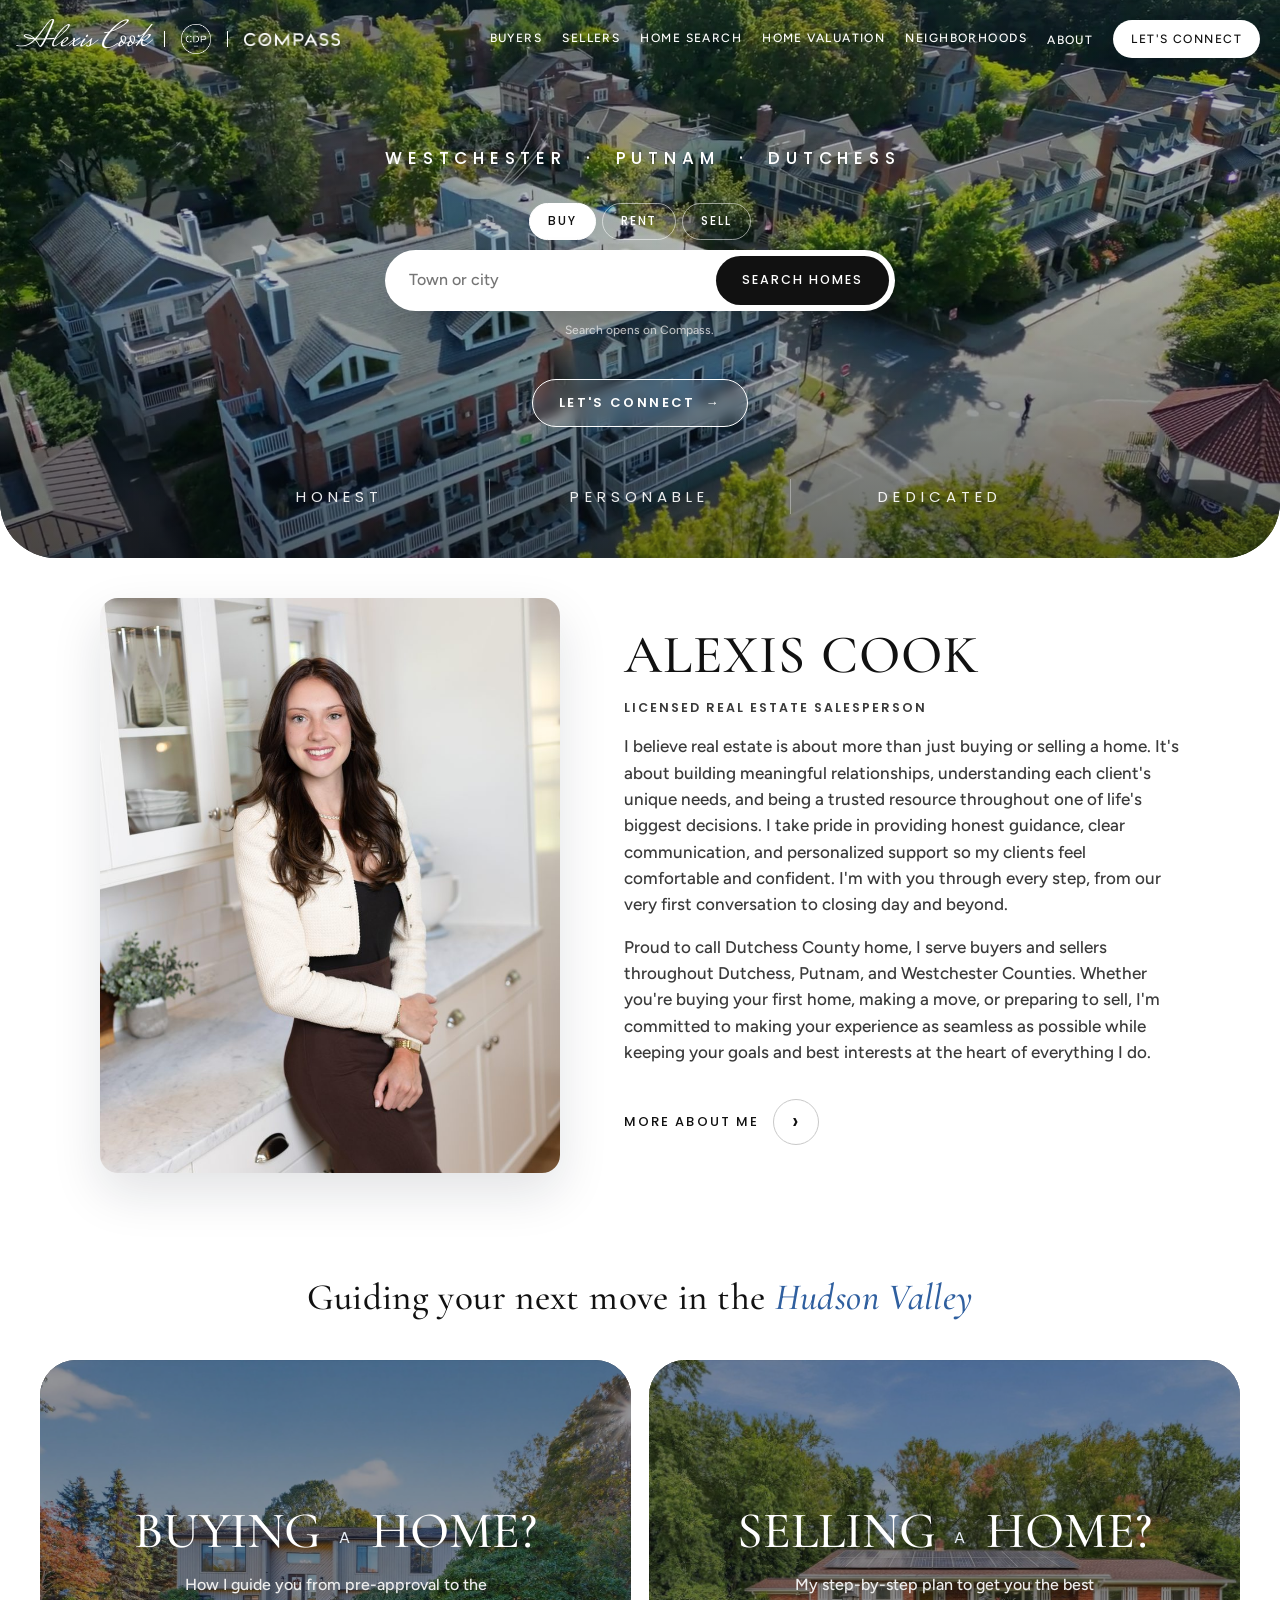
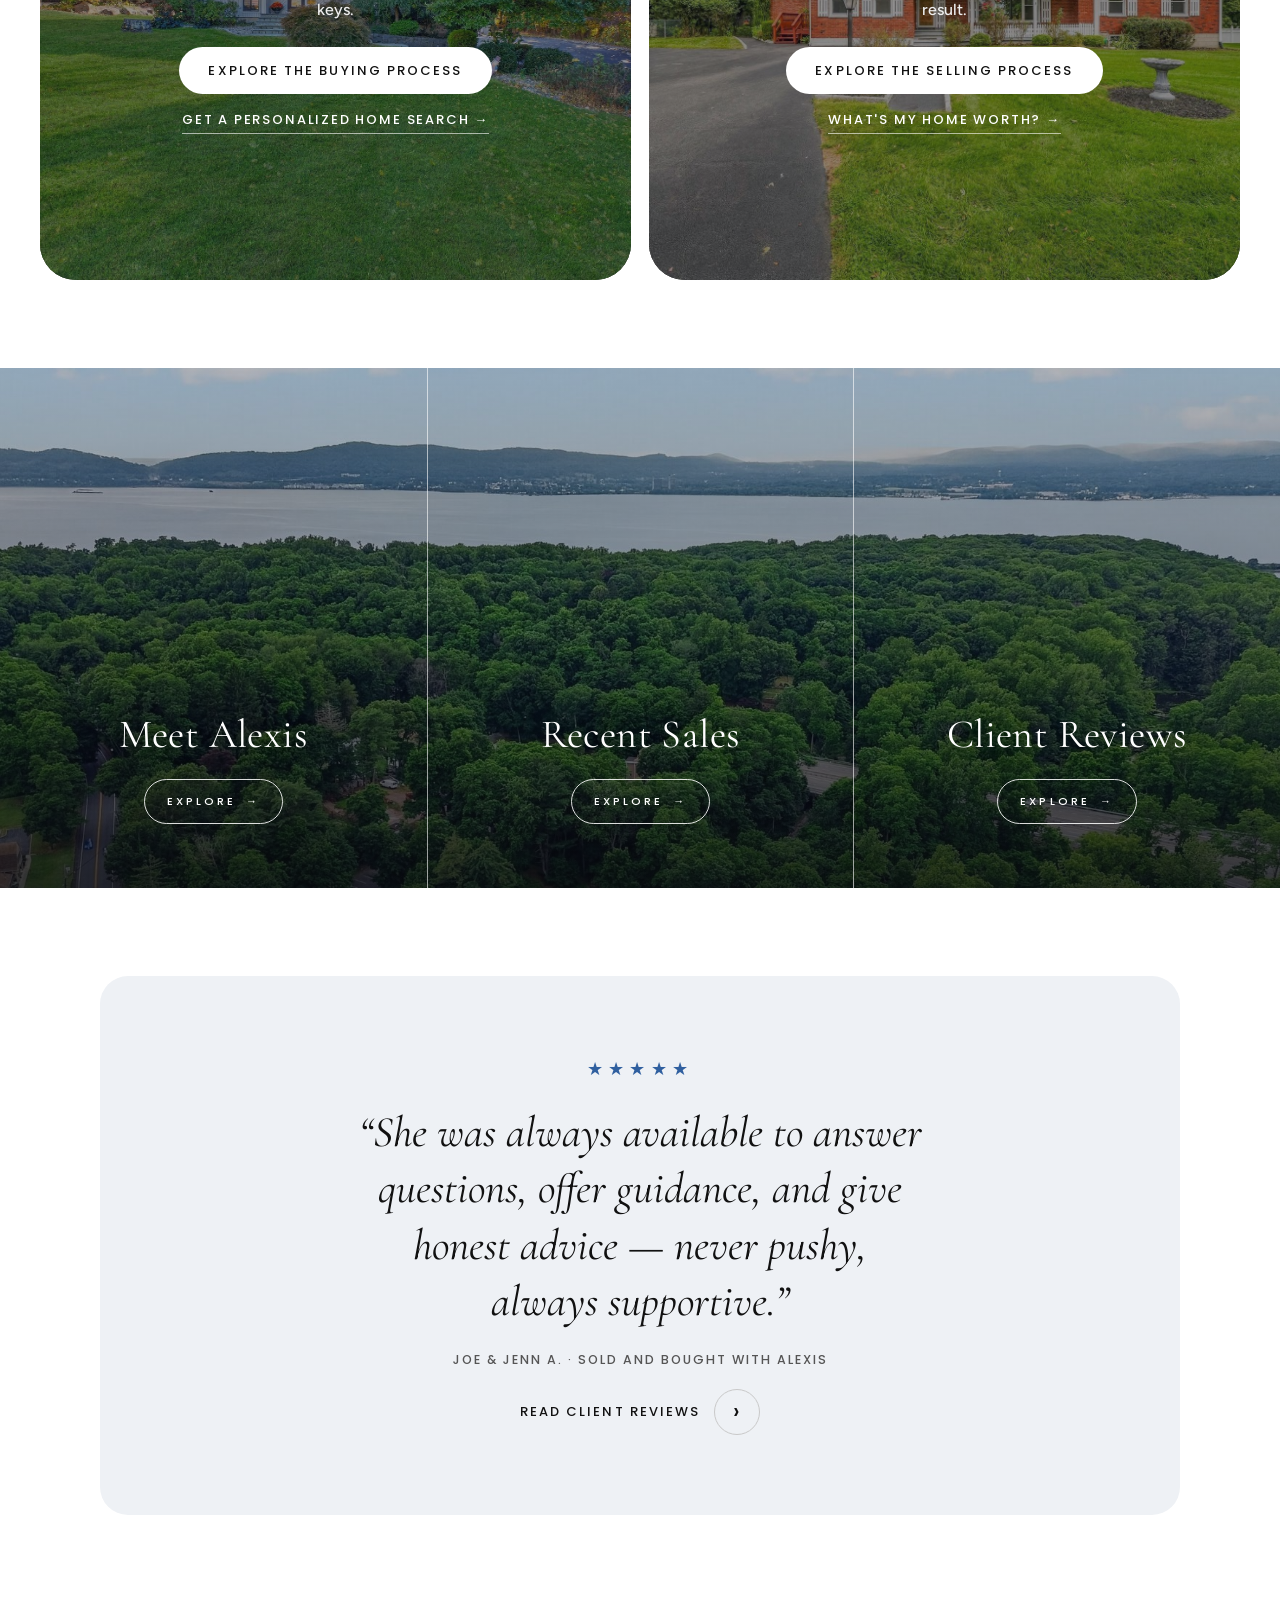
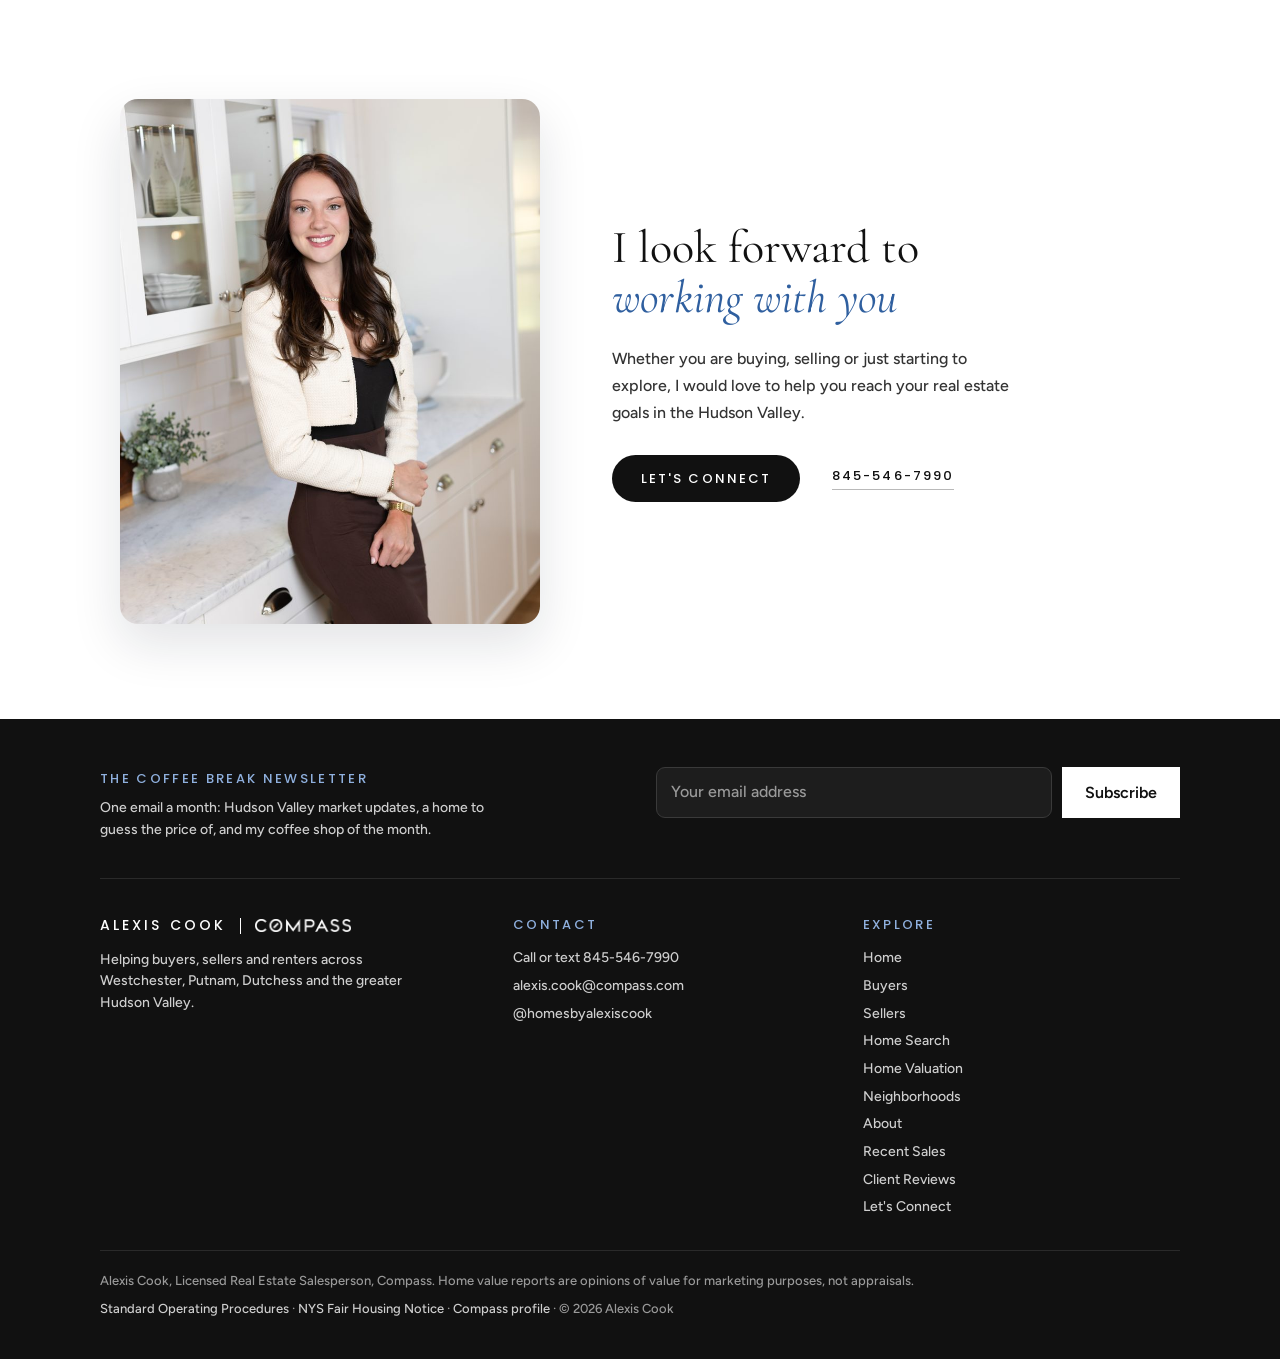
==== index.html @ 70a39787 "closing section changed" ====
<!doctype html>
<html lang="en">
<head>
<meta charset="utf-8">
<meta name="viewport" content="width=device-width, initial-scale=1">
<title>Alexis Cook Real Estate</title>
<meta name="description" content="Alexis Cook, licensed real estate salesperson at Compass, helping buyers and sellers in Westchester, Putnam and Dutchess counties.">
<meta property="og:type" content="website">
<meta property="og:site_name" content="Alexis Cook Real Estate | Compass">
<meta property="og:title" content="Alexis Cook Real Estate">
<meta property="og:description" content="Alexis Cook, licensed real estate salesperson at Compass, helping buyers and sellers in Westchester, Putnam and Dutchess counties.">
<meta property="og:image" content="https://alexis-cook.com/og-image.jpg">
<meta property="og:image:width" content="1200">
<meta property="og:image:height" content="630">
<meta name="twitter:card" content="summary_large_image">
<link rel="preconnect" href="https://fonts.googleapis.com">
<link rel="preconnect" href="https://fonts.gstatic.com" crossorigin>
<link href="https://fonts.googleapis.com/css2?family=Cormorant+Garamond:wght@500;600&family=Mrs+Saint+Delafield&family=Poppins:wght@300;400;500;600&family=Figtree:wght@400;500;600&display=swap" rel="stylesheet">
<link rel="icon" type="image/png" sizes="32x32" href="favicon-32.png">
<link rel="apple-touch-icon" href="apple-touch-icon.png">
<link rel="stylesheet" href="styles.css">
</head>
<body>
<header class="top over">
  <div class="wrap">
    <a class="brand sig-brand" href="index.html"><span class="sig">Alexis Cook</span><span class="div"></span><img class="cdp-logo dark" src="cdp-mark-black.png" alt="The Cathy Duff-Poritzky Team" width="428" height="428"><img class="cdp-logo light" src="cdp-mark-white.png" alt="" width="428" height="428"><span class="div cdp-div"></span><img class="co-logo dark" src="compass-logo.png" alt="Compass" width="791" height="108"><img class="co-logo light" src="compass-logo-white.png" alt="" width="791" height="108"></a>
    <button class="menu-toggle" type="button" aria-expanded="false" aria-controls="menu">Menu</button>
    <nav class="menu" id="menu" aria-label="Main"><a href="buyers.html">Buyers</a><a href="sellers.html">Sellers</a><a href="home-search.html">Home Search</a><a href="home-value.html">Home Valuation</a><a href="neighborhoods.html">Neighborhoods</a><div class="has-sub"><a href="about.html">About</a><div class="sub"><a href="about.html">Meet Alexis</a><a href="sales.html">Recent Sales</a><a href="reviews.html">Client Reviews</a></div></div><a href="contact.html" class="cta">Let's Connect</a></nav>
  </div>
</header>
<main>
<section class="hx hx-video">
  <video class="hx-img" autoplay muted loop playsinline preload="auto" poster="hero-poster.jpg" aria-hidden="true"><source src="hero-video-mobile.mp4" type="video/mp4" media="(max-width: 700px)"><source src="hero-video.mp4" type="video/mp4"></video>
  <div class="wrap hx-wrap"><div class="hx-text reveal">
    <h1 class="sr">Alexis Cook, Compass real estate in Westchester, Putnam and Dutchess</h1>
    <p class="hx-sub">Westchester &nbsp;·&nbsp; Putnam &nbsp;·&nbsp; Dutchess</p>
    <form class="csearch" action="https://www.compass.com/homes-for-sale/" target="_blank" novalidate>
      <div class="cs-tabs" role="radiogroup" aria-label="Search type"><label><input type="radio" name="cs-type" value="buy" checked><span>Buy</span></label><label><input type="radio" name="cs-type" value="rent"><span>Rent</span></label><label><input type="radio" name="cs-type" value="sell"><span>Sell</span></label></div>
      <div class="cs-wrap"><div class="cs-row"><label class="sr" for="cs-hero">Town, city or county</label><input id="cs-hero" class="cs-input" type="text" role="combobox" aria-autocomplete="list" aria-expanded="false" placeholder="Town or city" autocomplete="off"><button class="cs-go" type="submit">Search homes</button></div><div class="cs-list" role="listbox" hidden></div></div>
      <p class="cs-note">Search opens on Compass.</p>
    </form>
    <a class="hx-connect" href="contact.html">Let's connect <i aria-hidden="true">→</i></a>
  </div></div>
  <ul class="hx-words" aria-label="My values"><li>Honest</li><li>Personable</li><li>Dedicated</li></ul>
</section>
<section class="meet"><div class="wrap meet-grid">
  <div class="meet-photo reveal"><img src="alexis-meet.jpg" alt="Alexis Cook" width="800" height="1000" loading="lazy"></div>
  <div class="meet-text reveal">
    <h2 class="serif-xl">Alexis Cook</h2>
    <p class="kicker">Licensed Real Estate Salesperson</p>
    <p>I believe real estate is about more than just buying or selling a home. It's about building meaningful relationships, understanding each client's unique needs, and being a trusted resource throughout one of life's biggest decisions. I take pride in providing honest guidance, clear communication, and personalized support so my clients feel comfortable and confident. I'm with you through every step, from our very first conversation to closing day and beyond.</p>
    <p>Proud to call Dutchess County home, I serve buyers and sellers throughout Dutchess, Putnam, and Westchester Counties. Whether you're buying your first home, making a move, or preparing to sell, I'm committed to making your experience as seamless as possible while keeping your goals and best interests at the heart of everything I do.</p>
    <a class="circ-link" href="about.html"><span>More about me</span><i aria-hidden="true">›</i></a>
  </div>
</div></section>
<section class="moved-head"><div class="meet-head reveal"><p class="meet-intro">Guiding your next move in the <em>Hudson Valley</em></p></div></section>
<section class="split">
  <div class="panel reveal" style="--img:url('panel-buy.jpg')"><a class="p-cover" href="buyers.html" tabindex="-1" aria-hidden="true"></a><span class="p-inner"><span class="p-title">Buying <span class="mini">a</span> Home?</span><span class="p-desc">How I guide you from pre-approval to the keys.</span><a class="btn sq light" href="buyers.html">Explore the buying process</a><a class="p-sub open-collection" href="home-search.html">Get a personalized home search <span aria-hidden="true">→</span></a></span></div>
  <div class="panel reveal" style="--img:url('panel-sell.jpg')"><a class="p-cover" href="sellers.html" tabindex="-1" aria-hidden="true"></a><span class="p-inner"><span class="p-title">Selling <span class="mini">a</span> Home?</span><span class="p-desc">My step-by-step plan to get you the best result.</span><a class="btn sq light" href="sellers.html">Explore the selling process</a><a class="p-sub" href="home-value.html">What's my home worth? <span aria-hidden="true">→</span></a></span></div>
</section>
<section class="lx-links"><div class="lx-wrap"><a class="lx-l" href="about.html"><span class="lx-t">Meet Alexis</span><span class="lx-a">Explore<i aria-hidden="true">→</i></span></a><a class="lx-l" href="sales.html"><span class="lx-t">Recent Sales</span><span class="lx-a">Explore<i aria-hidden="true">→</i></span></a><a class="lx-l" href="reviews.html"><span class="lx-t">Client Reviews</span><span class="lx-a">Explore<i aria-hidden="true">→</i></span></a></div></section>
<section class="quote-band"><div class="wrap reveal">
  <div class="stars" aria-label="5 out of 5 stars">★★★★★</div>
  <blockquote>“She was always available to answer questions, offer guidance, and give honest advice — never pushy, always supportive.”</blockquote>
  <p class="q-cap">Joe &amp; Jenn A. · Sold and bought with Alexis</p>
  <a class="circ-link" href="reviews.html"><span>Read client reviews</span><i aria-hidden="true">›</i></a>
</div></section>
<section class="lx-close"><div class="lx-cp"><img src="alexis-meet.jpg" alt="Alexis Cook" width="800" height="1000" loading="lazy"></div><div class="lx-ct reveal"><h2 class="lx-h">I look forward to<br><em>working with you</em></h2><p>Whether you are buying, selling or just starting to explore, I would love to help you reach your real estate goals in the Hudson Valley.</p><div class="btns"><a class="btn sq dark" href="contact.html">Let's connect</a><a class="circ-link call-link" href="sms:+18455467990" aria-label="Text Alexis at 845-546-7990"><span>845-546-7990</span></a></div></div></section>
</main>
<footer>
  <div class="wrap">
    <div class="news">
      <div><h3>The Coffee Break newsletter</h3><p>One email a month: Hudson Valley market updates, a home to guess the price of, and my coffee shop of the month.</p></div>
      <form class="news-form" novalidate>
        <label class="sr" for="news-email">Email address</label>
        <input type="email" id="news-email" name="email" placeholder="Your email address" autocomplete="email" required>
        <button class="btn light" type="submit">Subscribe</button>
        <p class="news-msg" role="status"></p>
      </form>
    </div>
    <div class="cols">
      <div>
        <a class="brand" href="index.html"><span>Alexis Cook</span><span class="div"></span><img class="co-logo" src="compass-logo-white.png" alt="Compass" width="791" height="108"></a>
        <p style="margin:0;max-width:34ch">Helping buyers, sellers and renters across Westchester, Putnam, Dutchess and the greater Hudson Valley.</p>
      </div>
      <div><h3>Contact</h3><ul>
        <li>Call or text <a class="call-link" href="sms:+18455467990"><span>845-546-7990</span></a></li>
        <li><a href="mailto:alexis.cook@compass.com">alexis.cook@compass.com</a></li>
        <li><a href="https://www.instagram.com/homesbyalexiscook/" target="_blank" rel="noopener">@homesbyalexiscook</a></li>
      </ul></div>
      <div><h3>Explore</h3><ul><li><a href="index.html">Home</a></li><li><a href="buyers.html">Buyers</a></li><li><a href="sellers.html">Sellers</a></li><li><a href="home-search.html">Home Search</a></li><li><a href="home-value.html">Home Valuation</a></li><li><a href="neighborhoods.html">Neighborhoods</a></li><li><a href="about.html">About</a></li><li><a href="sales.html">Recent Sales</a></li><li><a href="reviews.html">Client Reviews</a></li><li><a href="contact.html">Let's Connect</a></li></ul></div>
    </div>
    <div class="legal">
      <div>Alexis Cook, Licensed Real Estate Salesperson, Compass. Home value reports are opinions of value for marketing purposes, not appraisals.</div>
      <div><a href="https://www.compass.com/ucfe-assets/consumer-footer/8/NY-StandardOperatingProcedures-2026-03.pdf" target="_blank" rel="noopener">Standard Operating Procedures</a> · <a href="https://dos.ny.gov/system/files/documents/2025/03/nys-housing-and-anti-discrimination-notice_02.2025.pdf" target="_blank" rel="noopener">NYS Fair Housing Notice</a> · <a href="https://www.compass.com/agents/alexis-cook/" target="_blank" rel="noopener">Compass profile</a> · &copy; <span class="yr">2026</span> Alexis Cook</div>
    </div>
  </div>
</footer>
<div class="cmodal" id="cmodal" hidden>
  <div class="cm-card" role="dialog" aria-modal="true" aria-labelledby="cm-title">
    <button class="cm-x" type="button" aria-label="Close">&times;</button>
    <div class="cm-ask">
      <p class="eyebrow">One quick question before your results</p>
      <h2 id="cm-title">Want a personalized collection?</h2>
      <p class="cm-sub cm-ask-sub">I'll curate a personalized collection of homes that match your criteria and send you new ones the moment they hit the market.</p>
      <div class="cm-actions"><button type="button" class="cm-yes">Yes</button><button type="button" class="cm-no cm-go">No, I'll browse myself</button></div>
      <p class="cm-note">Either way, your search results open on Compass next.</p>
    </div>
    <div class="cm-step" hidden>
      <p class="eyebrow">Your personalized collection</p>
      <h2>Tell me what you are looking for</h2>
      <p class="cm-sub">I will build you a private Compass Collection. New matches go straight to you, and you can favorite homes and request tours from your phone.</p>
      <form id="cmf" novalidate>
        <div class="row2"><div><label class="f" for="cm-name">Full name</label><input type="text" id="cm-name" name="name" autocomplete="name"></div><div><label class="f" for="cm-phone">Phone (optional)</label><input type="tel" id="cm-phone" name="phone" autocomplete="tel"></div></div>
        <label class="f" for="cm-email">Email</label><input type="email" id="cm-email" name="email" autocomplete="email">
        <div class="row2"><div><label class="f" for="cm-area">Towns you are interested in (optional)</label><input type="text" id="cm-area" name="area" placeholder="e.g. Beacon, Fishkill, Cold Spring"></div><div><label class="f" for="cm-price">Price range (optional)</label><select id="cm-price" name="price"><option value="">Choose one</option><option>Under $300K</option><option>$300K to $500K</option><option>$500K to $750K</option><option>$750K to $1M</option><option>$1M to $1.5M</option><option>$1.5M+</option><option>Rent: under $2,500/mo</option><option>Rent: $2,500 to $4,000/mo</option><option>Rent: $4,000+/mo</option></select></div></div>
        <div class="row2"><div><label class="f" for="cm-beds">Bedrooms (optional)</label><select id="cm-beds" name="beds"><option value="">Any</option><option>1+</option><option>2+</option><option>3+</option><option>4+</option><option>5+</option></select></div><div><label class="f" for="cm-baths">Bathrooms (optional)</label><select id="cm-baths" name="baths"><option value="">Any</option><option>1+</option><option>2+</option><option>3+</option></select></div></div>
        <label class="f" for="cm-notes">Must-haves (optional)</label><textarea id="cm-notes" name="notes" placeholder="Garage, big yard, close to Metro-North..."></textarea>
        <label class="consent"><input type="checkbox" id="cm-consent" name="consent" value="Yes"><span>I agree that Alexis Cook of Compass may contact me by email, phone or text about homes for sale or rent. Message and data rates may apply. I can opt out at any time.</span></label>
        <p class="err" id="cm-err" role="alert"></p>
        <div class="cm-actions"><button type="submit" class="btn sq dark" id="cm-send">Set up my collection</button><button type="button" class="cm-skip cm-go">No thanks, just browsing</button></div>
      </form>
    </div>
    <div class="cm-done" hidden>
      <div class="cm-check" aria-hidden="true">✓</div>
      <p class="eyebrow">Thank you</p>
      <h2>Your collection is on its way!</h2>
      <p class="cm-sub">I will send you your personal Compass Collection shortly. Keep an eye on your inbox. In the meantime, you can start browsing on Compass.</p>
      <button type="button" class="btn sq dark cm-browse cm-go">Continue to Compass <span aria-hidden="true">→</span></button>
    </div>
  </div>
</div>
<script>
/* Collection sign-up after a home search: paste the collection Google Form's formResponse URL and entry IDs */
/* TEST FEATURE: bring visitors back from Compass after this many seconds (0 = off) */
var REDIRECT_BACK_SECONDS=0;
window.alexisOpenCompass=function(u){var w=null;try{w=window.open(u,'_blank')}catch(er){}if(!w)return;
if(REDIRECT_BACK_SECONDS>0){setTimeout(function(){try{var back=location.href.split('#')[0].split('?')[0]+'?back=1';w.location.href=back}catch(er){}},REDIRECT_BACK_SECONDS*1000)}};
var COLLECTION_FORM={"action":"https://docs.google.com/forms/d/e/1FAIpQLSfFb0w88-A323gLJ5zoATSFI6s1lYARR0IrbXmosw9a89P1Dw/formResponse","fields":{"name":"entry.246317065","phone":"entry.270979491","email":"entry.364528451","area":"entry.91825032","price":"entry.943326183","beds":"entry.1373302693","baths":"entry.874305298","notes":"entry.414756791","type":"entry.1419887097","consent":"entry.159739150"}};
(function(){var m=document.getElementById('cmodal');if(!m||!document.querySelector('.csearch'))return;var f=document.getElementById('cmf'),err=document.getElementById('cm-err'),url='',rent=false,last=null;
function close(){m.hidden=true;document.body.style.overflow='';if(last)last.focus()}
var shown=false,searched='';window.alexisCollect=function(u,r){url=u;rent=r;if(shown)return false;var si=[].slice.call(document.querySelectorAll('.cs-input')).filter(function(i){return i.value.trim()})[0];searched=si?si.value.trim():'';f.elements.area.value='';open_();return true};
document.querySelectorAll('.open-collection').forEach(function(l){l.addEventListener('click',function(e){e.preventDefault();url='https://www.compass.com/homes-for-sale/new-york/?agent_id=68668dd5f72f300001ff11c6';rent=false;searched='';f.elements.area.value='';open_(true)})});
function open_(direct){shown=true;m.querySelector('.cm-ask-sub').textContent=rent?"I'll curate a personalized collection of rentals that match your criteria and send you new ones the moment they hit the market.":"I'll curate a personalized collection of homes that match your criteria and send you new ones the moment they hit the market.";last=document.activeElement;m.querySelector('.cm-ask').hidden=!!direct;m.querySelector('.cm-step').hidden=!direct;m.querySelector('.cm-done').hidden=true;err.textContent='';
m.hidden=false;document.body.style.overflow='hidden';setTimeout(function(){(direct?f.elements.name:m.querySelector('.cm-yes')).focus()},50)}
m.querySelector('.cm-yes').addEventListener('click',function(){m.querySelector('.cm-ask').hidden=true;m.querySelector('.cm-step').hidden=false;f.elements.name.focus()});
try{if(/[?&]back=1/.test(location.search)){var done=false;try{done=localStorage.getItem('ac_collect_done')==='1'}catch(er){}if(!done){url='https://www.compass.com/homes-for-sale/new-york/?agent_id=68668dd5f72f300001ff11c6';setTimeout(function(){open_();var t=document.getElementById('cm-title');if(t)t.textContent='Still looking? Let me send you new listings.'},600)}}}catch(er){}
m.querySelectorAll('.cm-go').forEach(function(b){b.addEventListener('click',function(){close();window.alexisOpenCompass(url)})});
m.querySelector('.cm-x').addEventListener('click',close);m.addEventListener('click',function(e){if(e.target===m)close()});document.addEventListener('keydown',function(e){if(e.key==='Escape'&&!m.hidden)close()});
function v(n){var e=f.elements[n];if(!e)return '';if(n==='area'&&!(e.value||'').trim()&&searched)return 'Searched: '+searched;if(e.type==='checkbox')return e.checked?e.value:'';return (e.value||'').trim()}
f.addEventListener('submit',function(e){e.preventDefault();err.textContent='';
if(!v('name'))return err.textContent='Please enter your name.';
if(!/^[^\s@]+@[^\s@]+\.[^\s@]+$/.test(v('email')))return err.textContent='Please enter a valid email address.';
if(!v('consent'))return err.textContent='Please check the box so I can send you listings.';
var btn=document.getElementById('cm-send');btn.disabled=true;btn.textContent='Sending...';var fd=new FormData(),F=COLLECTION_FORM.fields;
Object.keys(F).forEach(function(k){if(!F[k])return;fd.append(F[k],k==='type'?(rent?'Rent':'Buy'):v(k))});
(COLLECTION_FORM.action?fetch(COLLECTION_FORM.action,{method:'POST',mode:'no-cors',body:fd}):Promise.resolve()).then(function(){try{localStorage.setItem('ac_collect_done','1')}catch(er){}m.querySelector('.cm-step').hidden=true;m.querySelector('.cm-done').hidden=false;btn.disabled=false;btn.textContent='Set up my collection';f.reset()},function(){btn.disabled=false;btn.textContent='Set up my collection';err.textContent="That didn't go through. Check your connection and try again, or call or text 845-546-7990."})});
})();
</script>
<script>
/* phone number: opens Messages on phones and Macs; on other computers copies the number */
(function(){document.querySelectorAll('.call-link').forEach(function(a){a.addEventListener('click',function(e){if(matchMedia('(pointer:coarse)').matches||/Mac|iPhone|iPad/.test(navigator.platform))return;e.preventDefault();var n='845-546-7990',sp=a.querySelector('span');function done(){sp.textContent='Number copied';setTimeout(function(){sp.textContent=n},1800)}if(navigator.clipboard)navigator.clipboard.writeText(n).then(done,function(){sp.textContent=n});else done()})})})();
/* always open each page at the top */
(function(){if(location.hash)return;try{history.scrollRestoration='manual'}catch(e){}function t(){window.scrollTo({top:0,left:0,behavior:'instant'});document.documentElement.scrollTop=0;document.body.scrollTop=0}t();document.addEventListener('DOMContentLoaded',t);addEventListener('load',function(){t();setTimeout(t,60)});addEventListener('pageshow',t)})();
(function(){var b=document.querySelector('.menu-toggle'),m=document.getElementById('menu');b.addEventListener('click',function(){var o=m.classList.toggle('open');b.setAttribute('aria-expanded',o)});
var hd=document.querySelector('.top.over');if(hd){var f=function(){hd.classList.toggle('solid',scrollY>40)};f();addEventListener('scroll',f,{passive:true})}
document.querySelectorAll('.yr').forEach(function(e){e.textContent=new Date().getFullYear()});})();
/* town picker grouped by county */
(function(){var G={"Westchester": ["Westchester County", "Yorktown Heights", "Cortlandt Manor", "Peekskill", "Croton-on-Hudson", "Mohegan Lake", "Ossining", "Tarrytown", "Sleepy Hollow", "Briarcliff Manor", "Pleasantville", "Chappaqua", "Mount Kisco", "Bedford", "Katonah", "Somers", "North Salem", "White Plains", "Scarsdale", "Rye", "Harrison", "Mamaroneck", "Larchmont", "New Rochelle", "Bronxville", "Eastchester", "Irvington", "Dobbs Ferry", "Hastings-on-Hudson"], "Putnam": ["Putnam County", "Mahopac", "Carmel", "Brewster", "Cold Spring", "Garrison", "Putnam Valley", "Patterson", "Kent"], "Dutchess": ["Dutchess County", "Hopewell Junction", "Fishkill", "Beacon", "Poughkeepsie", "Wappingers Falls", "Pleasant Valley", "Hyde Park", "Rhinebeck", "Red Hook", "Millbrook", "LaGrangeville", "Pawling", "Dover Plains", "Amenia", "Pine Plains"]};document.querySelectorAll('.csearch').forEach(function(f){var inp=f.querySelector('.cs-input'),list=f.querySelector('.cs-list');function draw(){if(f.querySelector('input[value=sell]').checked){list.hidden=true;return}var q=inp.value.trim().toLowerCase(),h='';Object.keys(G).forEach(function(c){var m=G[c].filter(function(t){return !q||t.toLowerCase().indexOf(q)>-1});if(m.length){h+='<div class="cs-g"><div class="cs-gh">'+c+'</div>'+m.map(function(t){return '<button type="button" role="option" class="cs-opt">'+t+'</button>'}).join('')+'</div>'}});list.innerHTML=h;list.hidden=!h;inp.setAttribute('aria-expanded',!!h)}inp.addEventListener('focus',draw);inp.addEventListener('input',draw);list.addEventListener('mousedown',function(e){var b=e.target.closest('.cs-opt');if(!b)return;e.preventDefault();inp.value=b.textContent;list.hidden=true;inp.setAttribute('aria-expanded','false')});inp.addEventListener('blur',function(){setTimeout(function(){list.hidden=true;inp.setAttribute('aria-expanded','false')},120)});inp.addEventListener('keydown',function(e){if(e.key==='Escape'){list.hidden=true}if(e.key==='ArrowDown'){var o=list.querySelector('.cs-opt');if(o){e.preventDefault();o.focus()}}});list.addEventListener('keydown',function(e){var os=[].slice.call(list.querySelectorAll('.cs-opt')),i=os.indexOf(document.activeElement);if(e.key==='ArrowDown'&&i<os.length-1){e.preventDefault();os[i+1].focus()}if(e.key==='ArrowUp'){e.preventDefault();(i>0?os[i-1]:inp).focus()}if(e.key==='Enter'&&i>-1){e.preventDefault();inp.value=os[i].textContent;list.hidden=true;inp.focus()}});})})();
/* Buy / Rent / Sell mode */
(function(){document.querySelectorAll('.csearch').forEach(function(f){var inp=f.querySelector('.cs-input'),go=f.querySelector('.cs-go'),note=f.querySelector('.cs-note');f.querySelectorAll('input[name=cs-type]').forEach(function(r){r.addEventListener('change',function(){var sell=r.value==='sell'&&r.checked;f.classList.toggle('is-sell',sell);inp.placeholder=sell?"What's your home address?":'Town or city';inp.setAttribute('autocomplete',sell?'street-address':'off');go.textContent=sell?'Get my home value':'Search homes';if(note)note.textContent=sell?'Free, personal home value report from Alexis.':'Search opens on Compass.';inp.value='';var l=f.querySelector('.cs-list');if(l)l.hidden=true;inp.focus()})})})})();
/* Compass home search */
(function(){document.querySelectorAll('.csearch').forEach(function(f){f.addEventListener('submit',function(e){e.preventDefault();if(f.querySelector('input[value=sell]').checked){var ad=f.querySelector('.cs-input').value.trim();location.href='home-value.html'+(ad?'?address='+encodeURIComponent(ad):'');return}var q=f.querySelector('.cs-input').value.trim().toLowerCase().replace(/,?\s*(ny|new york)$/,'').replace(/[^a-z0-9]+/g,'-').replace(/^-|-$/g,'');var rent=f.querySelector('input[value=rent]').checked;var base='https://www.compass.com/'+(rent?'for-rent/':'homes-for-sale/');var url=(q?base+q+'-ny/':base+'new-york/')+'?agent_id=68668dd5f72f300001ff11c6';if(window.alexisCollect&&window.alexisCollect(url,rent))return;if(window.alexisOpenCompass)window.alexisOpenCompass(url);else try{window.open(url,'_blank','noopener')}catch(er){}})})})();
/* Newsletter sign-up: paste the newsletter Google Form's formResponse URL and email entry ID */
var NEWSLETTER_FORM={action:"https://docs.google.com/forms/d/e/1FAIpQLSd9pEn5VO9FP5l-oSFQ3yQuff3pQ4GppbQ3dDFXpqBW5xkaDg/formResponse",emailField:"entry.209582243"};
(function(){var f=document.querySelector('.news-form');if(!f)return;var m=f.querySelector('.news-msg');
f.addEventListener('submit',function(e){e.preventDefault();var v=f.email.value.trim();
if(!/^[^\s@]+@[^\s@]+\.[^\s@]+$/.test(v)){m.textContent='Please enter a valid email address.';return}
var fd=new FormData();if(NEWSLETTER_FORM.emailField)fd.append(NEWSLETTER_FORM.emailField,v);
(NEWSLETTER_FORM.action?fetch(NEWSLETTER_FORM.action,{method:'POST',mode:'no-cors',body:fd}):Promise.resolve()).then(function(){f.reset();m.textContent="You're on the list. Your first issue arrives next month."},function(){m.textContent="That didn't go through. Please try again."});});})();
</script>
<script>
</script>
<script>
(function(){if(!('IntersectionObserver' in window)||matchMedia('(prefers-reduced-motion: reduce)').matches)return;
document.documentElement.classList.add('js-reveal');var io=new IntersectionObserver(function(es){es.forEach(function(e){if(e.isIntersecting){e.target.classList.add('in');io.unobserve(e.target)}})},{threshold:.12});
document.querySelectorAll('.reveal').forEach(function(el){var r=el.getBoundingClientRect();if(r.top<innerHeight)el.classList.add('in');io.observe(el)});})();
</script>
</body>
</html>
---- styles.css ----
/* Alexis Cook, Compass: shared site styles. Black, white and soft gray; Poppins for display, Figtree for text */
:root{
  --ink:#111111; --ink-2:#3a3a3a; --muted:#6e6e6e; --line:#e3e3e3; --paper:#ffffff; --wash:#f5f5f5;
  --accent:#111111; --accent-ink:#ffffff; --accent-soft:#eeeeee; --on-dark:#d4d4d4; --error:#b3261e;
  --display:"Poppins","Helvetica Neue",Arial,sans-serif;
  --body:"Figtree","Helvetica Neue",Arial,sans-serif;
}
*{box-sizing:border-box}
html{-webkit-text-size-adjust:100%;scroll-behavior:smooth}
body{margin:0;background:var(--paper);color:var(--ink);font-family:var(--body);font-size:17px;line-height:1.55}
img{max-width:100%;display:block}
a{color:var(--accent)}
[hidden]{display:none!important}
.wrap{max-width:1120px;margin:0 auto;padding-left:max(20px,env(safe-area-inset-left));padding-right:max(20px,env(safe-area-inset-right))}
.eyebrow{font-family:var(--display);font-size:13px;letter-spacing:.18em;text-transform:uppercase;color:var(--accent);font-weight:500;margin:0 0 14px}
h1,h2,h3{text-wrap:balance}
h1{font-family:var(--display);font-weight:300;font-size:clamp(38px,5.4vw,60px);line-height:1.06;letter-spacing:-.01em;margin:0 0 20px}
h1 strong{font-weight:600}
h2.sec{font-family:var(--display);font-weight:400;font-size:clamp(28px,3.4vw,38px);line-height:1.15;margin:0 0 12px}
.lede{font-size:19px;color:var(--ink-2);max-width:40ch;margin:0 0 28px}
.sub{color:var(--ink-2);max-width:60ch;margin:0 0 36px}
.btn{display:inline-block;font:600 16px/1 var(--body);border-radius:10px;padding:15px 22px;cursor:pointer;border:1px solid transparent;text-decoration:none}
.btn.primary{background:var(--accent);color:var(--accent-ink)}
.btn.primary:hover{filter:brightness(1.08)}
.btn.ghost{background:none;color:var(--ink);border-color:#cccccc}
.btn:focus-visible{outline:2px solid var(--ink);outline-offset:2px}
.btn[disabled]{opacity:.6;cursor:wait}
.btns{display:flex;flex-wrap:wrap;gap:12px}
.more{font-weight:600;text-decoration:none}
.more:hover{text-decoration:underline}

/* header */
.top{border-bottom:1px solid var(--line);background:var(--paper)}
.top .wrap{display:flex;align-items:center;gap:20px;padding-block:18px;flex-wrap:wrap}
.brand{font-family:var(--display);font-weight:500;letter-spacing:.22em;font-size:14px;text-transform:uppercase;display:flex;align-items:center;gap:14px;color:var(--ink);text-decoration:none}
.brand .div{width:1px;height:16px;background:var(--ink)}
.brand .co{font-weight:300}
.menu{display:flex;gap:20px;font-size:14.5px;align-items:center;margin-left:auto;flex-wrap:wrap}
.menu a{color:var(--ink-2);text-decoration:none;padding-block:4px;border-bottom:2px solid transparent}
.menu a:hover{color:var(--accent)}
.menu a[aria-current="page"]{color:var(--ink);border-bottom-color:var(--accent)}
.menu a.hv{color:var(--accent);font-weight:600}
.menu-toggle{display:none;margin-left:auto;background:none;border:1px solid var(--line);border-radius:8px;padding:8px 12px;font:600 14px var(--body);color:var(--ink);cursor:pointer}

/* page hero (inner pages) */
.page-hero{background:var(--wash);padding-block:56px 48px}
.page-hero h1{font-size:clamp(34px,4.6vw,52px);margin-bottom:12px}
.page-hero .lede{margin-bottom:0}
section.band{padding-block:72px}
section.band.wash{background:var(--wash)}

/* home hero */
.home-hero{background:var(--wash)}
.home-hero .wrap{display:grid;grid-template-columns:1.1fr .9fr;gap:56px;align-items:center;padding-block:64px}
.home-hero .portrait{aspect-ratio:4/5;border-radius:14px;overflow:hidden;max-width:440px;justify-self:end;width:100%}
.home-hero .portrait img{width:100%;height:100%;object-fit:cover}
.counties{display:flex;flex-wrap:wrap;gap:8px;margin:0 0 30px;padding:0;list-style:none}
.counties li{border:1px solid var(--line);background:var(--paper);border-radius:99px;padding:6px 14px;font-size:14px;color:var(--ink-2)}

/* value callout */
.callout{background:var(--wash);color:var(--ink);border:1px solid var(--line);border-radius:16px;padding:44px;display:grid;grid-template-columns:1fr auto;gap:28px;align-items:center}
.callout h2{font-family:var(--display);font-weight:400;font-size:clamp(26px,3vw,34px);margin:0 0 8px;line-height:1.2}
.callout p{margin:0;color:var(--ink-2)}
.callout .btn.primary{background:var(--ink);color:#fff}

/* sales */
.sales{list-style:none;margin:0;padding:0;display:grid;grid-template-columns:repeat(3,1fr);border-top:1px solid var(--line)}
.sales li{display:flex;flex-direction:column;gap:2px;padding:24px 24px 26px 0;border-bottom:1px solid var(--line)}
.sales .tag{font-family:var(--display);font-size:12px;letter-spacing:.16em;text-transform:uppercase;color:var(--accent);font-weight:500;margin-bottom:8px}
.sales .price{font-family:var(--display);font-weight:300;font-size:32px;line-height:1.1;font-variant-numeric:tabular-nums;margin-bottom:6px}
.sales .addr{font-weight:600}
.sales .town{color:var(--ink-2)}
.sales .specs{color:var(--muted);font-size:15px;margin-top:6px}
.stats{display:grid;grid-template-columns:repeat(3,1fr);gap:24px;margin:0 0 48px;padding:0;list-style:none}
.stats li{border-left:2px solid var(--accent);padding-left:16px}
.stats b{display:block;font-family:var(--display);font-weight:300;font-size:34px;line-height:1.1;font-variant-numeric:tabular-nums}
.stats span{color:var(--muted);font-size:15px}

/* reviews */
.reviews{background:var(--ink);color:#fff}
.reviews .eyebrow{color:var(--on-dark)}
.quotes{display:grid;grid-template-columns:1fr 1fr;gap:48px;margin-top:28px}
.quotes figure{margin:0;display:flex;flex-direction:column;gap:14px}
.stars{color:var(--on-dark);letter-spacing:4px;font-size:16px}
.quotes blockquote{margin:0;font-family:var(--display);font-weight:300;font-size:21px;line-height:1.5}
.quotes figcaption{font-size:14px;letter-spacing:.08em;text-transform:uppercase;color:#bdbdbd}
.quotes.light figure{border-top:1px solid var(--line);padding-top:28px}
.quotes.light .stars{color:var(--accent)}
.quotes.light figcaption{color:var(--muted)}

/* about */
.about-grid{display:grid;grid-template-columns:380px 1fr;gap:56px;align-items:start}
.photo{aspect-ratio:4/5;border-radius:14px;overflow:hidden;max-width:100%}
.photo img{width:100%;height:100%;object-fit:cover}
.prose p{color:var(--ink-2);max-width:62ch;margin:0 0 16px}
.prose h2{font-family:var(--display);font-weight:500;font-size:22px;margin:36px 0 10px}
.specialties{display:flex;flex-wrap:wrap;gap:8px;margin:0;padding:0;list-style:none}
.specialties li{background:var(--accent-soft);color:var(--accent);border-radius:99px;padding:6px 14px;font-size:14px;font-weight:600}
.contact{display:grid;gap:8px;margin:0;padding:0;list-style:none}
.contact li{font-variant-numeric:tabular-nums}
.contact b{display:inline-block;min-width:112px;font-weight:600;color:var(--ink)}

/* home value questionnaire */
.hv-grid{display:grid;grid-template-columns:.9fr 1.1fr;gap:56px;align-items:start;padding-block:56px 72px}
.promise{display:grid;gap:12px;padding:0;margin:28px 0 0;list-style:none}
.promise li{display:flex;gap:12px;align-items:baseline;color:var(--ink-2)}
.promise li::before{content:"";flex:none;width:8px;height:8px;border-radius:50%;background:var(--accent);transform:translateY(-2px)}
.card{background:var(--paper);border:1px solid var(--line);border-radius:14px;box-shadow:0 18px 50px -24px rgba(0,0,0,.28);padding:30px 28px 26px;min-width:0}
.progress{display:flex;justify-content:space-between;align-items:center;font-size:13px;color:var(--muted);margin-bottom:10px;font-variant-numeric:tabular-nums}
.bar{height:4px;background:var(--line);border-radius:99px;overflow:hidden;margin-bottom:26px}
.bar span{display:block;height:100%;background:var(--accent);width:16%;transition:width .35s ease}
.step{border:0;padding:0;margin:0}
.step h2{font-family:var(--display);font-weight:500;font-size:23px;line-height:1.25;margin:0 0 6px}
.step .hint{color:var(--muted);font-size:15px;margin:0 0 20px}
label.f{display:block;font-size:14px;font-weight:600;color:var(--ink-2);margin:14px 0 6px}
input[type=text],input[type=email],input[type=tel],select,textarea{width:100%;font:inherit;font-size:16px;color:var(--ink);background:var(--paper);border:1px solid #cccccc;border-radius:9px;padding:12px 14px}
textarea{min-height:84px;resize:vertical}
input:focus,select:focus,textarea:focus{outline:2px solid var(--accent);outline-offset:1px;border-color:var(--accent)}
.row2{display:grid;grid-template-columns:1.4fr 1fr;gap:12px}
.row3{display:grid;grid-template-columns:repeat(3,1fr);gap:12px}
.opts{display:grid;grid-template-columns:1fr 1fr;gap:10px}
.opts.one{grid-template-columns:1fr}
.opt{position:relative}
.opt input{position:absolute;opacity:0;inset:0;cursor:pointer}
.opt span{display:block;border:1px solid #cccccc;border-radius:10px;padding:14px 16px;font-weight:500;cursor:pointer;transition:border-color .15s,background .15s}
.opt span small{display:block;font-weight:400;color:var(--muted);font-size:14px;margin-top:2px}
.opt input:checked + span{border-color:var(--accent);background:var(--accent-soft);box-shadow:inset 0 0 0 1px var(--accent)}
.opt input:focus-visible + span{outline:2px solid var(--accent);outline-offset:2px}
.consent{display:flex;gap:10px;align-items:flex-start;font-size:13.5px;color:var(--muted);margin-top:16px;line-height:1.45}
.consent input{margin-top:3px;flex:none;width:18px;height:18px;accent-color:var(--accent)}
.err{color:var(--error);font-size:14px;margin:12px 0 0;min-height:1em}
.nav{display:flex;justify-content:space-between;align-items:center;gap:12px;margin-top:24px}
.nav .primary{margin-left:auto}
.done h2{font-family:var(--display);font-weight:500;font-size:26px;margin:0 0 10px}
.done p{color:var(--ink-2);margin:0 0 12px}

/* nav button, steps, contact, newsletter */
.menu a.cta{background:var(--ink);color:#fff;border-radius:8px;padding:8px 14px;border-bottom:0}
.menu a.cta:hover{color:#fff;opacity:.88}
.menu a.hv{color:var(--ink)}
.steps{list-style:none;margin:0;padding:0;counter-reset:s;display:grid;gap:0;border-top:1px solid var(--line);max-width:860px}
.steps li{counter-increment:s;display:grid;grid-template-columns:72px 1fr;column-gap:16px;padding:26px 0;border-bottom:1px solid var(--line)}
.steps li::before{content:counter(s,decimal-leading-zero);font-family:var(--display);font-weight:300;font-size:30px;line-height:1;color:var(--muted);grid-row:1 / span 2}
.steps h3{font-family:var(--display);font-weight:500;font-size:20px;margin:0 0 6px}
.steps p{margin:0;color:var(--ink-2);max-width:62ch}
.contact-grid{display:grid;grid-template-columns:1.2fr .8fr;gap:56px;align-items:start}
.sr{position:absolute;width:1px;height:1px;overflow:hidden;clip:rect(0 0 0 0);white-space:nowrap}
.btn.light{background:#fff;color:var(--ink)}
footer .news{display:grid;grid-template-columns:1fr 1fr;gap:32px;align-items:center;padding-bottom:36px;margin-bottom:36px;border-bottom:1px solid #2a2a2a}
footer .news h3{margin-bottom:8px}
footer .news p{margin:0;max-width:46ch}
.news-form{display:flex;flex-wrap:wrap;gap:10px}
.news-form input{flex:1 1 220px;background:#1d1d1d;border-color:#3a3a3a;color:#fff}
.news-form input::placeholder{color:#9a9a9a}
.news-msg{flex-basis:100%;margin:0;font-size:14px;color:#e0e0e0;min-height:1em}
@media (max-width:900px){.contact-grid,footer .news{grid-template-columns:1fr;gap:28px}}
@media (max-width:480px){.steps li{grid-template-columns:48px 1fr}.steps li::before{font-size:24px}}

/* footer */
footer{background:var(--ink);color:#cfcfcf;padding-block:48px 40px;font-size:14px}
footer .cols{display:grid;grid-template-columns:1.2fr 1fr 1fr;gap:32px;margin-bottom:32px}
footer h3{font-family:var(--display);font-weight:500;font-size:13px;letter-spacing:.18em;text-transform:uppercase;color:#fff;margin:0 0 12px}
footer ul{list-style:none;margin:0;padding:0;display:grid;gap:6px}
footer a{color:#cfcfcf;text-decoration:none}
footer a:hover{color:#fff;text-decoration:underline}
footer .brand{color:#fff;margin-bottom:12px}
footer .brand .div{background:#fff}
footer .legal{border-top:1px solid #2a2a2a;padding-top:20px;font-size:13px;color:#9a9a9a;display:grid;gap:8px}

@media (max-width:1060px){
  .menu-toggle{display:block}
  .menu{display:none;width:100%;flex-direction:column;gap:4px;margin-left:0;padding-top:8px}
  .menu.open{display:flex}
  .menu a{padding-block:10px;border-bottom:1px solid var(--line)}
  .menu a.cta{align-self:flex-start;margin-top:8px}
}
@media (max-width:900px){
  .home-hero .wrap,.hv-grid,.about-grid{grid-template-columns:1fr;gap:36px}
  .home-hero .portrait{justify-self:start;max-width:360px}
  .about-grid .photo{max-width:360px}
  .sales{grid-template-columns:1fr 1fr}
  .quotes{grid-template-columns:1fr;gap:36px}
  .callout{grid-template-columns:1fr;padding:32px 26px}
  footer .cols{grid-template-columns:1fr 1fr}
  .menu-toggle{display:block}
  .menu{display:none;width:100%;flex-direction:column;gap:4px;margin-left:0;padding-top:8px}
  .menu.open{display:flex}
  .menu a{padding-block:10px;border-bottom:1px solid var(--line)}
  .menu a[aria-current="page"]{border-bottom-color:var(--line);color:var(--accent)}
}
@media (max-width:480px){
  .card{padding:24px 18px 20px}
  .opts,.sales,.stats{grid-template-columns:1fr}
  .row2{grid-template-columns:1fr}
  .row3{grid-template-columns:1fr 1fr}
  .row3 > div:last-child{grid-column:1 / -1}
  .quotes blockquote{font-size:19px}
  footer .cols{grid-template-columns:1fr}
}
@media (prefers-reduced-motion:reduce){*{transition:none!important;scroll-behavior:auto!important}}

/* home: intro + page tiles */
.home-intro{background:var(--wash);border-bottom:1px solid var(--line)}
.home-intro .wrap{display:grid;grid-template-columns:auto 1fr;gap:40px;align-items:center;padding-block:48px}
.hi-photo{width:180px;aspect-ratio:4/5;border-radius:12px;overflow:hidden}
.hi-photo img{width:100%;height:100%;object-fit:cover;object-position:center 20%}
.home-intro h1{font-size:clamp(40px,5vw,58px);margin:0}
.home-intro .lede{margin:0;max-width:52ch}
.tiles-band{padding-block:56px 80px}
.tiles{display:grid;grid-template-columns:repeat(3,1fr);gap:16px}
.tile{position:relative;display:flex;flex-direction:column;gap:6px;min-height:200px;padding:28px 28px 56px;border:1px solid var(--line);border-radius:14px;background:var(--paper);color:var(--ink);text-decoration:none;transition:border-color .2s,transform .2s,box-shadow .2s}
.tile:hover{border-color:var(--ink);transform:translateY(-2px);box-shadow:0 14px 30px -20px rgba(0,0,0,.35)}
.tile:focus-visible{outline:2px solid var(--ink);outline-offset:3px}
.t-eyebrow{font-family:var(--display);font-size:12px;letter-spacing:.16em;text-transform:uppercase;color:var(--muted);font-weight:500}
.t-title{font-family:var(--display);font-weight:400;font-size:26px;line-height:1.2}
.t-desc{color:var(--ink-2);font-size:16px;max-width:34ch}
.t-arrow{position:absolute;left:28px;bottom:22px;font-size:22px;transition:transform .2s}
.tile:hover .t-arrow{transform:translateX(4px)}
.tile.feature{background:var(--ink);color:#fff;border-color:var(--ink)}
.tile.feature .t-eyebrow{color:#bdbdbd}
.tile.feature .t-title{font-weight:400}
.tile.feature .t-desc{color:#d4d4d4}

.tile.wide{grid-column:1 / -1;min-height:0;flex-direction:row;flex-wrap:wrap;align-items:baseline;column-gap:20px;padding:26px 64px 26px 28px;background:var(--wash)}
.tile.wide .t-desc{max-width:none}
.tile.wide .t-arrow{left:auto;right:28px;bottom:auto;top:50%;transform:translateY(-50%)}
.tile.wide:hover .t-arrow{transform:translate(4px,-50%)}
@media (max-width:900px){.tiles{grid-template-columns:1fr 1fr}}
@media (max-width:560px){.home-intro .wrap{grid-template-columns:1fr;gap:20px;padding-block:32px}.hi-photo{width:120px}.tiles{grid-template-columns:1fr}.tile{min-height:0}.tile.wide{flex-direction:column;gap:6px}}

/* home v3: split hero in the Just Sold brand style, proof strip, hairline tiles */
:root{--gold:#2f5f9f}
.hero2{display:grid;grid-template-columns:1fr 1fr;background:var(--ink);color:#fff;min-height:560px}
.hero2-text{display:flex;align-items:center;padding-block:64px;padding-left:max(20px,env(safe-area-inset-left),calc((100vw - 1120px)/2 + 20px));padding-right:40px}
.hero2-inner{display:flex;flex-direction:column;align-items:flex-start;gap:22px}
.wordmark{font-family:var(--display);font-weight:300;text-transform:uppercase;letter-spacing:.22em;font-size:clamp(36px,4.6vw,62px);line-height:1.1;margin:0}
.gold-rule{display:block;width:64px;height:1px;background:var(--gold)}
.hero2-sub{margin:0;font-family:var(--display);font-weight:400;text-transform:uppercase;letter-spacing:.2em;font-size:13px;color:#d4d4d4}
.hero2 .btns{margin-top:14px;align-items:center}
.btn.outline{background:none;color:#fff;border-color:rgba(255,255,255,.7);letter-spacing:.04em}
.btn.outline:hover{background:#fff;color:var(--ink)}
.btn.text{background:none;color:#fff;padding-inline:6px}
.btn.text:hover{text-decoration:underline}
.hero2-photo{position:relative;min-height:420px}
.hero2-photo img{position:absolute;inset:0;width:100%;height:100%;object-fit:cover;object-position:center 15%}
.proof{border-bottom:1px solid var(--line)}
.proof ul{list-style:none;margin:0;padding:28px 0;display:grid;grid-template-columns:repeat(3,1fr)}
.proof li{text-align:center;display:flex;flex-direction:column;gap:2px}
.proof li+li{border-left:1px solid var(--line)}
.proof b{font-family:var(--display);font-weight:300;font-size:30px;font-variant-numeric:tabular-nums}
.proof span{font-size:12px;letter-spacing:.16em;text-transform:uppercase;color:var(--muted)}
.tiles2{display:grid;grid-template-columns:repeat(3,1fr);border-top:1px solid var(--line);border-left:1px solid var(--line)}
.tile2{position:relative;display:flex;flex-direction:column;gap:8px;min-height:220px;padding:34px 32px 64px;border-right:1px solid var(--line);border-bottom:1px solid var(--line);color:var(--ink);text-decoration:none;transition:background .25s,color .25s}
.tile2 .t-title{font-family:var(--display);font-weight:300;text-transform:uppercase;letter-spacing:.14em;font-size:20px;line-height:1.3}
.tile2 .t-eyebrow{color:var(--gold)}
.tile2 .t-arrow{position:absolute;left:32px;bottom:28px;font-size:20px;transition:transform .25s}
.tile2:hover{background:var(--ink);color:#fff}
.tile2:hover .t-desc{color:#cfcfcf}
.tile2:hover .t-arrow{transform:translateX(5px)}
.tile2:focus-visible{outline:2px solid var(--gold);outline-offset:-4px}
.connect-strip{background:var(--wash);border-top:1px solid var(--line)}
.connect-strip .wrap{display:flex;flex-wrap:wrap;gap:20px 32px;align-items:center;justify-content:space-between;padding-block:44px}
.connect-strip h2{font-family:var(--display);font-weight:300;text-transform:uppercase;letter-spacing:.14em;font-size:clamp(20px,2.4vw,26px);margin:0}
.connect-strip .btn.light{background:var(--ink);color:#fff}
.connect-strip .btn.outline{color:var(--ink);border-color:var(--ink)}
.connect-strip .btn.outline:hover{background:var(--ink);color:#fff}
@media (max-width:900px){
  .hero2{grid-template-columns:1fr;min-height:0}
  .hero2-photo{order:-1;min-height:0;aspect-ratio:4/3}
  .hero2-photo img{object-position:center 18%}
  .hero2-text{padding:40px max(20px,env(safe-area-inset-right)) 48px max(20px,env(safe-area-inset-left))}
  .tiles2{grid-template-columns:1fr 1fr}
}
@media (max-width:560px){
  .tiles2{grid-template-columns:1fr}
  .tile2{min-height:0}
  .proof b{font-size:24px}
  .proof span{font-size:11px;letter-spacing:.1em}
}
.proof ul.words li{font-family:var(--display);font-weight:300;text-transform:uppercase;letter-spacing:.32em;font-size:clamp(14px,1.7vw,20px);padding-block:8px;color:var(--ink)}
@media (max-width:560px){.proof ul.words li{letter-spacing:.18em;font-size:13px}}
.brand .co-logo{height:13px;width:auto;display:block}
.tile2:hover .t-eyebrow{color:#9fb6d6}

/* front page: navy contrast version */
.proof{background:#1f3a5f;border:0}.proof ul.words li{color:#fff}.proof li+li{border-color:rgba(255,255,255,.25)}
.tiles-band{background:#dfe6f0}.tiles2{border:0;gap:16px}.tile2{background:#fff;border:0;border-radius:2px;box-shadow:0 2px 10px -4px rgba(31,58,95,.35)}
.tile2 .t-eyebrow{color:#2f5f9f}.tile2:hover{background:#1f3a5f;color:#fff}.tile2:hover .t-eyebrow{color:#a9c2e6}
.connect-strip{background:#111;border:0}.connect-strip h2{color:#fff}.connect-strip .btn.light{background:#fff;color:#111}.connect-strip .btn.outline{color:#fff;border-color:#fff}
.connect-strip{border-bottom:1px solid #2a2a2a}

/* black & white base, navy as the accent throughout */
:root{--navy:#1f3a5f;--navy-2:#2f5f9f;--navy-soft:#e6edf6}
a{color:var(--navy-2)}
.eyebrow{color:var(--navy-2)}
.menu a[aria-current="page"]{border-bottom-color:var(--navy-2)}
.menu a:hover{color:var(--navy-2)}
.menu a.cta:hover{background:var(--navy);opacity:1}
.btn.primary:hover{background:var(--navy);filter:none}

.hero2 .btn.outline:hover{background:var(--navy-2);border-color:var(--navy-2);color:#fff}
.page-hero{border-bottom:3px solid var(--navy-2)}
.connect-strip .btn.light:hover{background:var(--navy-2);color:#fff}
.sales .tag,.stats li{color:var(--navy-2)}
.stats li{border-left-color:var(--navy-2)}
.stats b{color:var(--ink)}
.steps li::before{color:var(--navy-2)}
.specialties li{background:var(--navy-soft);color:var(--navy)}
.reviews .eyebrow,.stars{color:#8fb0de}
.quotes.light .stars{color:var(--navy-2)}
.bar span{background:var(--navy-2)}
.opt input:checked + span{border-color:var(--navy-2);background:var(--navy-soft);box-shadow:inset 0 0 0 1px var(--navy-2)}
input:focus,select:focus,textarea:focus{outline-color:var(--navy-2);border-color:var(--navy-2)}
.consent input{accent-color:var(--navy-2)}
.callout{border-left:4px solid var(--navy-2)}
footer h3{color:#8fb0de}
footer .news{border-bottom-color:#2a2a2a}

/* white behind the boxes + slightly heavier type */
.tiles-band{background:var(--paper)}
.tiles2{gap:16px}
.tile2{border:1px solid var(--line);box-shadow:0 2px 10px -6px rgba(0,0,0,.18)}
.tile2:hover{border-color:var(--navy)}
.tile2 .t-eyebrow{font-weight:600}
.tile2 .t-title{font-weight:400}
.tile2 .t-desc{font-weight:500}
body{font-weight:500}
.wordmark,.proof ul.words li,h1,.sales .price,.stats b,.quotes blockquote,.connect-strip h2,.steps li::before,.callout h2{font-weight:400}
h1 strong{font-weight:600}
h2.sec,.steps h3,.step h2,.prose h2{font-weight:500}
.eyebrow,.t-eyebrow,.sales .tag{font-weight:600}
.menu{font-weight:500}
.tile2{background:#f2f4f7;border-color:#dde2e9}

/* navy only as accent (text, lines, borders) — never as a background */
.proof{background:var(--paper);border-top:1px solid var(--line);border-bottom:2px solid var(--navy-2)}
.proof ul.words li{color:var(--navy)}
.proof li+li{border-color:var(--line)}
.tile2:hover{background:var(--ink);color:#fff;border-color:var(--ink)}
.tile2:hover .t-eyebrow{color:#8fb0de}
.btn.primary:hover,.menu a.cta:hover{background:#2b2b2b}
.hero2 .btn.outline:hover{background:#fff;border-color:#fff;color:var(--ink)}
.connect-strip .btn.light:hover{background:#e6e6e6;color:var(--ink)}
.specialties li{background:var(--paper);color:var(--navy);border:1px solid var(--navy-2)}
.opt input:checked + span{background:var(--wash);border-color:var(--navy-2);box-shadow:inset 0 0 0 1px var(--navy-2)}

/* hero: no black block — white text panel beside/below the photo */
.hero2{background:var(--paper);color:var(--ink);border-bottom:1px solid var(--line)}
.hero2-sub{color:var(--navy-2)}
.hero2 .btn.outline{color:var(--ink);border-color:var(--ink)}
.hero2 .btn.outline:hover{background:var(--ink);border-color:var(--ink);color:#fff}
@media (max-width:900px){.hero2-text{padding-block:32px 40px}}

/* hero: soft cool-gray panel + solid black button */
.hero2{background:#eceef2;border-bottom:0}
.hero2 .btn.outline{background:var(--ink);color:#fff;border-color:var(--ink);padding:16px 28px}
.hero2 .btn.outline:hover{background:#2b2b2b;border-color:#2b2b2b;color:#fff}

/* ===== v4: editorial, flowing home page ===== */
:root{--serif:"Cormorant Garamond","Times New Roman",Georgia,serif}
.serif-xl{font-family:var(--serif);font-weight:500;font-size:clamp(34px,4.4vw,54px);line-height:1.08;letter-spacing:.01em;margin:0 0 14px;text-transform:uppercase}
.center{text-align:center}
.btn.sq{border-radius:0;padding:16px 28px;font-family:var(--display);font-size:13px;font-weight:500;letter-spacing:.16em;text-transform:uppercase}
.btn.sq.dark{background:var(--ink);color:#fff}
.btn.sq.dark:hover{background:var(--navy)}
.btn.sq.light{background:#fff;color:var(--ink)}
.btn.sq.light:hover{background:var(--ink);color:#fff}
.btn.sq.outline-dark{background:none;border:1px solid var(--ink);color:var(--ink)}
.btn.sq.outline-dark:hover{background:var(--ink);color:#fff}

/* hero: full-bleed photo, name on the wall to her right */
.hx{position:relative;min-height:min(78vh,760px);display:flex;align-items:center;overflow:hidden;background:#f1f1ef}
.hx-img{position:absolute;inset:0;width:100%;height:100%;object-fit:cover;object-position:30% 30%}
.hx::after{content:"";position:absolute;inset:0;background:linear-gradient(90deg,rgba(255,255,255,0) 45%,rgba(255,255,255,.55) 68%,rgba(255,255,255,.75) 100%)}
.hx-wrap{position:relative;z-index:1;width:100%;display:flex;justify-content:flex-end}
.hx-text{display:flex;flex-direction:column;align-items:flex-start;gap:18px;max-width:380px;padding-block:48px}
.hx .wordmark{color:var(--ink);font-size:clamp(40px,5vw,68px)}
.hx-sub{margin:0;font-family:var(--display);font-weight:500;text-transform:uppercase;letter-spacing:.2em;font-size:12.5px;color:var(--navy-2)}
.hx .btn{margin-top:10px}

/* meet */
.meet{padding-block:96px}
.meet-grid{display:grid;grid-template-columns:5fr 6fr;gap:72px;align-items:center}
.meet-photo{aspect-ratio:4/5;overflow:hidden;max-width:100%}
.meet-photo img{width:100%;height:100%;object-fit:cover}
.kicker{font-family:var(--display);font-weight:600;font-size:12.5px;letter-spacing:.16em;text-transform:uppercase;color:var(--navy-2);margin:0 0 22px}
.meet-text p{color:var(--ink-2);max-width:56ch;margin:0 0 16px}
.meet-text .btn{margin-top:14px}

/* buying / selling split panels */
.split{display:grid;grid-template-columns:1fr 1fr}
.panel{position:relative;min-height:520px;display:flex;align-items:center;justify-content:center;text-align:center;color:#fff;text-decoration:none;overflow:hidden;background:#222}
.panel::before{content:"";position:absolute;inset:0;background:var(--img) center/cover no-repeat;transition:transform 1.2s ease}
.panel::after{content:"";position:absolute;inset:0;background:rgba(10,14,22,.42);transition:background .4s}
.panel:hover::before{transform:scale(1.05)}
.panel:hover::after{background:rgba(10,14,22,.55)}
.p-inner{position:relative;z-index:1;display:flex;flex-direction:column;align-items:center;gap:14px;padding:40px 24px}
.p-title{font-family:var(--serif);font-weight:500;text-transform:uppercase;font-size:clamp(34px,4vw,52px);line-height:1.05}
.p-desc{font-size:16px;color:#eee;max-width:34ch}
.panel .btn{margin-top:10px}
.panel:hover .btn.sq.light{background:var(--ink);color:#fff}

/* explore tiles: sharper, editorial */
.tiles-band{padding-block:96px}
.tiles-band .serif-xl{margin-bottom:40px}
.tile2{border-radius:0}
.tile2 .t-title{font-family:var(--serif);font-weight:500;font-size:26px;letter-spacing:.04em}

/* review quote */
.quote-band{background:var(--wash);padding-block:96px;text-align:center}
.quote-band .wrap{display:flex;flex-direction:column;align-items:center;gap:20px}
.quote-band .stars{color:var(--navy-2);font-size:18px}
.quote-band blockquote{margin:0;font-family:var(--serif);font-weight:500;font-style:italic;font-size:clamp(26px,3.2vw,38px);line-height:1.3;max-width:28ch;color:var(--ink)}
.q-cap{margin:0;font-family:var(--display);font-size:12.5px;letter-spacing:.16em;text-transform:uppercase;color:var(--muted)}

/* home value band */
.value-band{position:relative;padding-block:120px;color:#fff;text-align:center;overflow:hidden}
.value-band::before{content:"";position:absolute;inset:0;background:var(--img) center 60%/cover no-repeat}
.value-band::after{content:"";position:absolute;inset:0;background:rgba(10,14,22,.5)}
.value-band .wrap{position:relative;z-index:1;display:flex;flex-direction:column;align-items:center;gap:12px}
.value-band p{margin:0 0 14px;color:#eee;font-size:18px}

/* serif headings on inner pages too, for one consistent voice */
.page-hero h1{font-family:var(--serif);font-weight:500;text-transform:uppercase;letter-spacing:.01em;font-size:clamp(36px,4.6vw,56px)}
h2.sec{font-family:var(--serif);font-weight:500;font-size:clamp(30px,3.6vw,44px)}
.page-hero{border-bottom:0}
.btn{border-radius:0}
.callout{border-radius:0}
.card{border-radius:0}

/* gentle scroll reveal (only when JS runs; content is visible without it) */
.js-reveal .reveal{opacity:0;transform:translateY(24px);transition:opacity .9s ease,transform .9s ease}
.js-reveal .reveal.in{opacity:1;transform:none}

@media (max-width:900px){
  .hx{min-height:0;flex-direction:column;align-items:stretch;background:var(--paper)}
  .hx-img{position:relative;height:auto;aspect-ratio:4/3;object-position:35% 30%}
  .hx::after{display:none}
  .hx-wrap{justify-content:flex-start}
  .hx-text{max-width:none;padding-block:28px 36px}
  .meet{padding-block:64px}
  .meet-grid{grid-template-columns:1fr;gap:36px}
  .meet-photo{max-width:420px}
  .split{grid-template-columns:1fr}
  .panel{min-height:360px}
  .tiles-band,.quote-band{padding-block:64px}
  .value-band{padding-block:80px}
}
.quote-band{background:var(--paper);border-top:1px solid var(--line)}
.value-band{background:#eceef2;color:var(--ink)}
.value-band::before,.value-band::after{display:none}
.value-band p{color:var(--ink-2)}
.value-band .btn.sq.light{background:var(--ink);color:#fff}
.value-band .btn.sq.light:hover{background:var(--navy)}

/* ===== luxury layer: rounded, overlapping sections; mixed-scale type; circle links ===== */
.mini{font-family:var(--display);font-weight:400;font-size:.32em;letter-spacing:.24em;text-transform:uppercase;vertical-align:middle;margin:0 .35em;color:var(--navy-2)}
.panel .mini{color:#e6ecf5}
.serif-xl{font-weight:500;letter-spacing:.02em}
.circ-link{display:inline-flex;align-items:center;gap:14px;font-family:var(--display);font-size:13px;font-weight:500;letter-spacing:.16em;text-transform:uppercase;color:var(--ink);text-decoration:none}
.circ-link i{font-style:normal;display:grid;place-items:center;width:46px;height:46px;border:1px solid #c9c9c9;border-radius:50%;font-size:22px;line-height:1;transition:background .3s,color .3s,border-color .3s,transform .3s}
.circ-link:hover i{background:var(--ink);color:#fff;border-color:var(--ink);transform:translateX(4px)}
.meet-text .circ-link{margin-top:18px}

/* hero with a soft rounded base, sections tucking under each other */
.hx{border-radius:0 0 56px 56px;z-index:2}
.proof{margin-top:0;border-top:0}
.meet-photo{border-radius:220px 220px 0 0}
.split{max-width:1240px;margin:0 auto;gap:18px;padding-inline:max(20px,env(safe-area-inset-left))}
.panel{border-radius:36px}
.tiles-band .serif-xl{font-size:clamp(28px,3.4vw,44px)}
.tile2{border-radius:22px}
.quote-band{border-top:0}
.quote-band .wrap{background:var(--wash);border-radius:48px;padding:72px 32px}
.quote-band{padding-block:24px 96px}
.value-band{margin:0 auto 96px;max-width:1240px;width:calc(100% - 40px);border-radius:48px;background:linear-gradient(135deg,#eef0f4,#e2e6ec)}
.hx .btn.sq,.btn.sq{border-radius:999px}
.connect-strip{border-radius:48px 48px 0 0}
footer{margin-top:-1px}
@media (max-width:900px){
  .hx{border-radius:0 0 32px 32px}
  .hx-img{border-radius:0}
  .panel{border-radius:24px}
  .quote-band .wrap,.value-band{border-radius:28px}
  .meet-photo{border-radius:160px 160px 0 0}
}
.quote-band .wrap{background:none;border-radius:0;padding:24px 20px}
.quote-band .wrap::before{content:"";width:1px;height:56px;background:var(--navy-2);margin-bottom:6px}
.value-band{width:calc(100% - 40px);max-width:1180px}

/* hero video: Hudson Valley drone loop with name centered over it */
.hx-video{min-height:min(86vh,820px);background:#1b2430;align-items:center;justify-content:center}
.hx-video .hx-img{object-position:center}
.hx-video::after{background:linear-gradient(180deg,rgba(8,12,20,.35) 0%,rgba(8,12,20,.25) 45%,rgba(8,12,20,.55) 100%)}
.hx-video .hx-wrap{justify-content:center}
.hx-video .hx-text{align-items:center;text-align:center;max-width:none}
.hx-video .wordmark{color:#fff;font-size:clamp(44px,7vw,96px);letter-spacing:.24em;margin-right:-.24em;text-shadow:0 2px 24px rgba(0,0,0,.25)}
.hx-video .wordmark br{display:none}
.hx-video .hx-sub{color:#fff;letter-spacing:.3em}
.hx-video .btn.sq.dark{background:#fff;color:var(--ink)}
.hx-video .btn.sq.dark:hover{background:var(--ink);color:#fff}
@media (max-width:900px){
  .hx-video{min-height:72vh;flex-direction:row;background:#1b2430}
  .hx-video .hx-img{position:absolute;height:100%;aspect-ratio:auto}
  .hx-video::after{display:block}
  .hx-video .wordmark br{display:inline}
  .hx-video .hx-text{padding-block:40px}
}
@media (prefers-reduced-motion:reduce){.hx-video video{display:none}.hx-video{background:#1b2430 url(hero-poster.jpg) center/cover}}
@media (max-width:560px){.hx-video .hx-sub{letter-spacing:.16em;font-size:11px}}

/* ===== header v2: signature brand, see-through over the home video, About dropdown ===== */
.sig{font-family:"Mrs Saint Delafield","Snell Roundhand",cursive;font-size:38px;line-height:1;letter-spacing:0;text-transform:none;font-weight:400;padding-top:4px}
.sig-brand{gap:16px}
.brand .co-logo.light{display:none}
.top{position:relative;z-index:20}
.menu{gap:26px}
.menu > a,.has-sub > a{font-size:13px;letter-spacing:.14em;text-transform:uppercase;font-weight:500}
.menu a.cta{border-radius:999px;padding:10px 18px}
.has-sub{position:relative}
.has-sub .sub{position:absolute;top:100%;left:-16px;min-width:190px;background:#fff;border:1px solid var(--line);box-shadow:0 18px 40px -20px rgba(0,0,0,.25);padding:8px 0;display:none;flex-direction:column;z-index:30;border-radius:12px}
.has-sub .sub a{padding:10px 18px;font-size:14px;color:var(--ink-2);text-decoration:none;border:0;letter-spacing:0;text-transform:none}
.has-sub .sub a:hover{background:var(--wash);color:var(--navy-2)}
.has-sub:hover .sub,.has-sub:focus-within .sub{display:flex}
/* see-through over the video, solid after scrolling */
.top.over{position:fixed;top:0;left:0;right:0;background:transparent;border-bottom-color:transparent;transition:background .35s,border-color .35s,box-shadow .35s}
.top.over .brand,.top.over .menu > a,.top.over .has-sub > a{color:#fff}
.top.over .brand .div{background:#fff}
.top.over .co-logo.dark{display:none}.top.over .co-logo.light{display:block}
.top.over .menu a.cta{background:#fff;color:var(--ink)}
.top.over .menu a[aria-current="page"]{border-bottom-color:#fff}
.top.over .menu-toggle{color:#fff;border-color:rgba(255,255,255,.6)}
.top.over.solid{background:rgba(255,255,255,.97);border-bottom-color:var(--line);box-shadow:0 6px 24px -18px rgba(0,0,0,.3)}
.top.over.solid .brand,.top.over.solid .menu > a,.top.over.solid .has-sub > a{color:var(--ink)}
.top.over.solid .brand .div{background:var(--ink)}
.top.over.solid .co-logo.dark{display:block}.top.over.solid .co-logo.light{display:none}
.top.over.solid .menu a.cta{background:var(--ink);color:#fff}
.top.over.solid .menu a[aria-current="page"]{border-bottom-color:var(--navy-2)}
.top.over.solid .menu-toggle{color:var(--ink);border-color:var(--line)}
.top.over .menu > a:hover,.top.over .has-sub > a:hover{color:#dbe6f5}
.top.over.solid .menu > a:hover,.top.over.solid .has-sub > a:hover{color:var(--navy-2)}
.hx-video{border-radius:0 0 56px 56px}
@media (max-width:1060px){
  .top.over .menu.open{background:#fff;border-radius:14px;padding:8px 16px 16px;margin-top:10px}
  .top.over .menu.open > a,.top.over .menu.open .has-sub > a{color:var(--ink)}
  .has-sub .sub{position:static;display:flex;border:0;box-shadow:none;padding:0 0 6px 12px;min-width:0;background:none}
  .has-sub .sub a{padding:8px 0}
  .menu > a,.has-sub > a{display:block}
}
@media (max-width:480px){.sig{font-size:32px}.brand .co-logo{height:11px}.sig-brand{gap:12px}}

/* neighborhoods + home search */
.towns{list-style:none;margin:28px 0 0;padding:0;display:grid;grid-template-columns:repeat(auto-fill,minmax(260px,1fr));gap:18px}
.towns li{background:var(--paper);border:1px solid var(--line);border-radius:18px;padding:24px}
.band.wash .towns li{background:#fff}
.towns h3{font-family:var(--serif);font-weight:500;font-size:24px;margin:0 0 6px;letter-spacing:.02em}
.towns p{margin:0;color:var(--ink-2);font-size:15.5px}
.search-grid{display:grid;grid-template-columns:1fr 1fr;gap:20px}
.search-card{border:1px solid var(--line);border-radius:22px;padding:36px;display:flex;flex-direction:column;align-items:flex-start;gap:6px}
.search-card p{color:var(--ink-2);margin:0 0 18px;max-width:46ch}
@media (max-width:760px){.search-grid{grid-template-columns:1fr}}
.top .wrap{max-width:1280px;flex-wrap:nowrap}
.menu{gap:20px;flex-wrap:nowrap}
.menu > a,.has-sub > a{font-size:12px;letter-spacing:.12em;white-space:nowrap}
@media (max-width:1180px){
  .top .wrap{flex-wrap:wrap}
  .menu-toggle{display:block}
  .menu{display:none;width:100%;flex-direction:column;align-items:stretch;gap:0;margin-left:0;padding-top:8px}
  .menu.open{display:flex}
  .menu > a,.has-sub > a{padding-block:12px;border-bottom:1px solid var(--line);text-align:left;font-size:13px}
  .menu a.cta{align-self:flex-start;margin-top:12px;border-bottom:0}
  .top.over .menu.open{background:#fff;border-radius:14px;padding:8px 18px 18px;margin-top:10px;box-shadow:0 20px 50px -20px rgba(0,0,0,.45)}
  .top.over .menu.open a.cta{background:var(--ink);color:#fff}
  .has-sub .sub{position:static;display:flex;border:0;box-shadow:none;padding:4px 0 8px 14px;min-width:0;background:none}
  .has-sub .sub a{padding:8px 0;text-align:left}
}

/* values float over the bottom of the video instead of a white band */
.hx-words{position:absolute;left:0;right:0;bottom:44px;z-index:1;list-style:none;margin:0 auto;padding:0;display:flex;justify-content:center;align-items:center;gap:0;max-width:900px}
.hx-words li{flex:1;text-align:center;font-family:var(--display);font-weight:400;text-transform:uppercase;letter-spacing:.34em;font-size:clamp(11px,1.3vw,15px);color:rgba(255,255,255,.92);padding:6px 0}
.hx-words li+li{border-left:1px solid rgba(255,255,255,.35)}
.hx-video .hx-text{padding-bottom:90px}
.meet{padding-top:110px}
@media (max-width:560px){.hx-words{bottom:26px}.hx-words li{letter-spacing:.18em}}
/* hero without the name: counties a little larger */
.hx-video .hx-sub{font-size:clamp(13px,1.5vw,17px);letter-spacing:.34em;margin-right:-.34em}
.hx-video .hx-text{gap:26px}

/* Compass home search bar (hero + Home Search page) */
.csearch{width:min(640px,100%);display:flex;flex-direction:column;gap:10px;margin-top:6px}
.cs-tabs{display:flex;gap:6px;justify-content:center}
.cs-tabs label{position:relative;cursor:pointer}
.cs-tabs input{position:absolute;opacity:0;inset:0;cursor:pointer}
.cs-tabs span{display:block;padding:8px 18px;border-radius:999px;font-family:var(--display);font-size:12px;font-weight:500;letter-spacing:.16em;text-transform:uppercase;color:#fff;border:1px solid rgba(255,255,255,.55)}
.cs-tabs input:checked + span{background:#fff;color:var(--ink);border-color:#fff}
.cs-tabs input:focus-visible + span{outline:2px solid #fff;outline-offset:2px}
.cs-row{display:flex;background:#fff;border-radius:999px;padding:6px;box-shadow:0 18px 40px -18px rgba(0,0,0,.5)}
.cs-input{flex:1;min-width:0;border:0!important;outline:0!important;background:none!important;padding:12px 18px!important;font-size:16px!important;color:var(--ink)}
.cs-go{border:0;border-radius:999px;background:var(--ink);color:#fff;padding:0 26px;font:500 12.5px/1 var(--display);letter-spacing:.16em;text-transform:uppercase;cursor:pointer;white-space:nowrap}
.cs-go:hover{background:var(--navy)}
.cs-go:focus-visible{outline:2px solid var(--navy-2);outline-offset:2px}
.cs-note{margin:0;font-size:12px;color:rgba(255,255,255,.75);text-align:center}
.hx-connect{color:#fff;font-family:var(--display);font-size:12.5px;letter-spacing:.18em;text-transform:uppercase;text-decoration:none;margin-top:4px}
.hx-connect:hover{text-decoration:underline}
/* on light pages */
.search-card .csearch{width:100%}
.search-card .cs-tabs{justify-content:flex-start}
.search-card .cs-tabs span{color:var(--ink);border-color:var(--line)}
.search-card .cs-tabs input:checked + span{background:var(--ink);color:#fff;border-color:var(--ink)}
.search-card .cs-row{border:1px solid var(--line);box-shadow:none}
.search-card .cs-note{color:var(--muted);text-align:left}
@media (max-width:560px){.cs-go{padding:0 16px;font-size:11px;letter-spacing:.1em}.cs-input{padding:10px 12px!important}}
.cs-wrap{position:relative}
.cs-list{position:absolute;left:0;right:0;top:calc(100% + 8px);z-index:15;background:#fff;border-radius:18px;box-shadow:0 24px 50px -20px rgba(0,0,0,.45);padding:14px;display:grid;grid-template-columns:repeat(3,1fr);gap:4px 14px;max-height:320px;overflow:auto;text-align:left}
.cs-list[hidden]{display:none}
.cs-gh{font-family:var(--display);font-size:11px;font-weight:600;letter-spacing:.18em;text-transform:uppercase;color:var(--navy-2);padding:4px 8px 6px}
.cs-opt{display:block;width:100%;text-align:left;background:none;border:0;padding:6px 8px;border-radius:8px;font:500 14px/1.3 var(--body);color:var(--ink);cursor:pointer}
.cs-opt:hover,.cs-opt:focus{background:var(--wash);outline:0;color:var(--navy-2)}
@media (max-width:640px){.cs-list{grid-template-columns:1fr;max-height:260px}}

/* meet section: intro line + smaller photo */
.meet{padding-top:96px}
.meet-intro{margin:0 auto 64px;padding-inline:20px;text-align:center;font-family:var(--serif);font-weight:500;font-size:clamp(28px,3.6vw,46px);line-height:1.15;letter-spacing:.01em;color:var(--ink);max-width:22ch;text-wrap:balance}
.meet-intro em{font-style:italic;color:var(--navy-2)}
.meet-grid{grid-template-columns:minmax(0,360px) minmax(0,1fr);gap:72px;justify-content:center;max-width:1040px}
.meet-photo{max-width:360px;width:100%}
@media (max-width:900px){.meet-intro{margin-bottom:40px}.meet-grid{grid-template-columns:1fr}.meet-photo{max-width:300px}}
/* meet: one-line intro sitting higher, photo + text side by side down to tablet size */
.meet{padding-top:64px}
.meet-intro{max-width:none;white-space:nowrap;font-size:clamp(22px,2.9vw,40px);margin-bottom:56px}
@media (max-width:900px){.meet-grid{grid-template-columns:minmax(0,260px) minmax(0,1fr);gap:36px}.meet-photo{max-width:260px}}
@media (max-width:640px){.meet-intro{white-space:normal;font-size:26px}.meet-grid{grid-template-columns:1fr}.meet-photo{max-width:300px}}
/* bigger meet photo */
.meet-grid{grid-template-columns:minmax(0,460px) minmax(0,1fr);max-width:1120px;gap:64px}
.meet-photo{max-width:460px}
@media (max-width:900px){.meet-grid{grid-template-columns:minmax(0,320px) minmax(0,1fr);gap:32px}.meet-photo{max-width:320px}}
@media (max-width:640px){.meet-grid{grid-template-columns:1fr}.meet-photo{max-width:360px}}

/* full-length reviews */
.reviews-full{display:grid;gap:28px;max-width:860px;margin:0 auto}
.rv{margin:0;background:var(--paper);border:1px solid var(--line);border-radius:24px;padding:44px 48px;display:flex;flex-direction:column;gap:18px;box-shadow:0 2px 14px -8px rgba(0,0,0,.12)}
.rv .stars{color:var(--navy-2);font-size:18px;letter-spacing:4px}
.rv blockquote{margin:0;font-family:var(--serif);font-weight:500;font-size:clamp(19px,1.9vw,23px);line-height:1.55;color:var(--ink)}
.rv blockquote p{margin:0 0 16px}
.rv blockquote p:last-child{margin-bottom:0}
.rv figcaption{font-family:var(--display);font-size:12.5px;letter-spacing:.16em;text-transform:uppercase;color:var(--muted)}
@media (max-width:560px){.rv{padding:28px 22px}}
.rv-summary{display:flex;align-items:center;justify-content:center;gap:14px;margin:0 auto 36px;font-family:var(--display)}
.rv-score{font-family:var(--serif);font-size:44px;font-weight:500;line-height:1}
.rv-summary .stars{color:var(--navy-2);font-size:20px;letter-spacing:4px}
.rv-count{font-size:12.5px;letter-spacing:.16em;text-transform:uppercase;color:var(--muted)}
.rv figcaption b{color:var(--ink);font-weight:600}
.meet-head{text-align:center;margin:0 auto 56px;padding-inline:20px}
.meet-head .meet-intro{margin:0 auto 14px}
.meet-tag{margin:0;font-family:var(--display);font-size:12.5px;font-weight:500;letter-spacing:.24em;text-transform:uppercase;color:var(--navy-2)}
@media (max-width:640px){.meet-tag{font-size:11px;letter-spacing:.16em}}
.meet-tag{font-size:11px;letter-spacing:.22em}
@media (max-width:640px){.meet-tag{font-size:10px;letter-spacing:.14em}}
.steps li::before{content:counter(s)}

/* sold + rented photo cards */
.pcards{list-style:none;margin:28px 0 0;padding:0;display:grid;grid-template-columns:repeat(3,1fr);gap:24px}
.pcards li{background:var(--paper);border:1px solid var(--line);border-radius:20px;overflow:hidden;display:flex;flex-direction:column;transition:transform .3s,box-shadow .3s}
.pcards li:hover{transform:translateY(-3px);box-shadow:0 18px 40px -24px rgba(0,0,0,.35)}
.pc-img{position:relative;aspect-ratio:4/3;overflow:hidden;background:var(--wash)}
.pc-img img{width:100%;height:100%;object-fit:cover;transition:transform .8s}
.pcards li:hover .pc-img img{transform:scale(1.04)}
.pc-tag{position:absolute;left:14px;top:14px;background:rgba(255,255,255,.94);color:var(--ink);font-family:var(--display);font-size:11px;font-weight:600;letter-spacing:.16em;text-transform:uppercase;padding:7px 12px;border-radius:999px}
.pc-body{padding:20px 22px 24px;display:flex;flex-direction:column;gap:3px}
.pc-body .price{font-family:var(--serif);font-weight:500;font-size:30px;line-height:1.1;margin-bottom:6px;font-variant-numeric:tabular-nums}
.pc-body .addr{font-weight:600}
.pc-body .town{color:var(--ink-2)}
.pc-body .specs{color:var(--muted);font-size:14.5px;margin-top:6px}
@media (max-width:900px){.pcards{grid-template-columns:1fr 1fr}}
@media (max-width:560px){.pcards{grid-template-columns:1fr}}
.pc-tag.pend{background:var(--navy-2);color:#fff}
.pc-ph{width:100%;height:100%;display:grid;place-items:center;background:linear-gradient(135deg,#eef1f5,#dfe5ed)}
.pc-ph span{font-family:var(--serif);font-size:26px;font-style:italic;color:var(--navy-2)}
.pend-grid .pcards{grid-template-columns:repeat(4,1fr);gap:18px}
.pend-grid .pc-body .price{font-size:26px}
@media (max-width:1000px){.pend-grid .pcards{grid-template-columns:1fr 1fr}}
@media (max-width:560px){.pend-grid .pcards{grid-template-columns:1fr}}

/* Sell tab (links to home valuation) + stronger "Let's connect" in the hero */
.cs-sell{text-decoration:none}
.cs-sell span{display:block;padding:8px 18px;border-radius:999px;font-family:var(--display);font-size:12px;font-weight:500;letter-spacing:.16em;text-transform:uppercase;color:#fff;border:1px solid rgba(255,255,255,.55);transition:background .2s,color .2s}
.cs-sell:hover span{background:#fff;color:var(--ink)}
.cs-sell:focus-visible span{outline:2px solid #fff;outline-offset:2px}
.search-card .cs-sell span{color:var(--ink);border-color:var(--line)}
.search-card .cs-sell:hover span{background:var(--ink);color:#fff}
.hx-connect{display:inline-flex;align-items:center;gap:10px;margin-top:14px;padding:13px 26px;border:1.5px solid #fff;border-radius:999px;background:rgba(255,255,255,.12);backdrop-filter:blur(6px);-webkit-backdrop-filter:blur(6px);color:#fff;font-family:var(--display);font-size:13px;font-weight:600;letter-spacing:.18em;text-transform:uppercase;text-decoration:none;transition:background .25s,color .25s}
.hx-connect span{font-weight:400;opacity:.85}
.hx-connect i{font-style:normal;transition:transform .25s}
.hx-connect:hover{background:#fff;color:var(--ink);text-decoration:none}
.hx-connect:hover i{transform:translateX(4px)}

/* collection sign-up popup */
.cmodal{position:fixed;inset:0;z-index:100;background:rgba(10,14,22,.55);backdrop-filter:blur(4px);-webkit-backdrop-filter:blur(4px);display:flex;align-items:center;justify-content:center;padding:max(16px,env(safe-area-inset-top)) max(16px,env(safe-area-inset-right)) max(16px,env(safe-area-inset-bottom)) max(16px,env(safe-area-inset-left))}
.cmodal[hidden]{display:none}
.cm-card{position:relative;background:#fff;border-radius:24px;width:min(620px,100%);max-height:100%;overflow:auto;padding:40px 40px 32px;box-shadow:0 40px 80px -30px rgba(0,0,0,.5)}
.cm-card h2{font-family:var(--serif);font-weight:500;font-size:clamp(26px,3vw,34px);line-height:1.15;margin:0 0 10px}
.cm-town{color:var(--navy-2);font-style:italic}
.cm-sub{color:var(--ink-2);margin:0 0 8px;font-size:15.5px}
.cm-x{position:absolute;top:14px;right:16px;width:40px;height:40px;border-radius:50%;border:1px solid var(--line);background:#fff;font-size:22px;line-height:1;cursor:pointer;color:var(--ink)}
.cm-x:hover{background:var(--wash)}
.cm-actions{display:flex;flex-wrap:wrap;align-items:center;gap:16px;margin-top:20px}
.cm-browse{background:none;border:0;padding:8px 0;font-family:var(--display);font-size:12.5px;font-weight:500;letter-spacing:.14em;text-transform:uppercase;color:var(--ink-2);cursor:pointer}
.cm-browse:hover{color:var(--navy-2)}
.cm-done .btn.cm-browse{color:#fff;margin-top:14px}
@media (max-width:560px){.cm-card{padding:32px 20px 24px}}
.cm-done{text-align:center;padding:12px 0 4px}
.cm-done .cm-sub{max-width:44ch;margin:0 auto 6px}
.cm-check{width:64px;height:64px;margin:0 auto 18px;border-radius:50%;background:var(--navy-2);color:#fff;display:grid;place-items:center;font-size:30px}
.tiles2.four{grid-template-columns:repeat(4,1fr)}
.tiles2.four .tile2{min-height:240px;padding:30px 26px 64px}
.tiles2.four .t-title{font-size:23px}
@media (max-width:1000px){.tiles2.four{grid-template-columns:1fr 1fr}}
@media (max-width:560px){.tiles2.four{grid-template-columns:1fr}.tiles2.four .tile2{min-height:0}}
.tiles2.three{grid-template-columns:repeat(3,1fr)}
.tiles2.three .tile2{min-height:230px}
@media (max-width:900px){.tiles2.three{grid-template-columns:1fr}.tiles2.three .tile2{min-height:0}}

/* compact collection popup + prominent "just browsing" */
.cm-card{width:min(500px,100%);padding:30px 30px 24px;border-radius:20px}
.cm-card h2{font-size:clamp(22px,2.4vw,27px);margin-bottom:8px}
.cm-card .eyebrow{font-size:11px;margin-bottom:8px}
.cm-sub{font-size:14px;margin-bottom:4px}
.cm-card label.f{font-size:12.5px;margin:10px 0 4px}
.cm-card input[type=text],.cm-card input[type=email],.cm-card input[type=tel],.cm-card select,.cm-card textarea{padding:9px 12px;font-size:15px}
.cm-card textarea{min-height:56px}
.cm-card .consent{font-size:12px;margin-top:12px}
.cm-card .row2{gap:10px}
.cm-x{top:10px;right:12px;width:34px;height:34px;font-size:19px}
.cm-actions{display:grid;grid-template-columns:1fr 1fr;gap:10px;margin-top:16px}
.cm-actions .btn.sq{padding:14px 12px;font-size:11.5px;width:100%}
.cm-skip{border:1.5px solid var(--ink);background:#fff;color:var(--ink);border-radius:999px;padding:13px 12px;font-family:var(--display);font-size:11.5px;font-weight:600;letter-spacing:.12em;text-transform:uppercase;cursor:pointer;transition:background .2s,color .2s}
.cm-skip:hover{background:var(--ink);color:#fff}
.cm-skip:focus-visible{outline:2px solid var(--navy-2);outline-offset:2px}
.cm-check{width:52px;height:52px;font-size:24px;margin-bottom:14px}
@media (max-width:480px){.cm-actions{grid-template-columns:1fr}.cm-card{padding:26px 18px 20px}}
.cm-skip,.cm-actions .btn.sq{letter-spacing:.08em;white-space:nowrap;font-size:11px}
.cm-skip{background:var(--ink);color:#fff;border-color:var(--ink)}.cm-skip:hover{background:var(--navy);border-color:var(--navy);color:#fff}

/* closing section: photo + "I look forward to working with you" */
.closer{padding-block:24px 96px}
.closer-card{display:grid;grid-template-columns:minmax(0,380px) minmax(0,1fr);gap:64px;align-items:center;max-width:1060px}
.closer-photo{aspect-ratio:4/5;border-radius:24px;overflow:hidden}
.closer-photo img{width:100%;height:100%;object-fit:cover}
.closer-text .serif-xl{text-transform:none;font-size:clamp(34px,4vw,50px);line-height:1.08}
.closer-text .serif-xl em{color:var(--navy-2);font-style:italic}
.closer-text p{color:var(--ink-2);max-width:46ch;margin:0 0 26px;font-size:17px}
.closer-text .btns{align-items:center;gap:22px}
@media (max-width:820px){.closer-card{grid-template-columns:1fr;gap:32px}.closer-photo{max-width:340px}}

/* phone number: looks clickable */
.call-link{cursor:pointer;padding:10px 4px}
.call-link span{border-bottom:1px solid #b9b9b9;padding-bottom:3px;transition:color .25s,border-color .25s}
.call-link:hover span,.call-link:focus-visible span{color:var(--navy-2);border-bottom-color:var(--navy-2)}
/* past sales cards: static, not clickable-looking */
.pcards li,.pcards li:hover{transform:none;box-shadow:none;cursor:default}
.pcards li:hover .pc-img img{transform:none}

/* about page: full-length portrait */
.about-photo{aspect-ratio:2/3}
.about-photo img{object-position:center top}

/* hero line: Honest guidance | Genuine care | Every step of the way */
.hx-words.hx-line{max-width:none;width:max-content;left:50%;right:auto;transform:translateX(-50%)}
.hx-words.hx-line li{flex:0 0 auto;padding:6px clamp(16px,2.4vw,34px);letter-spacing:.28em;white-space:nowrap}
@media (max-width:700px){.hx-words.hx-line{flex-direction:column;gap:2px;width:auto;left:0;right:0;transform:none}.hx-words.hx-line li{padding:3px 0;letter-spacing:.2em;font-size:11px}.hx-words.hx-line li+li{border-left:0}}

/* selling panel: second link to home value */
.p-cover{position:absolute;inset:0;z-index:1}
.panel .p-inner{z-index:2;pointer-events:none}
.panel .p-inner a{pointer-events:auto}
.p-sub{font-family:var(--display);font-size:13px;font-weight:500;letter-spacing:.14em;text-transform:uppercase;color:#fff;text-decoration:none;border-bottom:1px solid rgba(255,255,255,.6);padding-bottom:3px;margin-top:2px;transition:border-color .25s,opacity .25s}
.p-sub:hover,.p-sub:focus-visible{border-bottom-color:#fff;opacity:.85}

/* collection question: Yes in accent blue, No in soft gray */
.cm-ask .cm-actions{grid-template-columns:1.2fr 1fr;align-items:stretch}
.cm-yes,.cm-no{border-radius:999px;font-family:var(--display);text-transform:uppercase;cursor:pointer;transition:background .25s,transform .25s,box-shadow .25s}
.cm-yes{background:var(--navy-2);color:#fff;border:0;padding:17px 16px;font-size:14px;font-weight:600;letter-spacing:.2em;box-shadow:0 10px 24px -10px rgba(47,95,159,.7)}
.cm-yes:hover,.cm-yes:focus-visible{background:var(--navy);transform:translateY(-1px);box-shadow:0 14px 28px -10px rgba(31,58,95,.75)}
.cm-no{background:#eef0f3;color:var(--ink);border:1px solid #dfe2e7;padding:15px 12px;font-size:11.5px;font-weight:500;letter-spacing:.12em}
.cm-no:hover,.cm-no:focus-visible{background:#e2e5ea}
.cm-yes:focus-visible,.cm-no:focus-visible{outline:2px solid var(--navy-2);outline-offset:3px}
@media (max-width:480px){.cm-ask .cm-actions{grid-template-columns:1fr}}
.cm-note{margin:14px 0 0;text-align:center;font-size:12.5px;color:#6b7280}

/* phone links in footer and contact lists: keep their normal link look */
footer .call-link,.contact .call-link{padding:0}
footer .call-link span,.contact .call-link span{border-bottom:0;padding:0;color:inherit}
footer .call-link:hover span,.contact .call-link:hover span{color:inherit;text-decoration:underline}

/* CDP team mark in header */
.brand .cdp-logo{height:30px;width:30px;display:block}
.brand .cdp-logo.light{display:none}
.top.over .cdp-logo.dark{display:none}.top.over .cdp-logo.light{display:block}
.top.over.solid .cdp-logo.dark{display:block}.top.over.solid .cdp-logo.light{display:none}
@media (max-width:600px){.brand .cdp-logo,.brand .cdp-div{display:none!important}}

/* phone polish */
@media (max-width:480px){
  .top .wrap{gap:10px}
  .sig-brand{gap:10px}
  .sig{font-size:30px}
  .brand .co-logo{height:10px}
  .menu-toggle{padding:6px 10px;font-size:13px}
  .hx-video .hx-sub{font-size:11px;letter-spacing:.18em;margin-right:-.18em}
  .panel .btn{letter-spacing:.1em;padding-inline:22px;font-size:11.5px}
}
@media (max-width:360px){
  .top .wrap{gap:8px;padding-inline:14px}
  .sig-brand{gap:8px}
  .sig{font-size:25px}
  .brand .co-logo{height:9px}
  .menu-toggle{padding:5px 8px;font-size:12px}
  .hx-video .hx-sub{font-size:10px;letter-spacing:.12em;margin-right:-.12em;margin-top:22px}
}
/* Photo style D: softly rounded corners with a light shadow */
.meet-photo,.closer-photo,.about-photo{border-radius:18px!important;box-shadow:0 20px 50px rgba(15,25,40,.12)}
/* Shorter hero so Alexis's photo shows without scrolling; heading moved above Buying/Selling */
.hx-video{min-height:min(62vh,600px)}
.hx-video .hx-text{padding-block:118px 104px}
.meet{padding-top:40px}
.moved-head{padding:8px 0 40px}
.moved-head .meet-head{margin:0 auto}
.moved-head .meet-intro{margin:0 auto}
@media (max-width:900px){.hx-video{min-height:0}.hx-video .hx-text{padding-block:104px 84px}.meet{padding-top:24px}.moved-head{padding:8px 0 28px}}
/* Luxury lower homepage: links over Hudson photo, review on black, split closer */
.lx-links{margin-top:88px;position:relative;background:#1b2430 url(hudson-view.jpg) center 40%/cover;color:#fff}
.lx-links::before{content:"";position:absolute;inset:0;background:linear-gradient(180deg,rgba(8,10,16,.35),rgba(8,10,16,.7))}
.lx-wrap{position:relative;display:grid;grid-template-columns:repeat(3,1fr);max-width:1240px;margin:0 auto;min-height:520px}
.lx-l{display:flex;flex-direction:column;justify-content:flex-end;gap:14px;padding:56px 44px 64px;color:#fff;text-decoration:none;border-left:1px solid rgba(255,255,255,.28);transition:background .4s}
.lx-l:last-child{border-right:1px solid rgba(255,255,255,.28)}
.lx-l:hover{background:rgba(255,255,255,.06)}
.lx-n{font-family:var(--display);font-size:11px;letter-spacing:.3em;opacity:.75}
.lx-t{font-family:var(--serif);font-weight:400;font-size:38px;line-height:1.05;letter-spacing:.01em}
.lx-d{font-size:14.5px;line-height:1.55;opacity:.85;max-width:26ch}
.lx-a{margin-top:10px;font-family:var(--display);font-size:11px;letter-spacing:.28em;text-transform:uppercase;display:flex;align-items:center;gap:10px}
.lx-a i{font-style:normal;transition:transform .3s}.lx-l:hover .lx-a i{transform:translateX(6px)}
.quote-band{position:relative;background:#eef1f5!important;padding-block:112px!important;border:0!important}
.quote-band .wrap{background:none!important;padding:0 20px!important;position:relative}
.quote-band .wrap::before,.quote-band::after{display:none!important}
.quote-band::before{display:none!important}
.quote-band .stars{color:var(--navy-2)!important;letter-spacing:.3em}
.quote-band blockquote{color:var(--ink)!important;font-weight:400!important;font-size:clamp(28px,3.4vw,44px)!important;max-width:30ch!important}
.quote-band .q-cap{color:#555!important}
.lx-close{display:grid;grid-template-columns:1fr 1fr;min-height:640px;background:#fff}
.lx-cp{position:relative;overflow:hidden}.lx-cp img{position:absolute;inset:0;width:100%;height:100%;object-fit:cover;object-position:center 25%}
.lx-ct{display:flex;flex-direction:column;justify-content:center;gap:22px;padding:72px 8vw 72px 80px}
.lx-rule{width:56px;height:1px;background:var(--navy-2)}
.lx-h{margin:0;font-family:var(--serif);font-weight:400;font-size:clamp(34px,3.6vw,52px);line-height:1.1}
.lx-h em{color:var(--navy-2)}
.lx-ct p{margin:0;max-width:40ch;font-size:16px;line-height:1.7;color:#333}
.lx-ct .btns{display:flex;gap:28px;align-items:center;flex-wrap:wrap;margin-top:6px}
@media (max-width:820px){.lx-links{margin-top:56px;background-position:center 15%}.lx-wrap{grid-template-columns:1fr;min-height:0}
.lx-l{border-left:0;border-right:0!important;border-bottom:1px solid rgba(255,255,255,.25);padding:36px 24px}.lx-l:last-child{border-bottom:0}.lx-t{font-size:30px}
.quote-band{padding-block:80px!important}
.lx-close{grid-template-columns:1fr;min-height:0}.lx-cp{aspect-ratio:4/5}.lx-ct{padding:44px 24px 64px}}
/* Review in a blue-gray bubble on white */
.quote-band{background:#fff!important;padding-block:88px!important}
.quote-band .wrap{background:#eef1f5!important;border-radius:28px;padding:80px 40px!important;max-width:1080px}
@media (max-width:820px){.quote-band{padding-block:48px!important}.quote-band .wrap{margin-inline:16px;width:auto;padding:52px 22px!important}}
/* Photo links: clearly clickable */
.lx-links::before{background:linear-gradient(180deg,rgba(8,10,16,.25) 0%,rgba(8,10,16,.45) 45%,rgba(8,10,16,.78) 100%)}
.lx-l{cursor:pointer;gap:18px;transition:background .35s}
.lx-n{opacity:.9}
.lx-t{font-size:40px;text-shadow:0 2px 18px rgba(0,0,0,.35)}
.lx-a{align-self:flex-start;margin-top:6px;padding:13px 22px;border:1px solid rgba(255,255,255,.85);border-radius:999px;font-size:11px;font-weight:500;color:#fff;transition:background .3s,color .3s,border-color .3s}
.lx-l:hover{background:rgba(255,255,255,.12)}
.lx-l:hover .lx-a,.lx-l:focus-visible .lx-a{background:#fff;color:var(--ink);border-color:#fff}
.lx-l:focus-visible{outline:2px solid #fff;outline-offset:-6px}
@media (max-width:820px){.lx-t{font-size:30px}.lx-l{flex-direction:row;flex-wrap:wrap;align-items:center;justify-content:space-between;gap:12px}.lx-n{width:100%}.lx-a{margin-top:0;padding:11px 18px}}
/* More visible dividers between photo links */
.lx-l{border-left:1px solid rgba(255,255,255,.6)!important}
.lx-l:last-child{border-right:1px solid rgba(255,255,255,.6)!important}
@media (max-width:820px){.lx-l{border-left:0!important;border-right:0!important;border-bottom:1px solid rgba(255,255,255,.55)!important}.lx-l:last-child{border-bottom:0!important}}
/* Only inner dividers; content centered in each column */
.lx-l:first-child{border-left:0!important}
.lx-l:last-child{border-right:0!important}
@media (min-width:821px){.lx-l{align-items:center;text-align:center}.lx-a{align-self:center}}
/* Three equal full-width columns */
.lx-wrap{max-width:none!important;width:100%}
/* Closer: smaller rounded photo (same as above), no rule */
.lx-close{grid-template-columns:minmax(0,420px) minmax(0,1fr)!important;max-width:1120px;margin:0 auto;padding:96px 40px;gap:72px;min-height:0!important;align-items:center}
.lx-cp{aspect-ratio:4/5;border-radius:18px;box-shadow:0 20px 50px rgba(15,25,40,.12)}
.lx-cp img{object-position:center 20%}
.lx-ct{padding:0!important}
@media (max-width:820px){.lx-close{grid-template-columns:1fr!important;padding:56px 24px 64px;gap:32px}.lx-cp{width:100%;max-width:280px;margin:0 auto}}
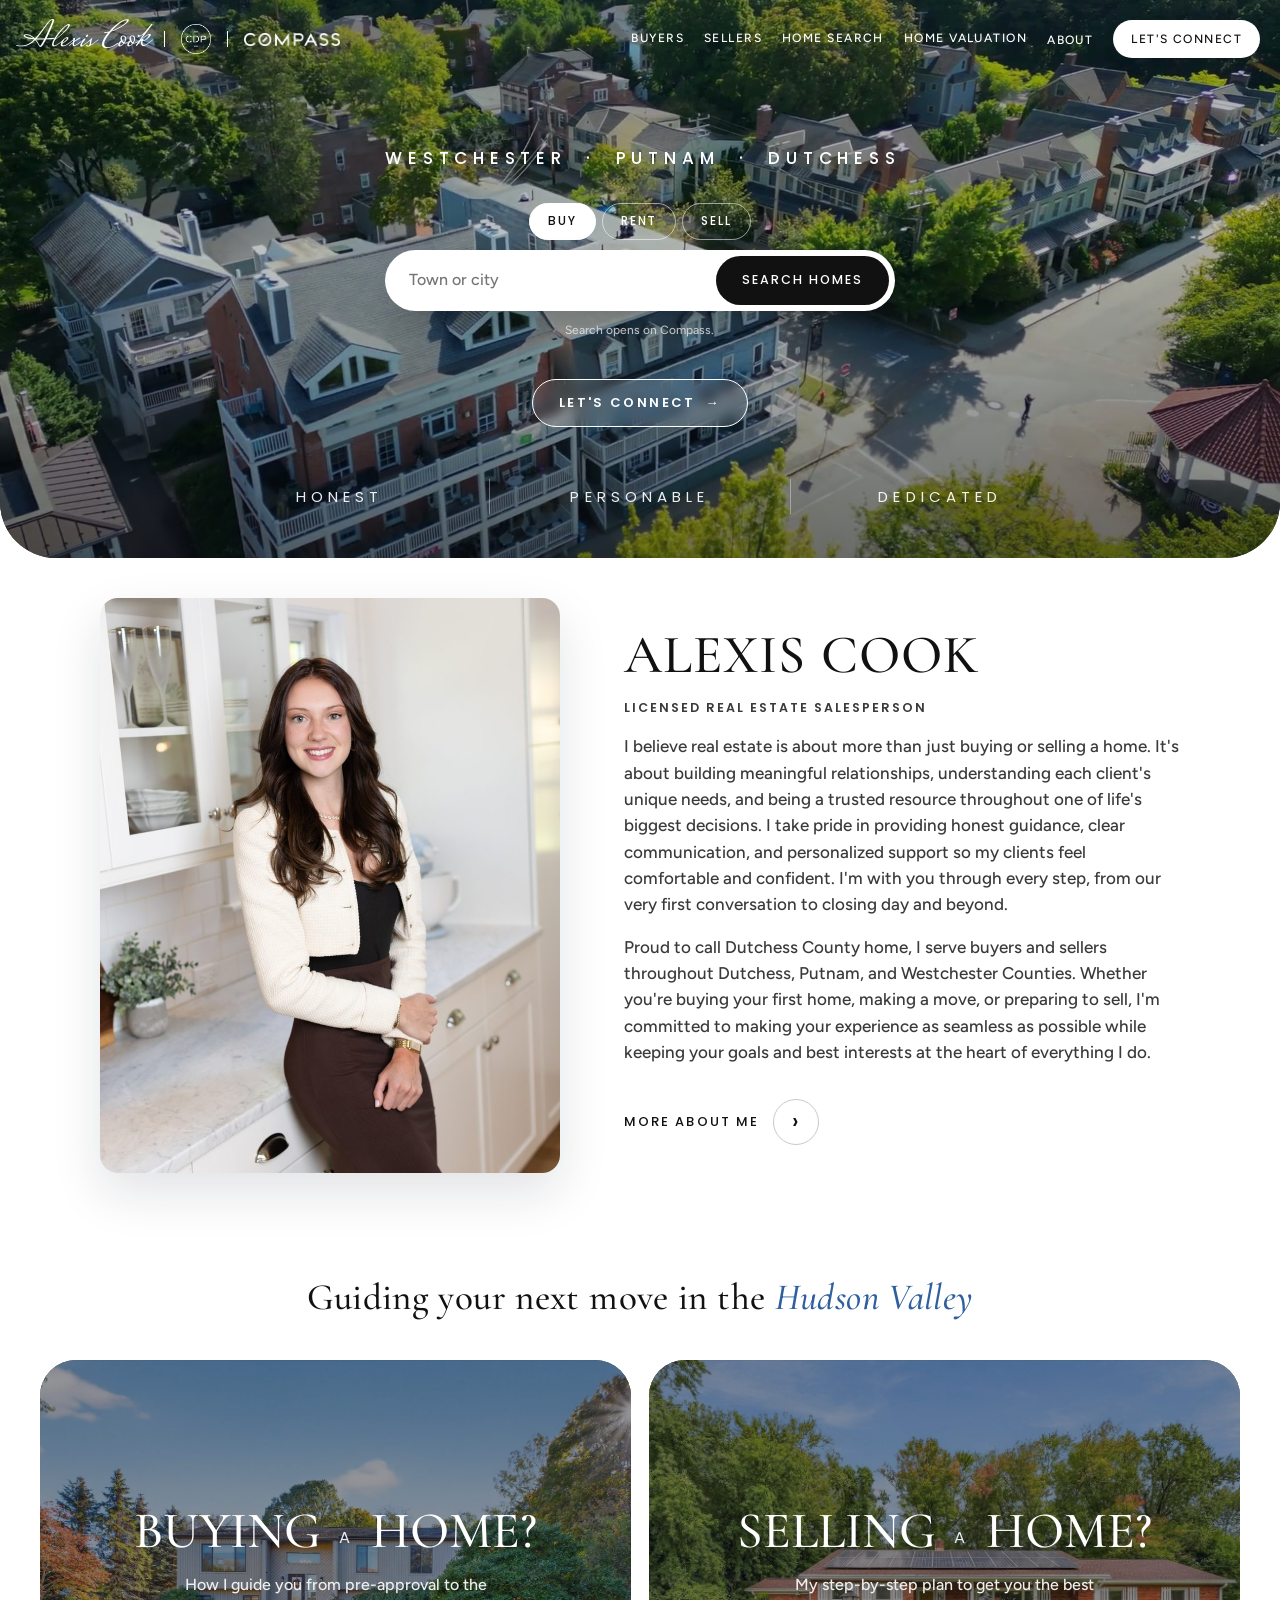
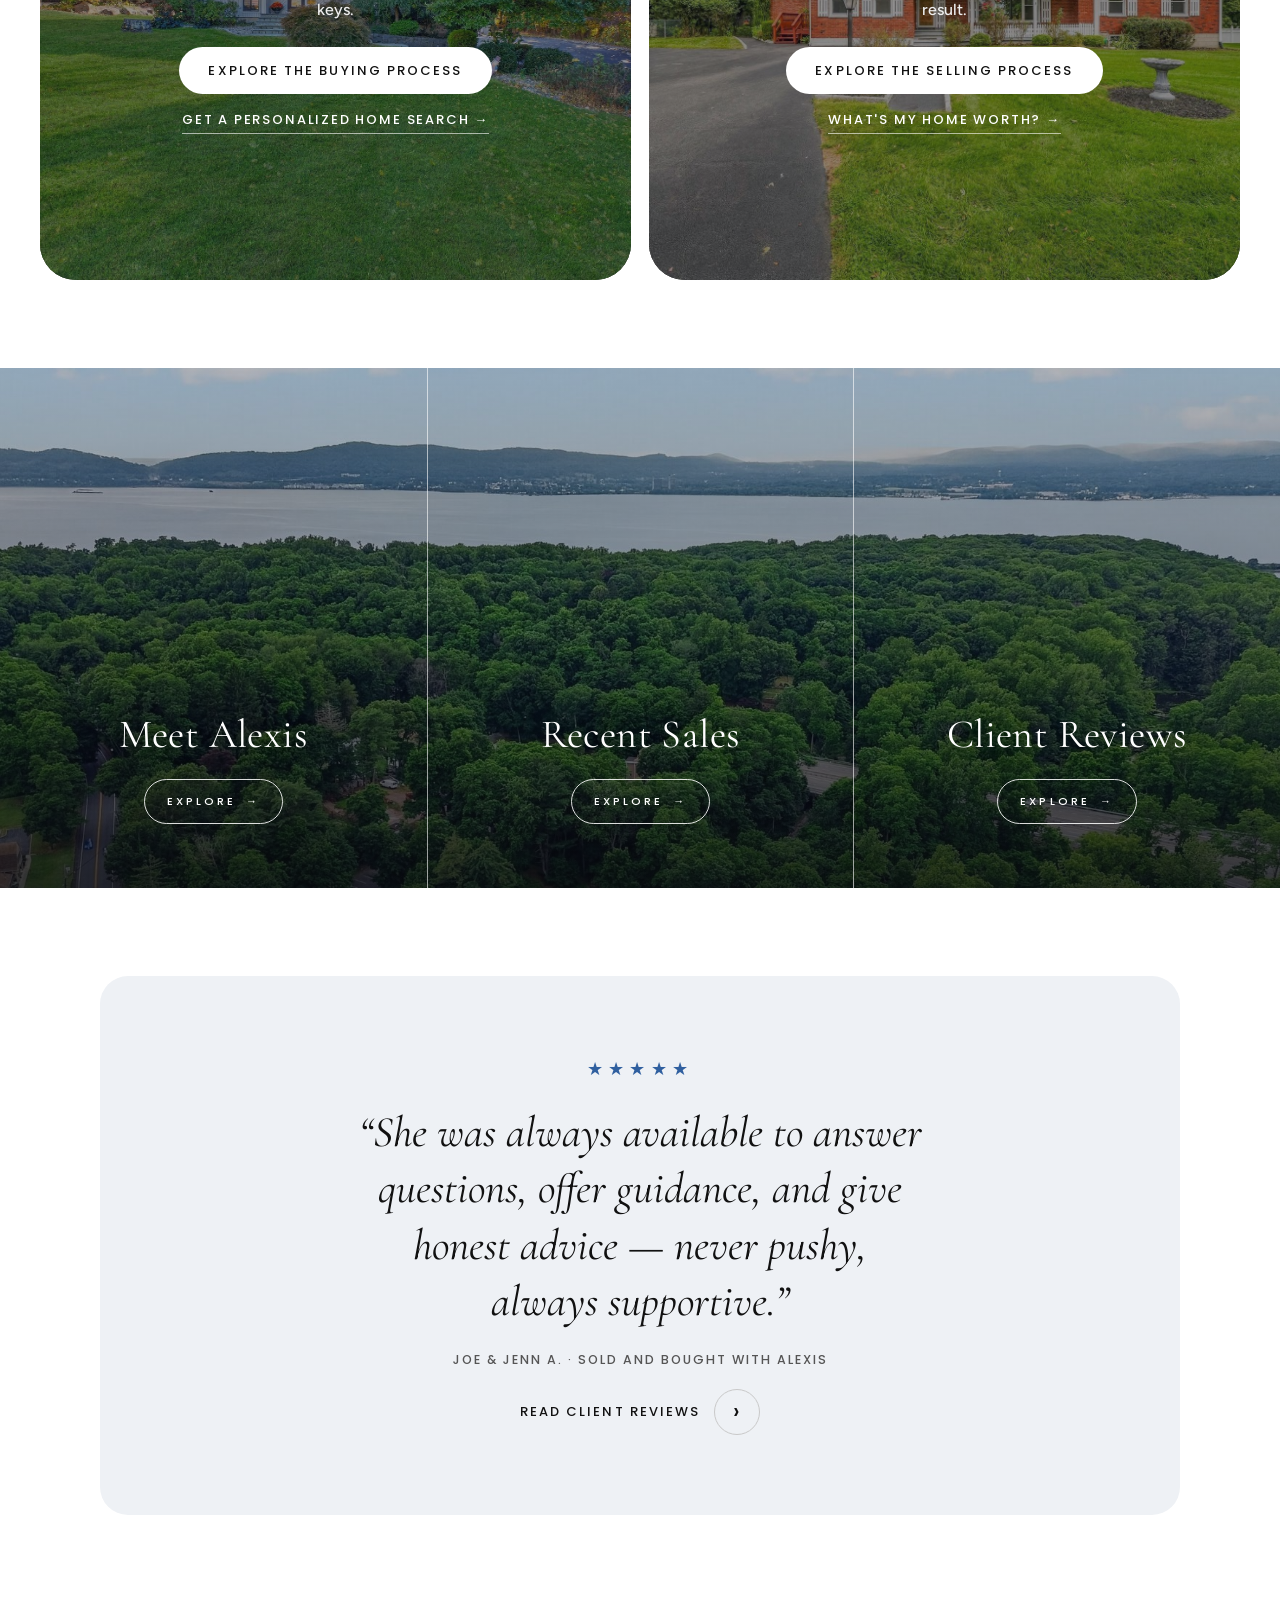
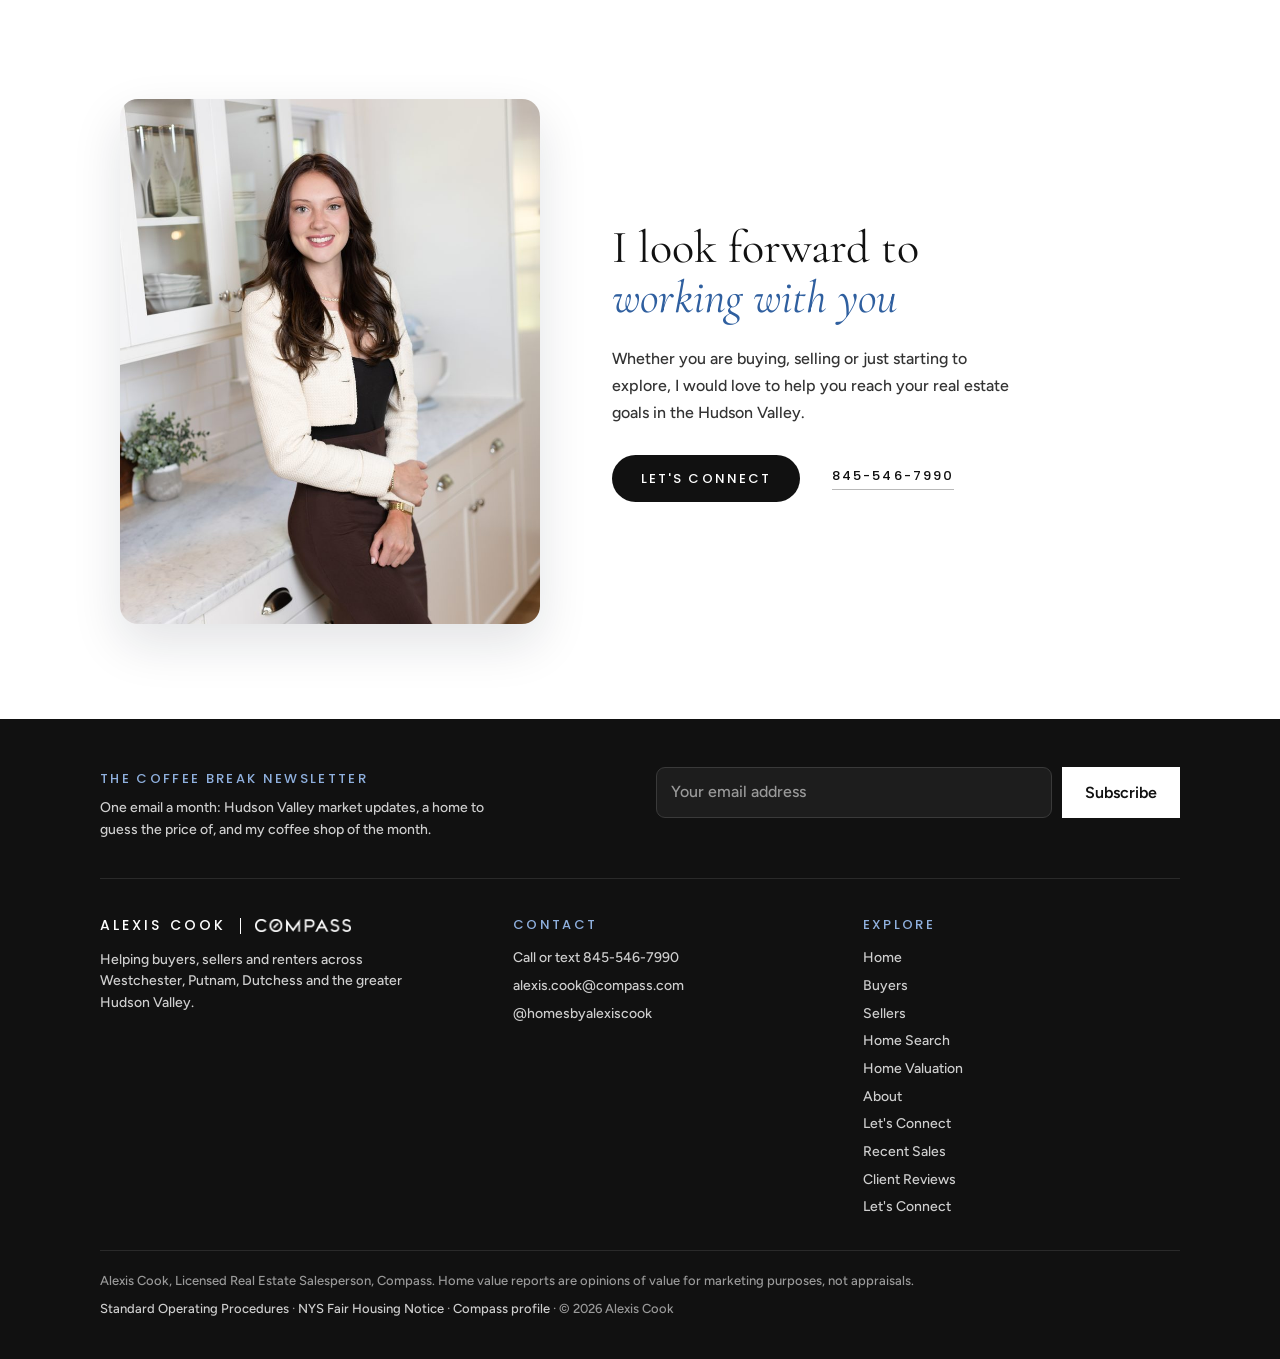
==== commit 21204410: "hide neighborhoods for now" ====
--- a/index.html
+++ b/index.html
@@ -25,7 +25,7 @@
   <div class="wrap">
     <a class="brand sig-brand" href="index.html"><span class="sig">Alexis Cook</span><span class="div"></span><img class="cdp-logo dark" src="cdp-mark-black.png" alt="The Cathy Duff-Poritzky Team" width="428" height="428"><img class="cdp-logo light" src="cdp-mark-white.png" alt="" width="428" height="428"><span class="div cdp-div"></span><img class="co-logo dark" src="compass-logo.png" alt="Compass" width="791" height="108"><img class="co-logo light" src="compass-logo-white.png" alt="" width="791" height="108"></a>
     <button class="menu-toggle" type="button" aria-expanded="false" aria-controls="menu">Menu</button>
-    <nav class="menu" id="menu" aria-label="Main"><a href="buyers.html">Buyers</a><a href="sellers.html">Sellers</a><a href="home-search.html">Home Search</a><a href="home-value.html">Home Valuation</a><a href="neighborhoods.html">Neighborhoods</a><div class="has-sub"><a href="about.html">About</a><div class="sub"><a href="about.html">Meet Alexis</a><a href="sales.html">Recent Sales</a><a href="reviews.html">Client Reviews</a></div></div><a href="contact.html" class="cta">Let's Connect</a></nav>
+    <nav class="menu" id="menu" aria-label="Main"><a href="buyers.html">Buyers</a><a href="sellers.html">Sellers</a><a href="home-search.html">Home Search</a><a href="home-value.html">Home Valuation</a><div class="has-sub"><a href="about.html">About</a><div class="sub"><a href="about.html">Meet Alexis</a><a href="sales.html">Recent Sales</a><a href="reviews.html">Client Reviews</a></div></div><a href="contact.html" class="cta">Let's Connect</a></nav>
   </div>
 </header>
 <main>
@@ -88,7 +88,7 @@
         <li><a href="mailto:alexis.cook@compass.com">alexis.cook@compass.com</a></li>
         <li><a href="https://www.instagram.com/homesbyalexiscook/" target="_blank" rel="noopener">@homesbyalexiscook</a></li>
       </ul></div>
-      <div><h3>Explore</h3><ul><li><a href="index.html">Home</a></li><li><a href="buyers.html">Buyers</a></li><li><a href="sellers.html">Sellers</a></li><li><a href="home-search.html">Home Search</a></li><li><a href="home-value.html">Home Valuation</a></li><li><a href="neighborhoods.html">Neighborhoods</a></li><li><a href="about.html">About</a></li><li><a href="sales.html">Recent Sales</a></li><li><a href="reviews.html">Client Reviews</a></li><li><a href="contact.html">Let's Connect</a></li></ul></div>
+      <div><h3>Explore</h3><ul><li><a href="index.html">Home</a></li><li><a href="buyers.html">Buyers</a></li><li><a href="sellers.html">Sellers</a></li><li><a href="home-search.html">Home Search</a></li><li><a href="home-value.html">Home Valuation</a></li><li><a href="about.html">About</a></li><li><a href="contact.html">Let's Connect</a></li><li><a href="sales.html">Recent Sales</a></li><li><a href="reviews.html">Client Reviews</a></li><li><a href="contact.html">Let's Connect</a></li></ul></div>
     </div>
     <div class="legal">
       <div>Alexis Cook, Licensed Real Estate Salesperson, Compass. Home value reports are opinions of value for marketing purposes, not appraisals.</div>
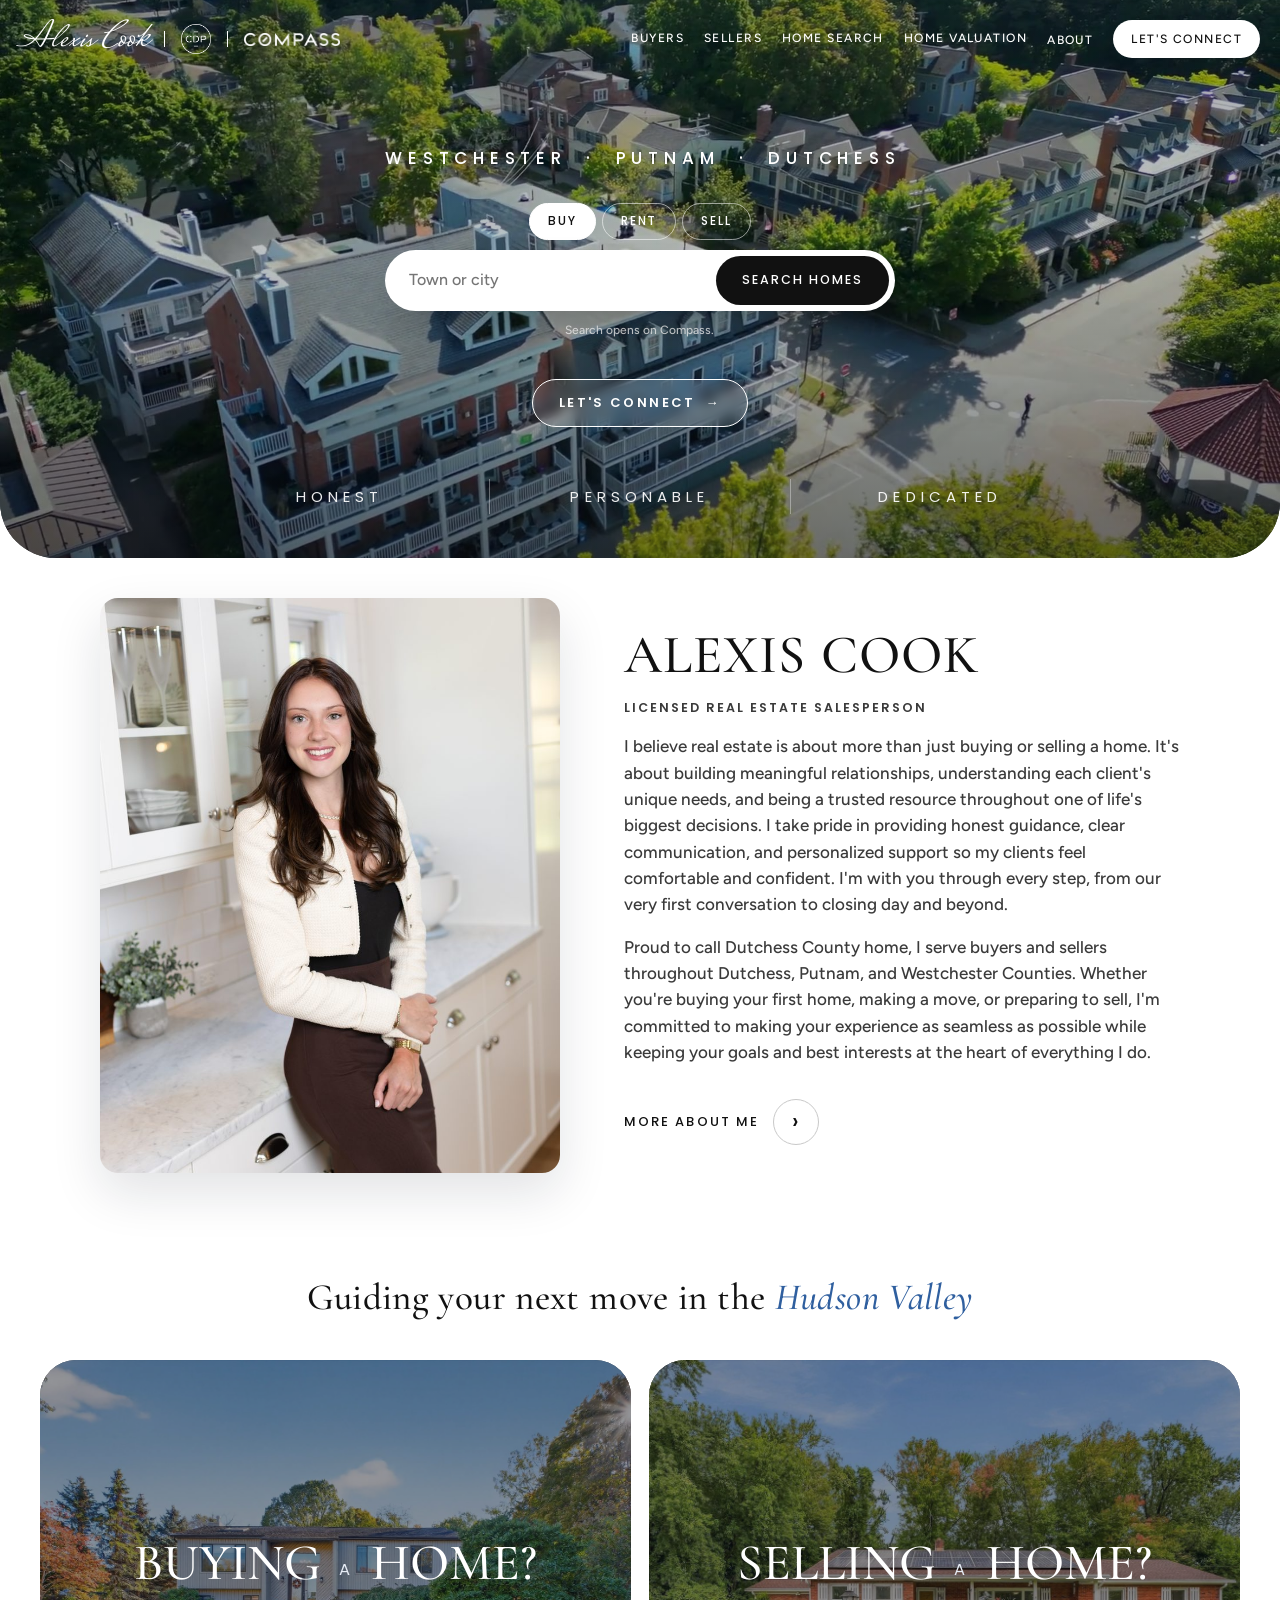
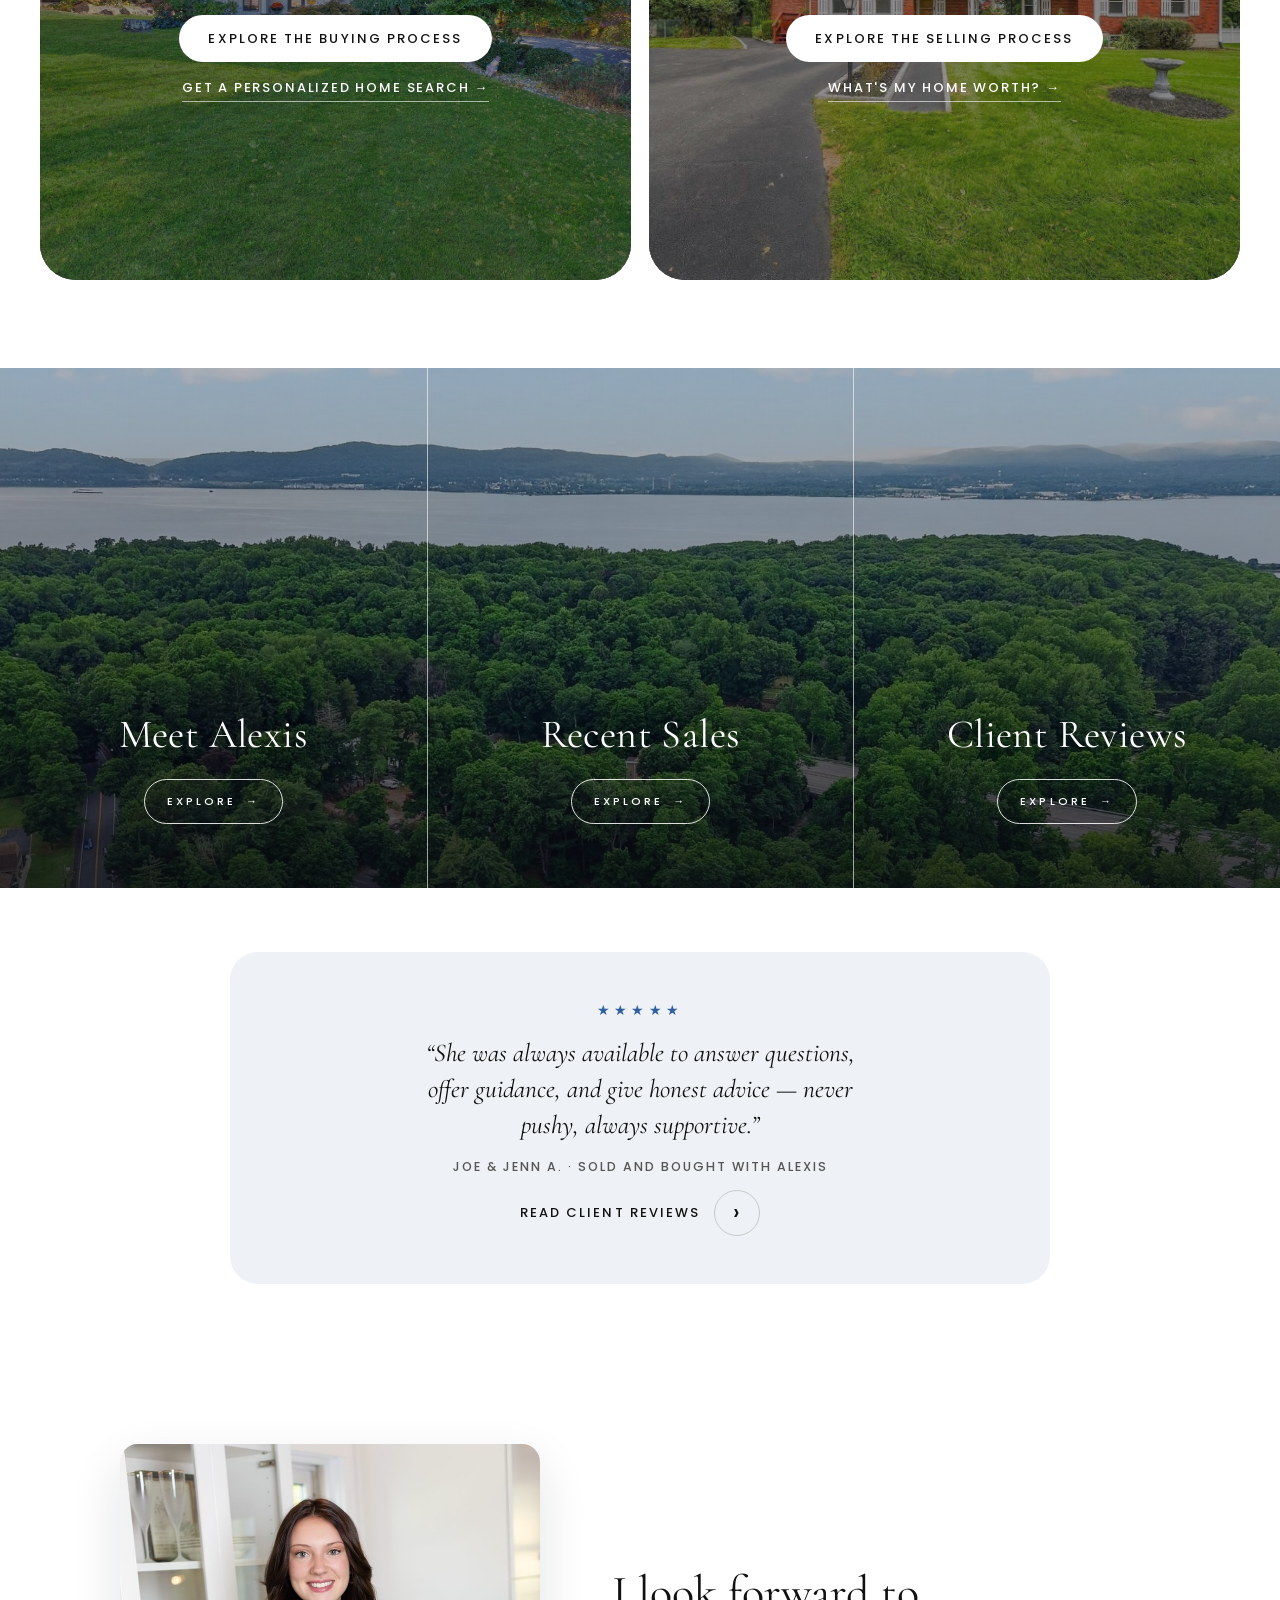
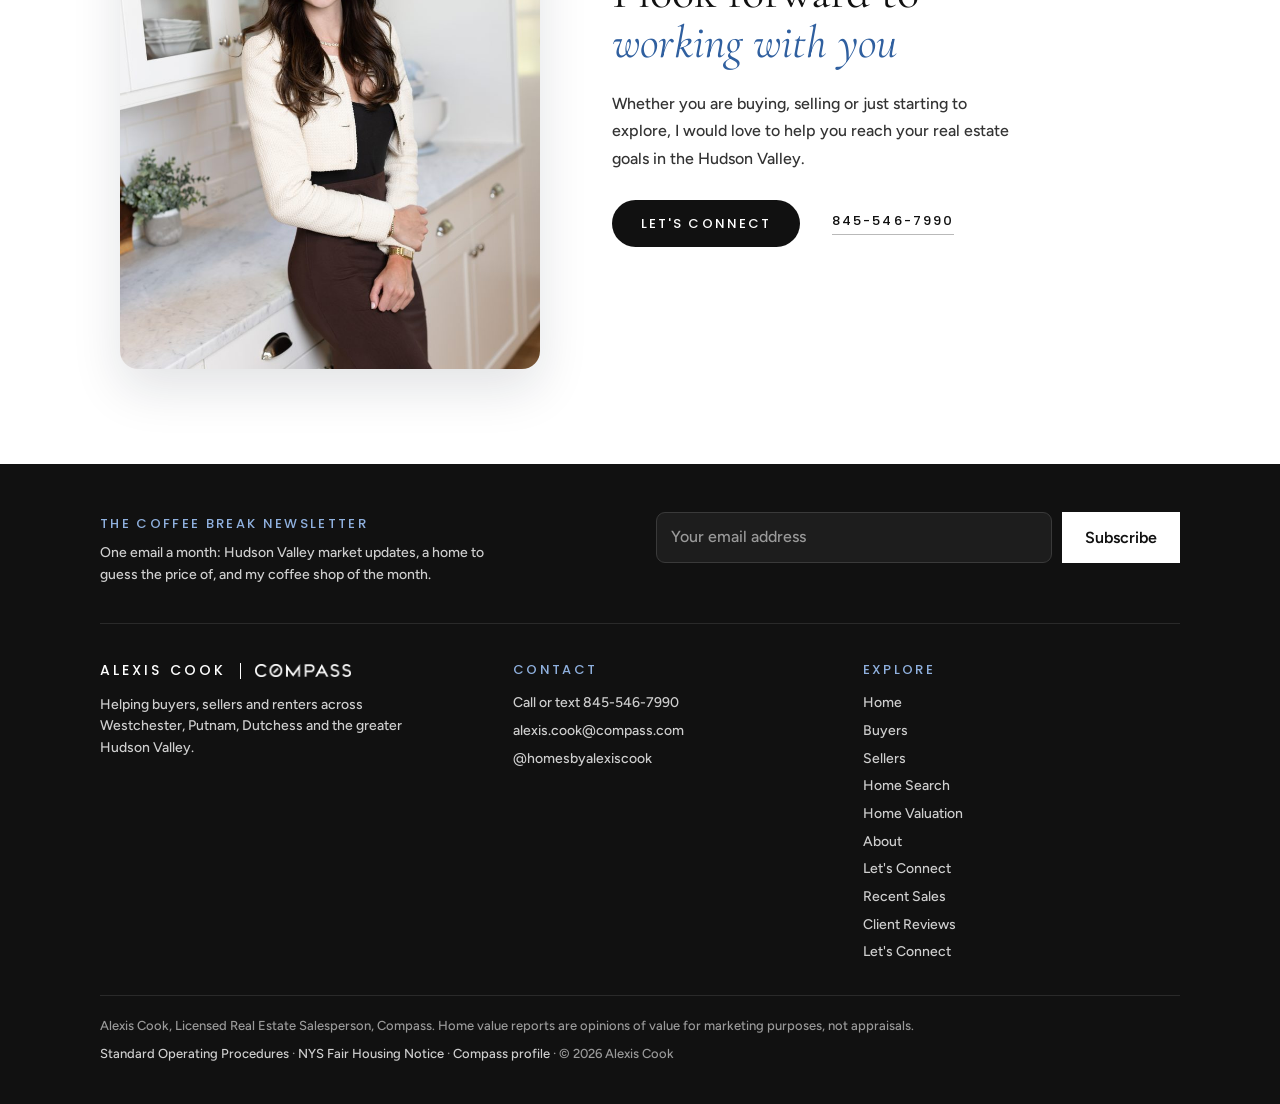
==== commit ce943b6a: "buying selling foix" ====
--- a/index.html
+++ b/index.html
@@ -55,8 +55,8 @@
 </div></section>
 <section class="moved-head"><div class="meet-head reveal"><p class="meet-intro">Guiding your next move in the <em>Hudson Valley</em></p></div></section>
 <section class="split">
-  <div class="panel reveal" style="--img:url('panel-buy.jpg')"><a class="p-cover" href="buyers.html" tabindex="-1" aria-hidden="true"></a><span class="p-inner"><span class="p-title">Buying <span class="mini">a</span> Home?</span><span class="p-desc">How I guide you from pre-approval to the keys.</span><a class="btn sq light" href="buyers.html">Explore the buying process</a><a class="p-sub open-collection" href="home-search.html">Get a personalized home search <span aria-hidden="true">→</span></a></span></div>
-  <div class="panel reveal" style="--img:url('panel-sell.jpg')"><a class="p-cover" href="sellers.html" tabindex="-1" aria-hidden="true"></a><span class="p-inner"><span class="p-title">Selling <span class="mini">a</span> Home?</span><span class="p-desc">My step-by-step plan to get you the best result.</span><a class="btn sq light" href="sellers.html">Explore the selling process</a><a class="p-sub" href="home-value.html">What's my home worth? <span aria-hidden="true">→</span></a></span></div>
+  <div class="panel reveal" style="--img:url('panel-buy.jpg')"><a class="p-cover" href="buyers.html" tabindex="-1" aria-hidden="true"></a><span class="p-inner"><span class="p-title">Buying <span class="mini">a</span> Home?</span><a class="btn sq light" href="buyers.html">Explore the buying process</a><a class="p-sub open-collection" href="home-search.html">Get a personalized home search <span aria-hidden="true">→</span></a></span></div>
+  <div class="panel reveal" style="--img:url('panel-sell.jpg')"><a class="p-cover" href="sellers.html" tabindex="-1" aria-hidden="true"></a><span class="p-inner"><span class="p-title">Selling <span class="mini">a</span> Home?</span><a class="btn sq light" href="sellers.html">Explore the selling process</a><a class="p-sub" href="home-value.html">What's my home worth? <span aria-hidden="true">→</span></a></span></div>
 </section>
 <section class="lx-links"><div class="lx-wrap"><a class="lx-l" href="about.html"><span class="lx-t">Meet Alexis</span><span class="lx-a">Explore<i aria-hidden="true">→</i></span></a><a class="lx-l" href="sales.html"><span class="lx-t">Recent Sales</span><span class="lx-a">Explore<i aria-hidden="true">→</i></span></a><a class="lx-l" href="reviews.html"><span class="lx-t">Client Reviews</span><span class="lx-a">Explore<i aria-hidden="true">→</i></span></a></div></section>
 <section class="quote-band"><div class="wrap reveal">
--- a/styles.css
+++ b/styles.css
@@ -888,3 +888,9 @@
 .lx-cp img{object-position:center 20%}
 .lx-ct{padding:0!important}
 @media (max-width:820px){.lx-close{grid-template-columns:1fr!important;padding:56px 24px 64px;gap:32px}.lx-cp{width:100%;max-width:280px;margin:0 auto}}
+/* Smaller, tighter review */
+.quote-band{padding-block:64px!important}
+.quote-band .wrap{max-width:820px!important;padding:48px 40px!important;gap:14px!important}
+.quote-band blockquote{font-size:clamp(20px,2vw,26px)!important;max-width:40ch!important;line-height:1.4!important}
+.quote-band .stars{font-size:14px!important}
+@media (max-width:820px){.quote-band{padding-block:40px!important}.quote-band .wrap{padding:36px 22px!important}.quote-band blockquote{font-size:20px!important}}
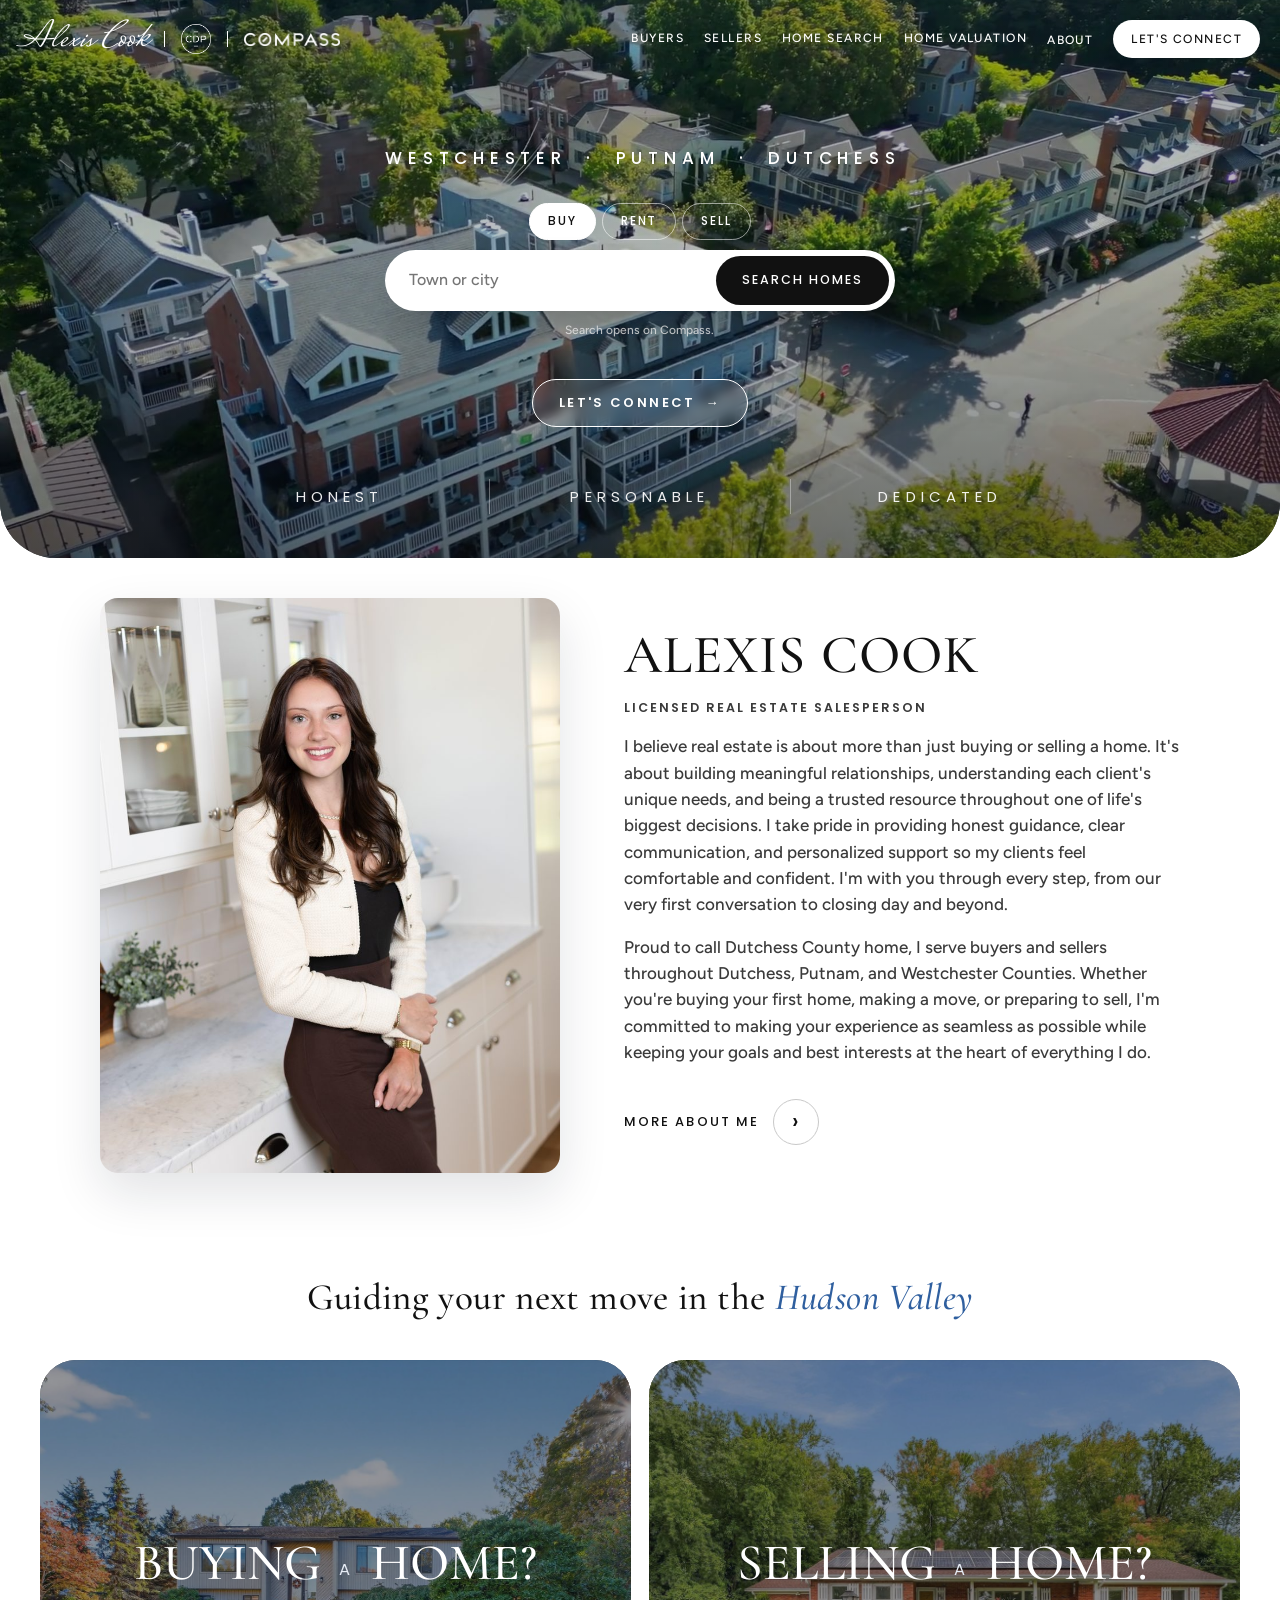
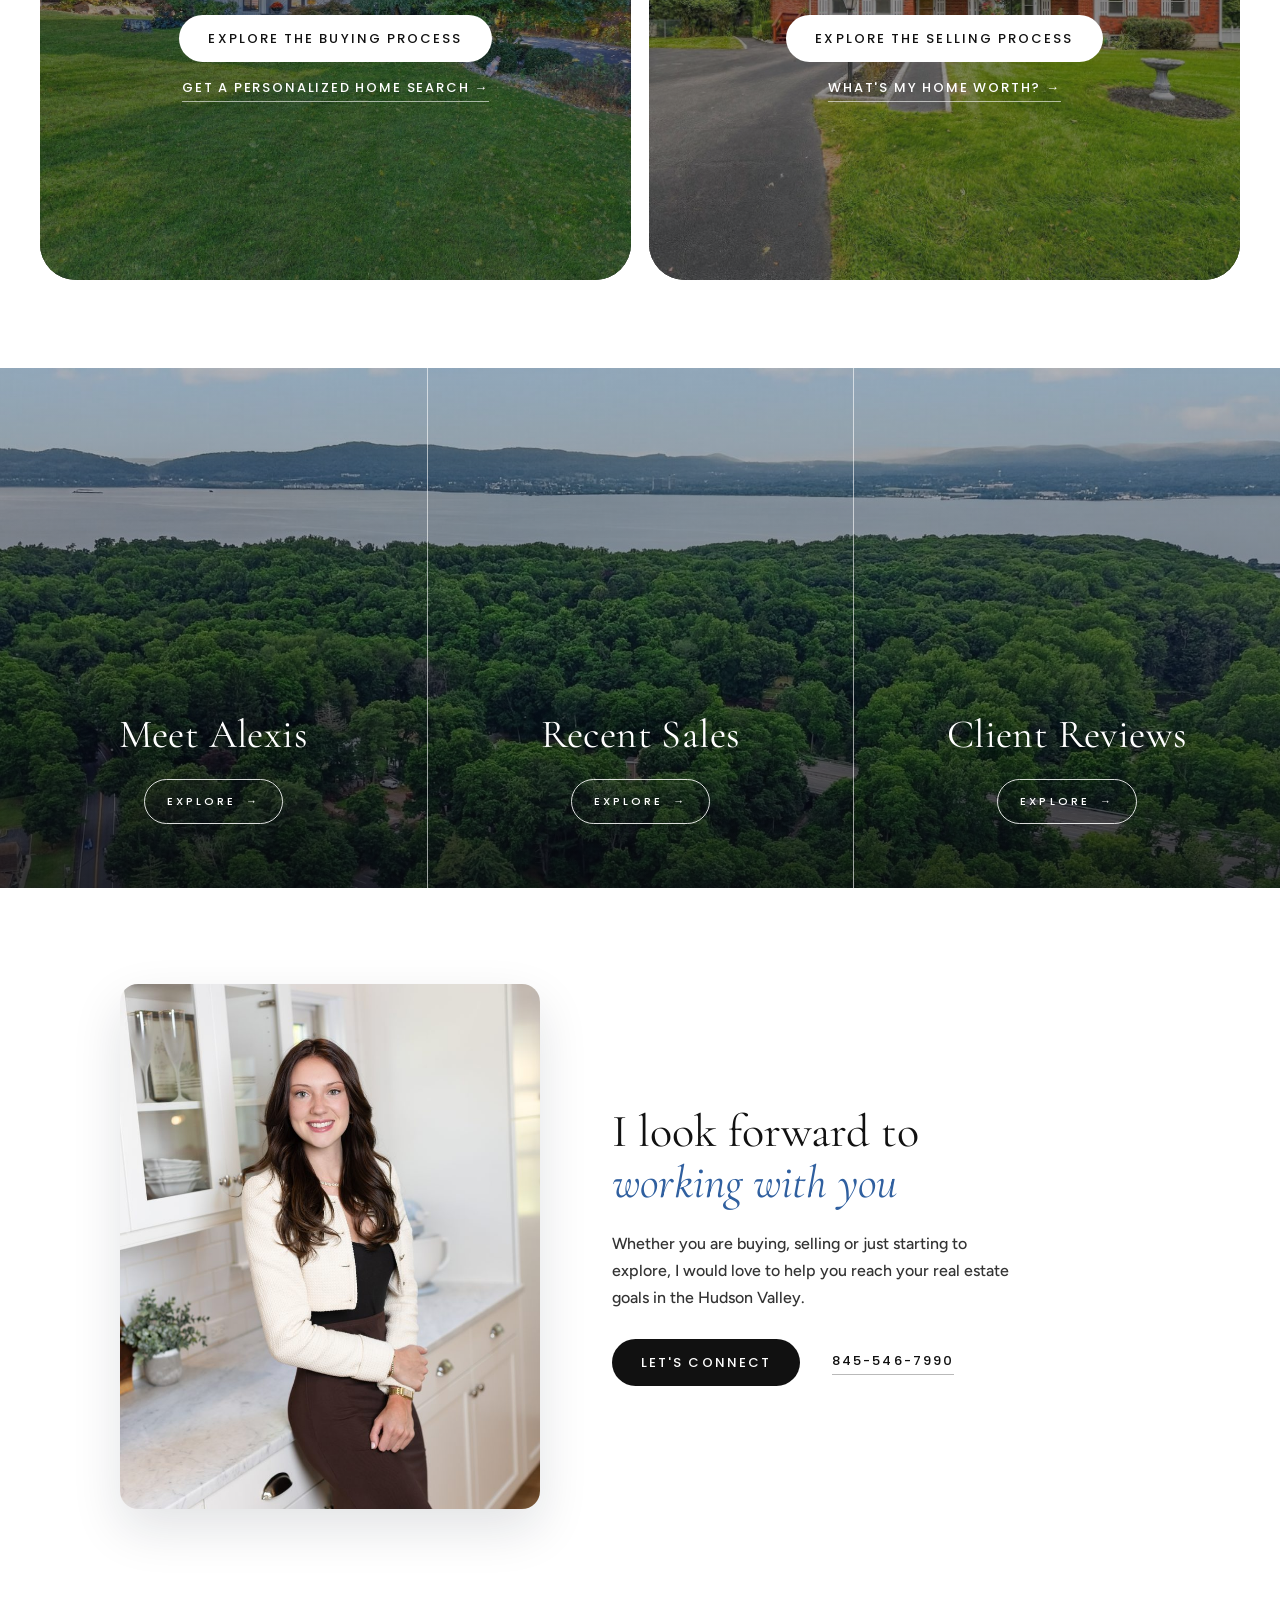
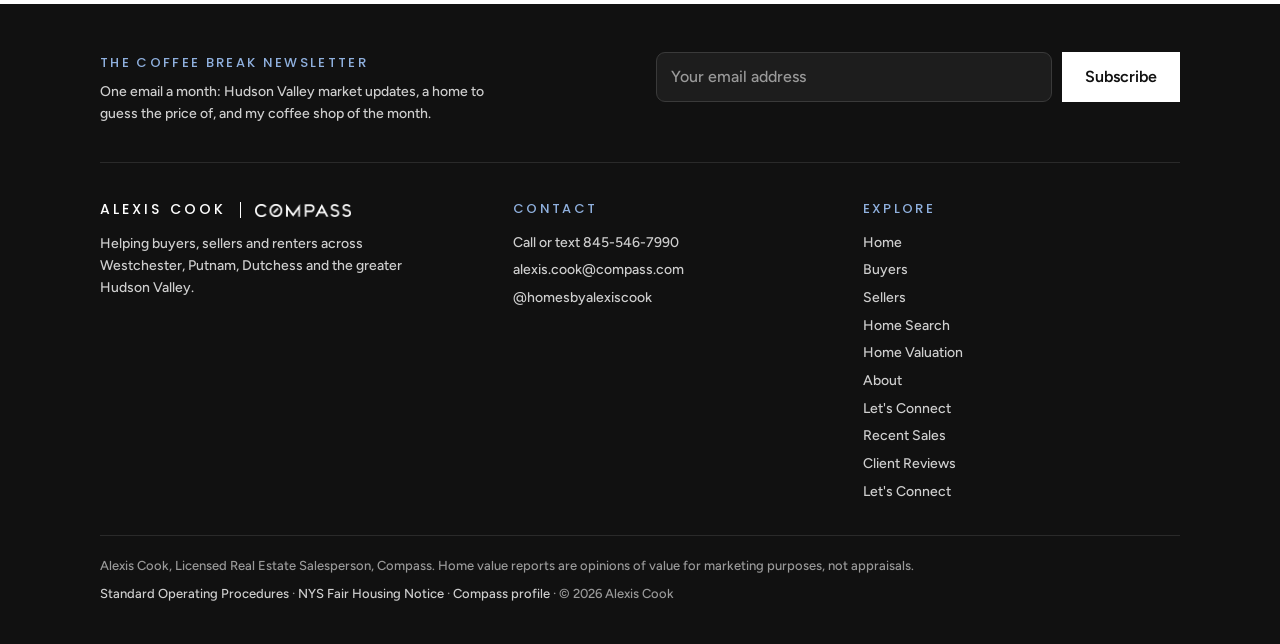
==== commit 45350b7e: "review" ====
--- a/index.html
+++ b/index.html
@@ -59,12 +59,6 @@
   <div class="panel reveal" style="--img:url('panel-sell.jpg')"><a class="p-cover" href="sellers.html" tabindex="-1" aria-hidden="true"></a><span class="p-inner"><span class="p-title">Selling <span class="mini">a</span> Home?</span><a class="btn sq light" href="sellers.html">Explore the selling process</a><a class="p-sub" href="home-value.html">What's my home worth? <span aria-hidden="true">→</span></a></span></div>
 </section>
 <section class="lx-links"><div class="lx-wrap"><a class="lx-l" href="about.html"><span class="lx-t">Meet Alexis</span><span class="lx-a">Explore<i aria-hidden="true">→</i></span></a><a class="lx-l" href="sales.html"><span class="lx-t">Recent Sales</span><span class="lx-a">Explore<i aria-hidden="true">→</i></span></a><a class="lx-l" href="reviews.html"><span class="lx-t">Client Reviews</span><span class="lx-a">Explore<i aria-hidden="true">→</i></span></a></div></section>
-<section class="quote-band"><div class="wrap reveal">
-  <div class="stars" aria-label="5 out of 5 stars">★★★★★</div>
-  <blockquote>“She was always available to answer questions, offer guidance, and give honest advice — never pushy, always supportive.”</blockquote>
-  <p class="q-cap">Joe &amp; Jenn A. · Sold and bought with Alexis</p>
-  <a class="circ-link" href="reviews.html"><span>Read client reviews</span><i aria-hidden="true">›</i></a>
-</div></section>
 <section class="lx-close"><div class="lx-cp"><img src="alexis-meet.jpg" alt="Alexis Cook" width="800" height="1000" loading="lazy"></div><div class="lx-ct reveal"><h2 class="lx-h">I look forward to<br><em>working with you</em></h2><p>Whether you are buying, selling or just starting to explore, I would love to help you reach your real estate goals in the Hudson Valley.</p><div class="btns"><a class="btn sq dark" href="contact.html">Let's connect</a><a class="circ-link call-link" href="sms:+18455467990" aria-label="Text Alexis at 845-546-7990"><span>845-546-7990</span></a></div></div></section>
 </main>
 <footer>
--- a/styles.css
+++ b/styles.css
@@ -894,3 +894,9 @@
 .quote-band blockquote{font-size:clamp(20px,2vw,26px)!important;max-width:40ch!important;line-height:1.4!important}
 .quote-band .stars{font-size:14px!important}
 @media (max-width:820px){.quote-band{padding-block:40px!important}.quote-band .wrap{padding:36px 22px!important}.quote-band blockquote{font-size:20px!important}}
+/* Review quote under closing section */
+.rv-q{margin:8px 0 0;padding:22px 0 0;border-top:1px solid #dde2e9;max-width:44ch}
+.rv-q p{font-family:var(--serif);font-style:italic;font-size:21px;line-height:1.45;color:var(--ink);margin:0 0 10px}
+.rv-q span{font-family:var(--display);font-size:10.5px;letter-spacing:.2em;text-transform:uppercase;color:#666}
+.rv-q .st{color:var(--navy-2);letter-spacing:.25em;font-size:13px;display:block;margin-bottom:8px}
+@media (max-width:820px){.rv-q p{font-size:19px}}
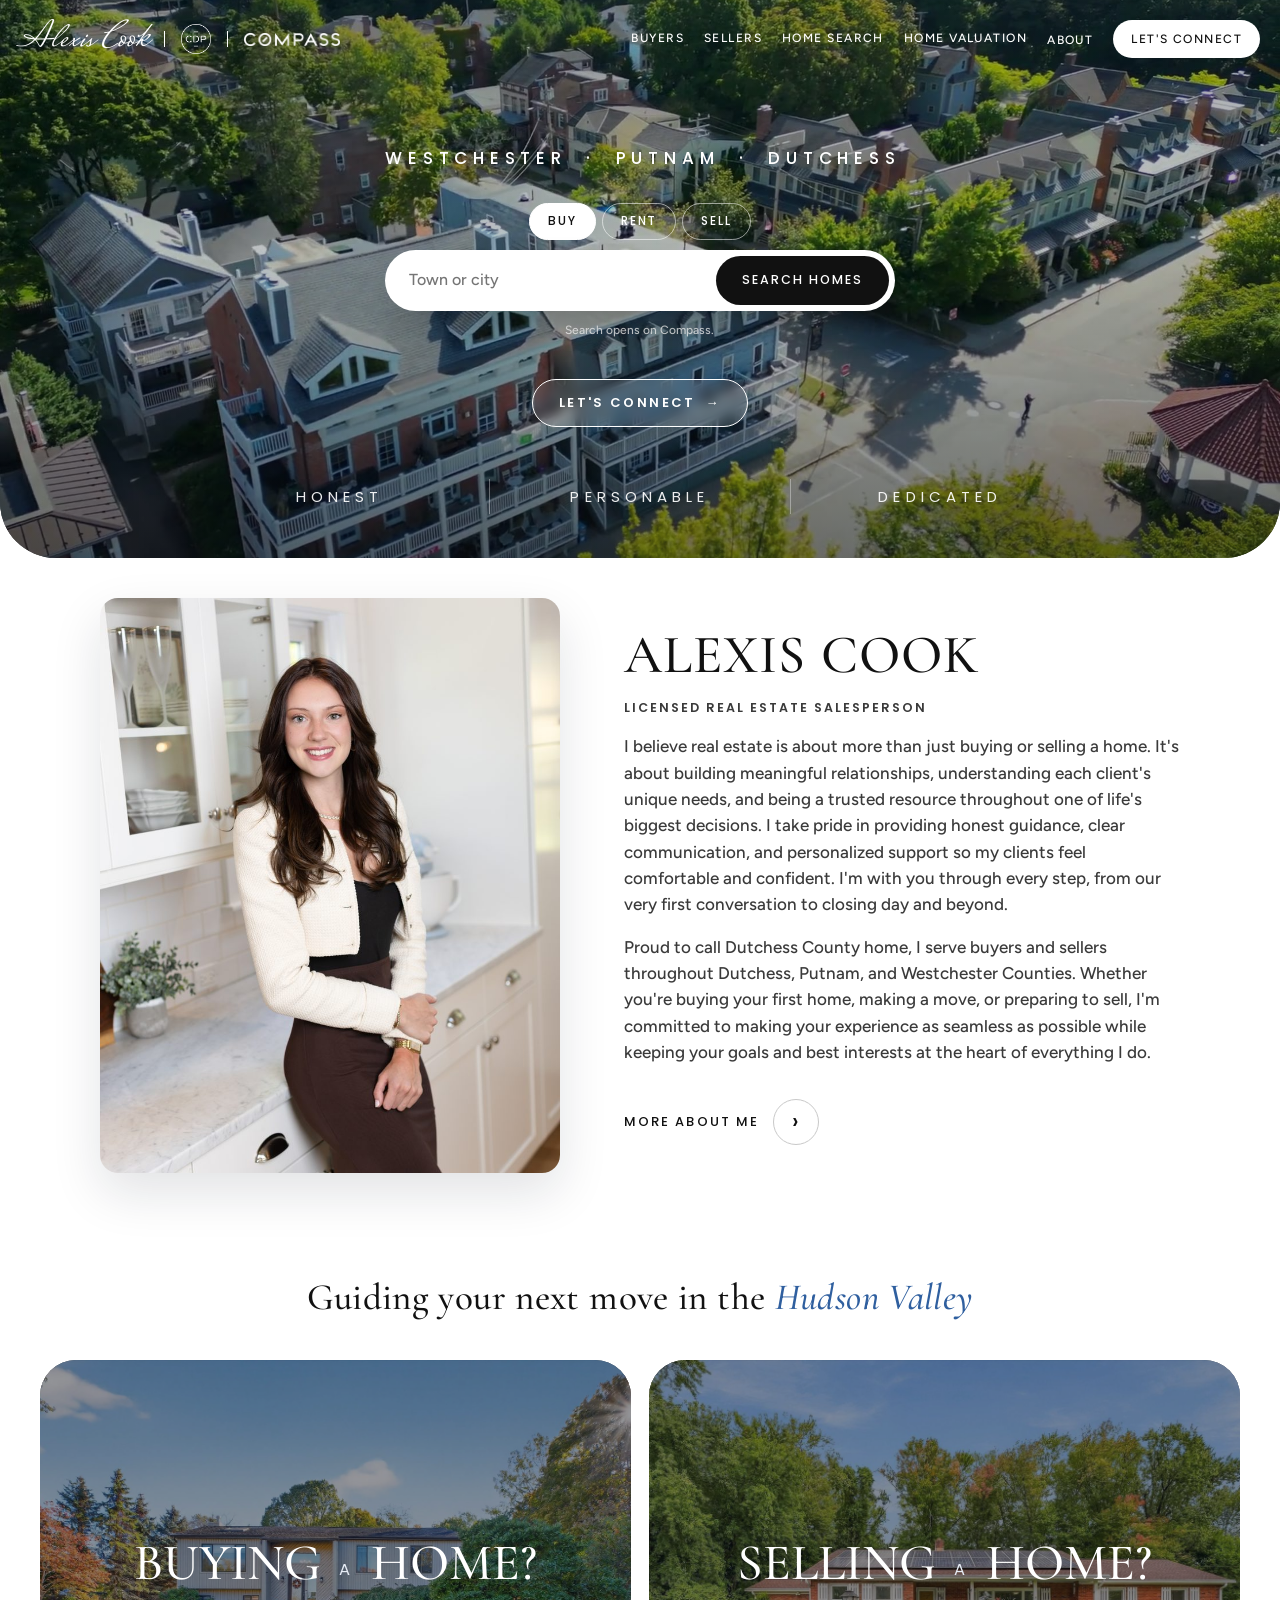
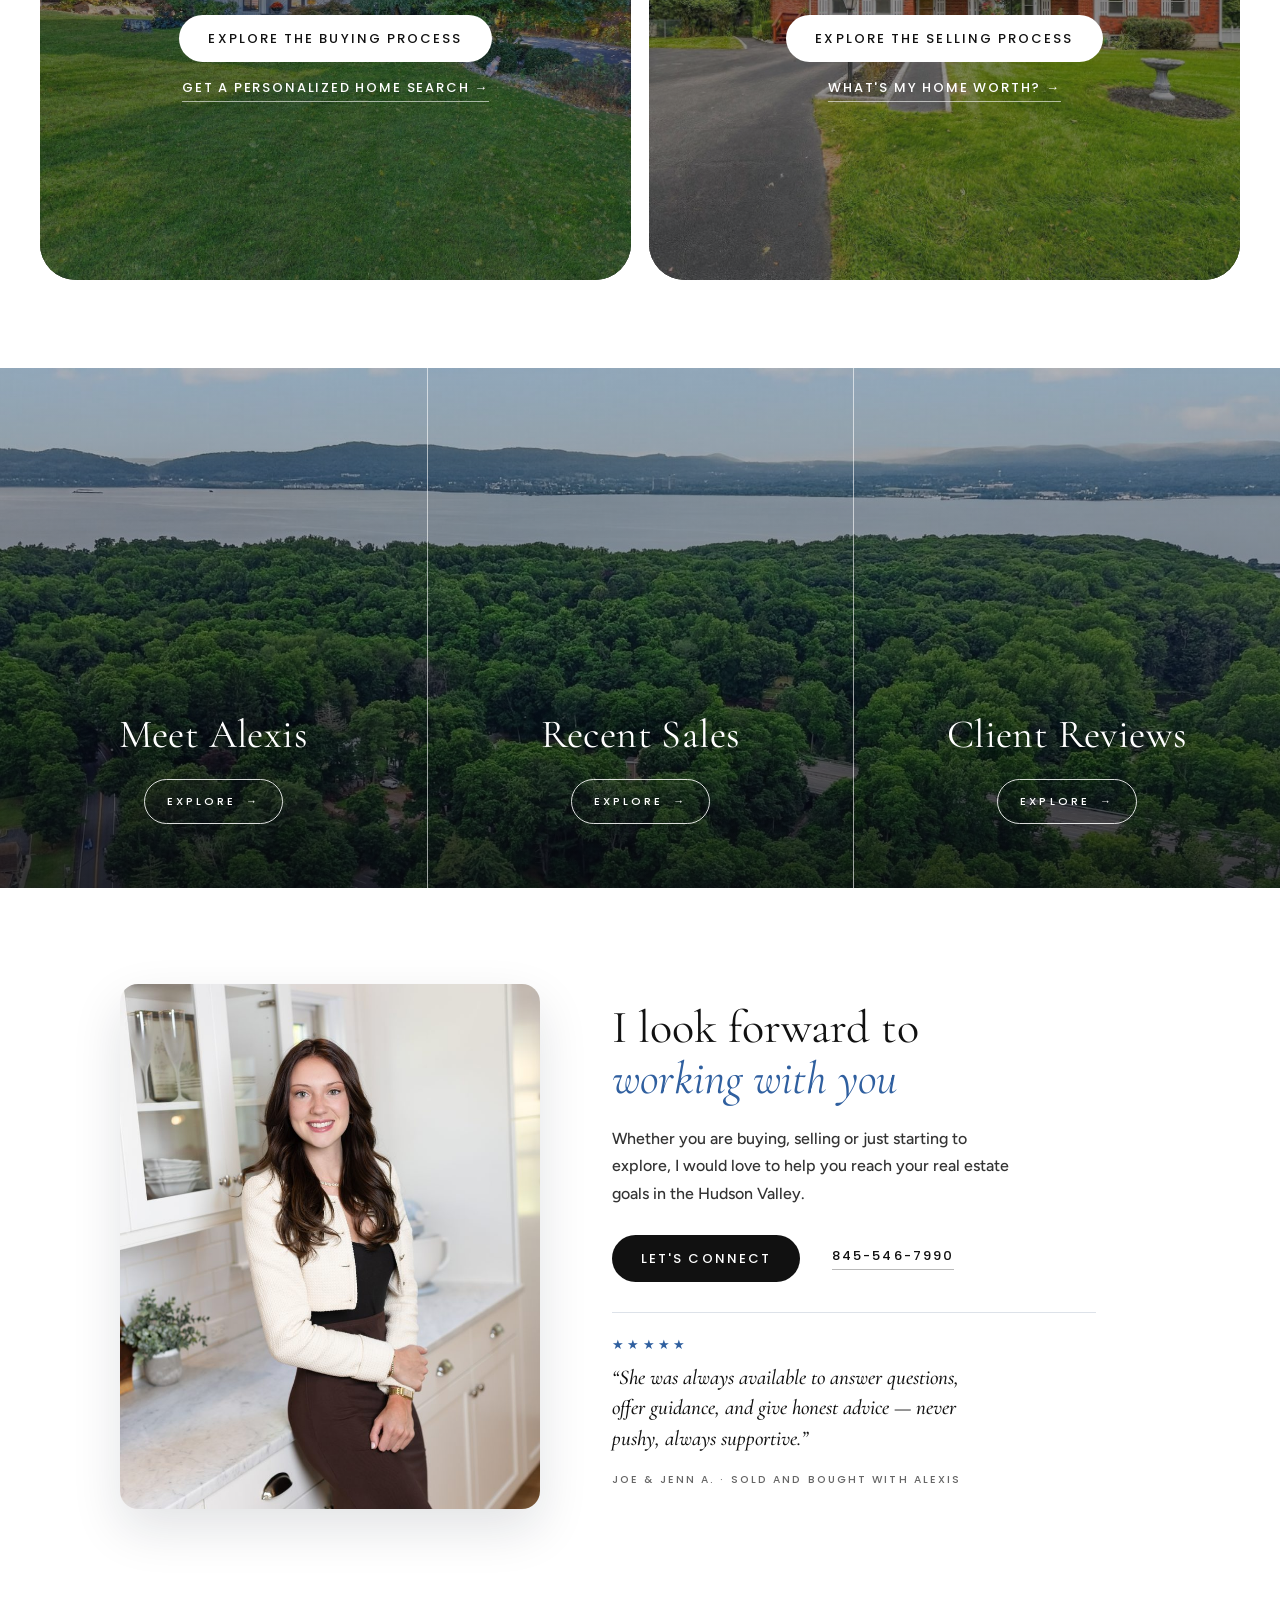
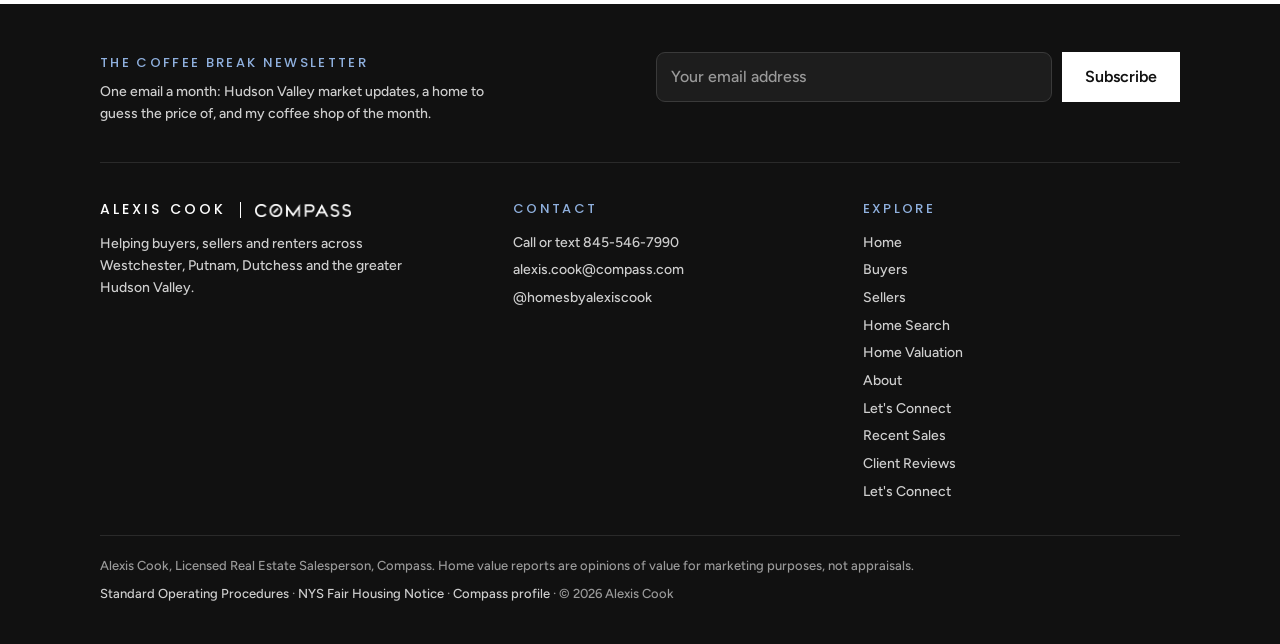
==== commit de688dd6: "blurry video on iphone fix" ====
--- a/index.html
+++ b/index.html
@@ -30,7 +30,7 @@
 </header>
 <main>
 <section class="hx hx-video">
-  <video class="hx-img" autoplay muted loop playsinline preload="auto" poster="hero-poster.jpg" aria-hidden="true"><source src="hero-video-mobile.mp4" type="video/mp4" media="(max-width: 700px)"><source src="hero-video.mp4" type="video/mp4"></video>
+  <video class="hx-img" autoplay muted loop playsinline preload="auto" poster="hero-poster.jpg" aria-hidden="true"><source src="hero-video-mobile.mp4?v=2" type="video/mp4" media="(max-width: 700px)"><source src="hero-video.mp4" type="video/mp4"></video>
   <div class="wrap hx-wrap"><div class="hx-text reveal">
     <h1 class="sr">Alexis Cook, Compass real estate in Westchester, Putnam and Dutchess</h1>
     <p class="hx-sub">Westchester &nbsp;·&nbsp; Putnam &nbsp;·&nbsp; Dutchess</p>
@@ -59,7 +59,7 @@
   <div class="panel reveal" style="--img:url('panel-sell.jpg')"><a class="p-cover" href="sellers.html" tabindex="-1" aria-hidden="true"></a><span class="p-inner"><span class="p-title">Selling <span class="mini">a</span> Home?</span><a class="btn sq light" href="sellers.html">Explore the selling process</a><a class="p-sub" href="home-value.html">What's my home worth? <span aria-hidden="true">→</span></a></span></div>
 </section>
 <section class="lx-links"><div class="lx-wrap"><a class="lx-l" href="about.html"><span class="lx-t">Meet Alexis</span><span class="lx-a">Explore<i aria-hidden="true">→</i></span></a><a class="lx-l" href="sales.html"><span class="lx-t">Recent Sales</span><span class="lx-a">Explore<i aria-hidden="true">→</i></span></a><a class="lx-l" href="reviews.html"><span class="lx-t">Client Reviews</span><span class="lx-a">Explore<i aria-hidden="true">→</i></span></a></div></section>
-<section class="lx-close"><div class="lx-cp"><img src="alexis-meet.jpg" alt="Alexis Cook" width="800" height="1000" loading="lazy"></div><div class="lx-ct reveal"><h2 class="lx-h">I look forward to<br><em>working with you</em></h2><p>Whether you are buying, selling or just starting to explore, I would love to help you reach your real estate goals in the Hudson Valley.</p><div class="btns"><a class="btn sq dark" href="contact.html">Let's connect</a><a class="circ-link call-link" href="sms:+18455467990" aria-label="Text Alexis at 845-546-7990"><span>845-546-7990</span></a></div></div></section>
+<section class="lx-close"><div class="lx-cp"><img src="alexis-meet.jpg" alt="Alexis Cook" width="800" height="1000" loading="lazy"></div><div class="lx-ct reveal"><h2 class="lx-h">I look forward to<br><em>working with you</em></h2><p>Whether you are buying, selling or just starting to explore, I would love to help you reach your real estate goals in the Hudson Valley.</p><div class="btns"><a class="btn sq dark" href="contact.html">Let's connect</a><a class="circ-link call-link" href="sms:+18455467990" aria-label="Text Alexis at 845-546-7990"><span>845-546-7990</span></a></div><div class="rv-q"><span class="st" aria-label="5 out of 5 stars">★★★★★</span><p>“She was always available to answer questions, offer guidance, and give honest advice — never pushy, always supportive.”</p><span>Joe &amp; Jenn A. · Sold and bought with Alexis</span></div></div></section>
 </main>
 <footer>
   <div class="wrap">
--- a/styles.css
+++ b/styles.css
@@ -900,3 +900,8 @@
 .rv-q span{font-family:var(--display);font-size:10.5px;letter-spacing:.2em;text-transform:uppercase;color:#666}
 .rv-q .st{color:var(--navy-2);letter-spacing:.25em;font-size:13px;display:block;margin-bottom:8px}
 @media (max-width:820px){.rv-q p{font-size:19px}}
+/* Five-star line on About page */
+.rv-line{display:inline-flex;align-items:center;gap:10px;margin-top:14px;font-family:var(--display);font-size:11.5px;letter-spacing:.16em;text-transform:uppercase;color:var(--navy-2);text-decoration:none;white-space:nowrap}
+.rv-line b{letter-spacing:.2em;font-weight:400;font-size:14px}
+.rv-line u{text-decoration:none;border-bottom:1px solid currentColor;padding-bottom:1px}
+@media (max-width:600px){.rv-line .rv-long{display:none}.rv-line{font-size:11px;letter-spacing:.14em}.rv-line b{font-size:13px}}
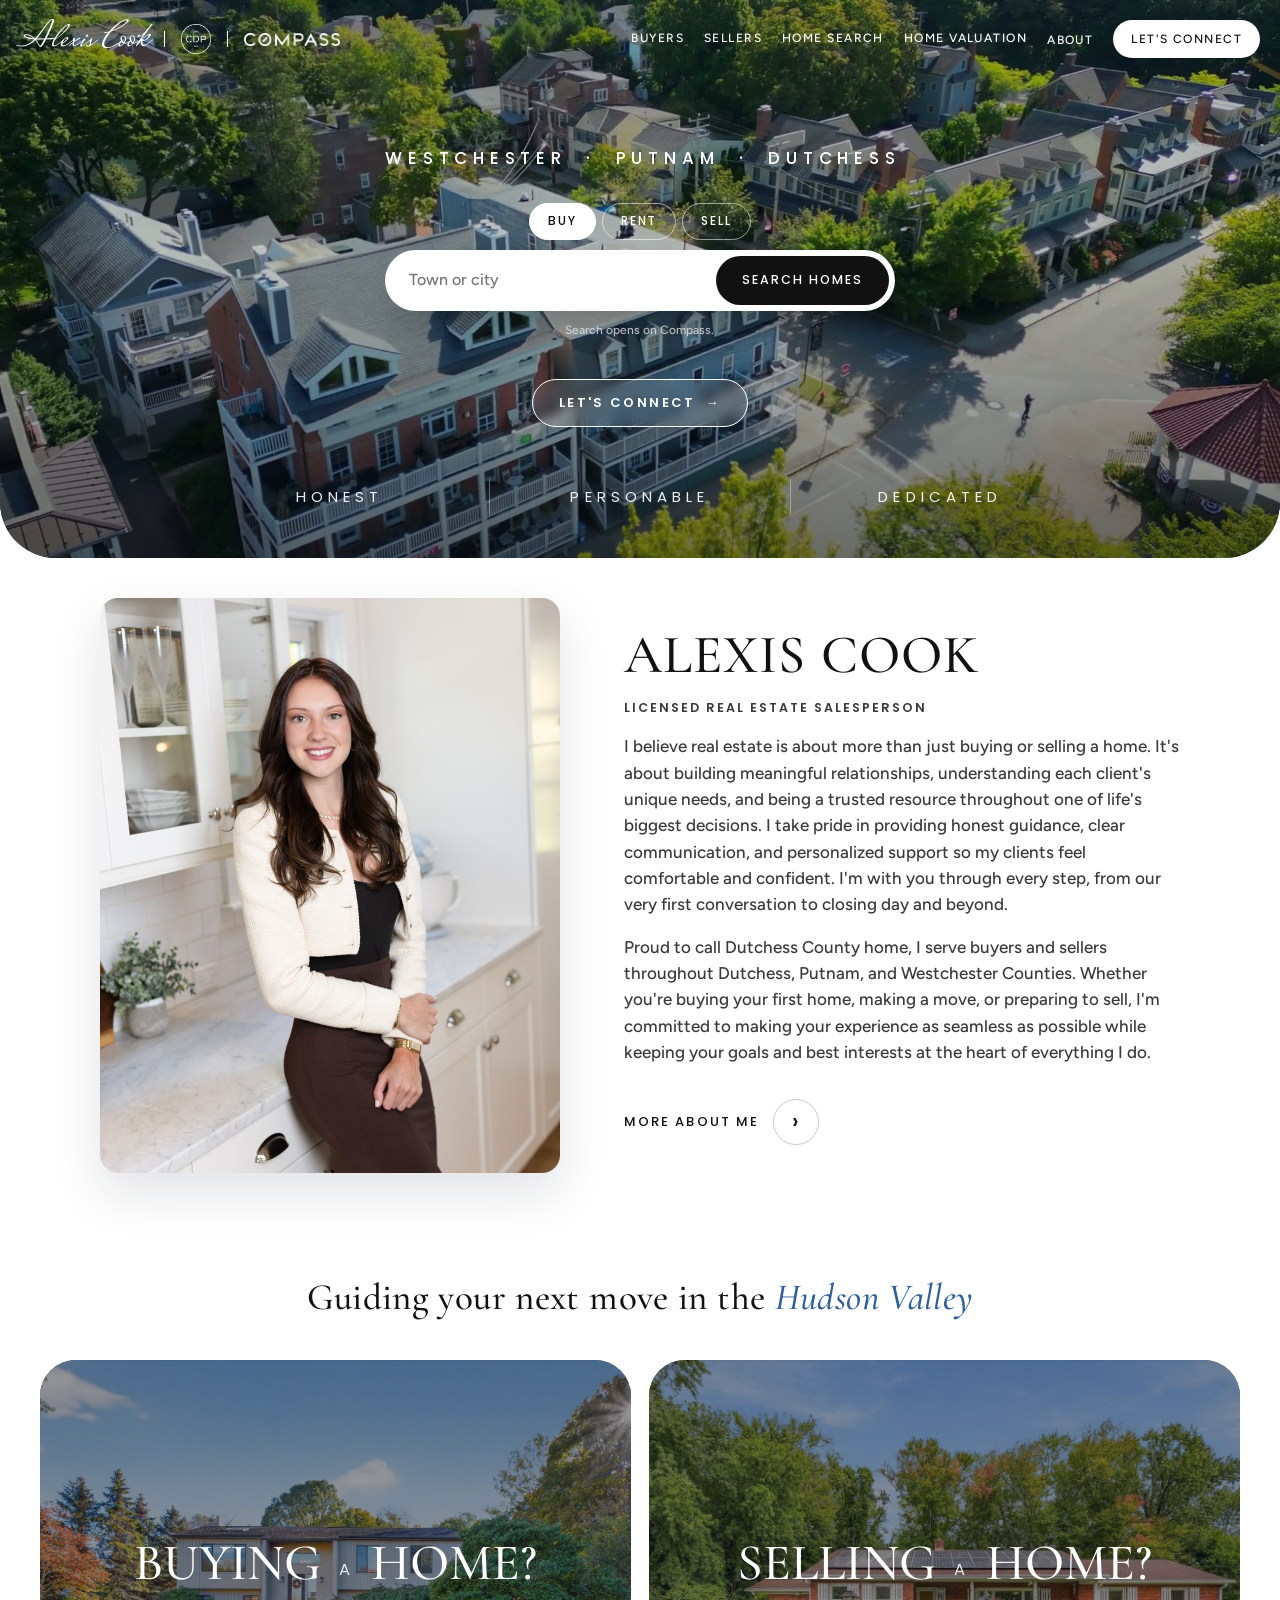
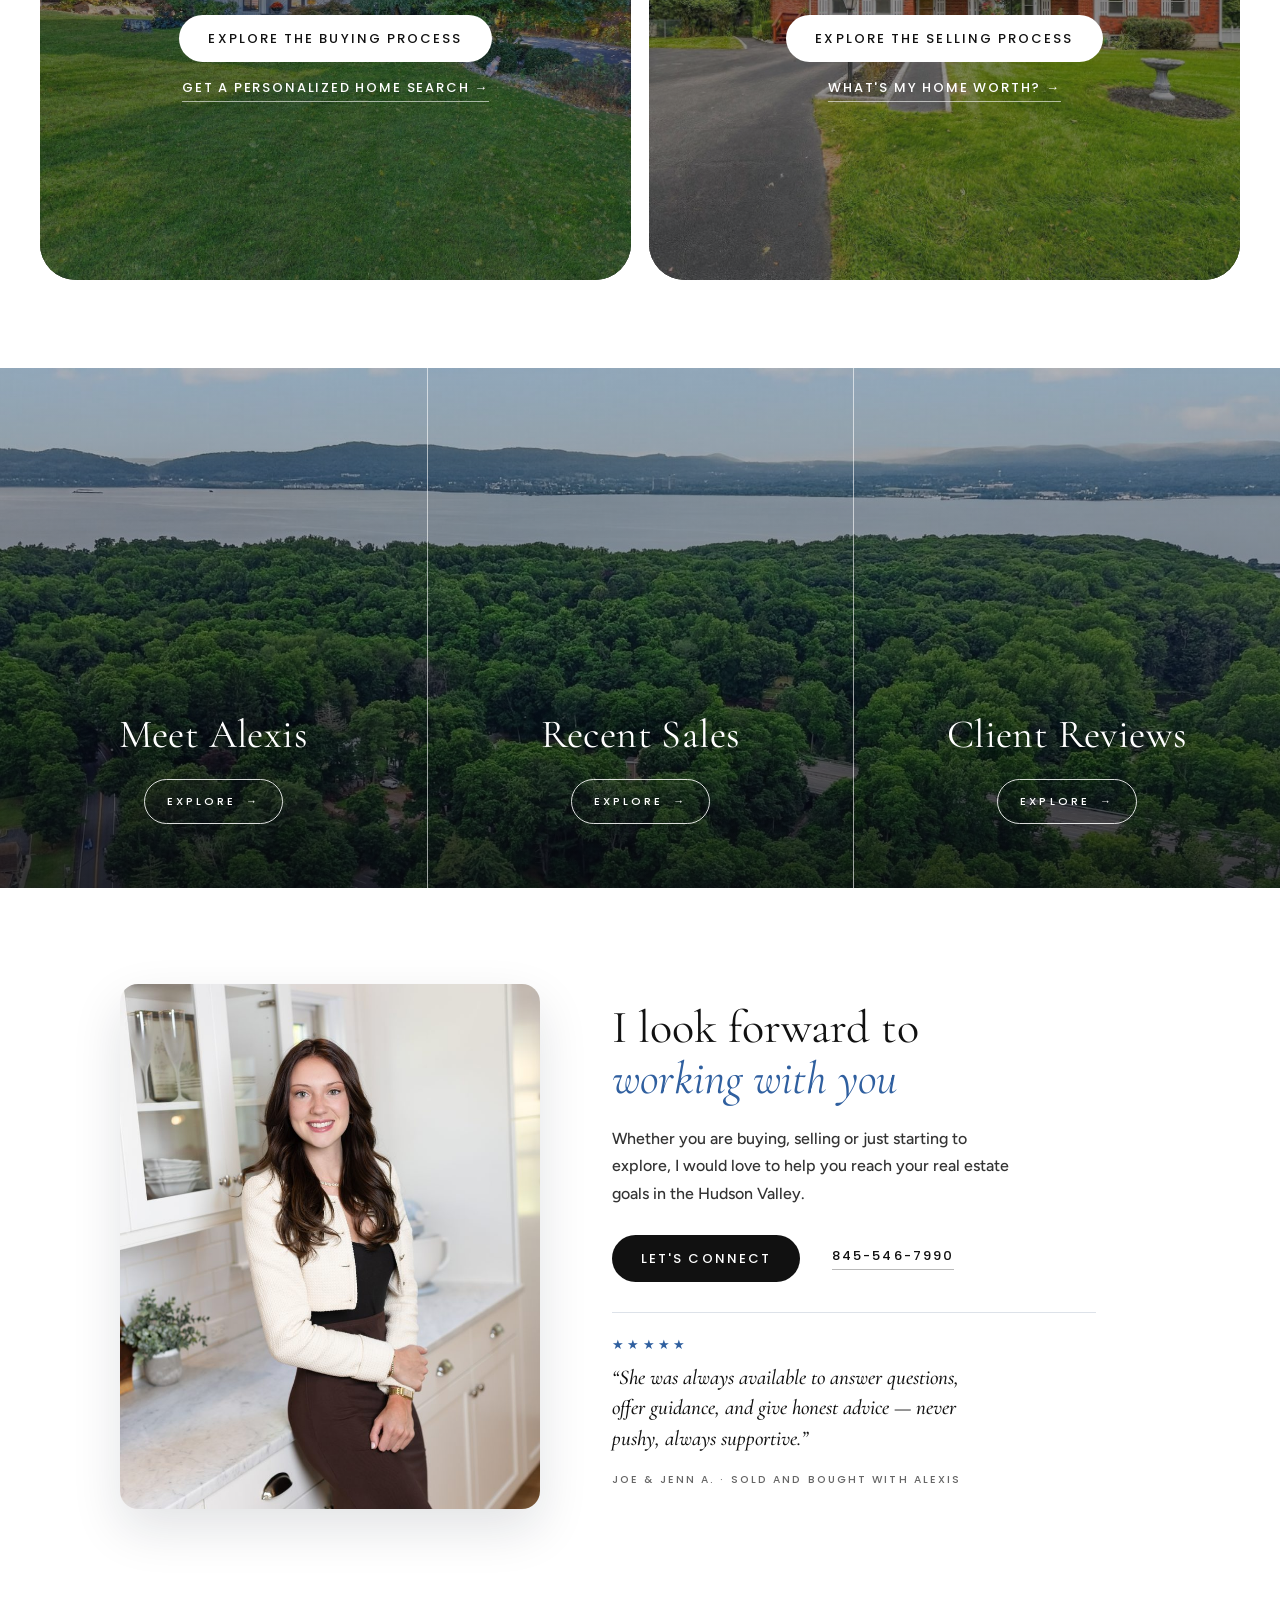
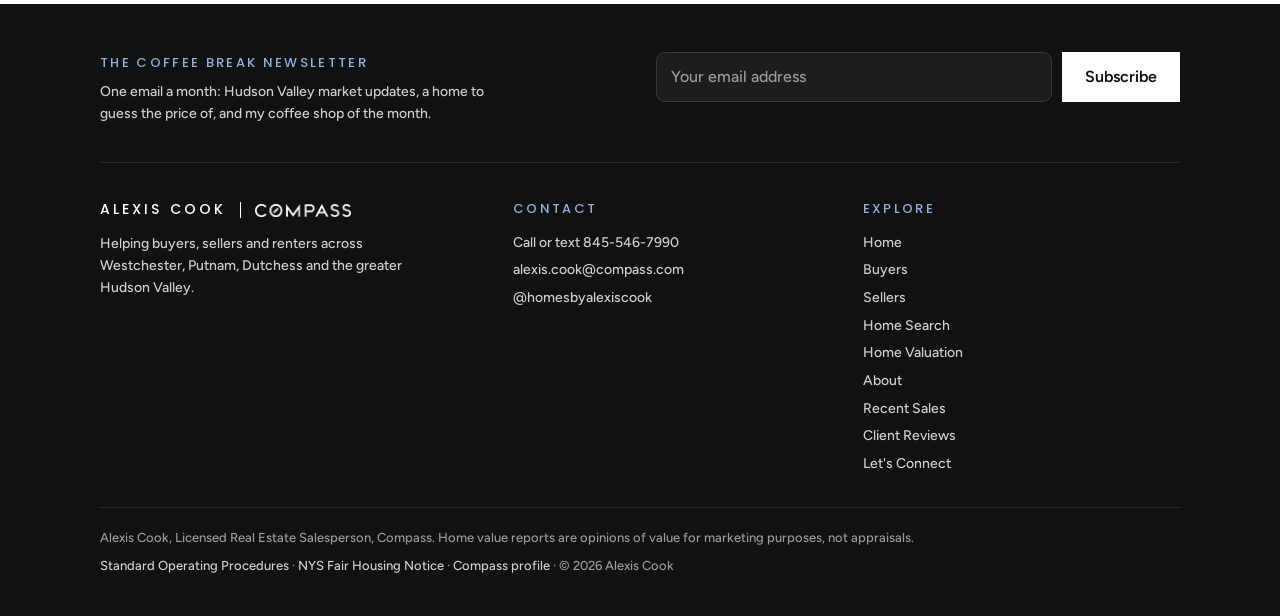
==== commit 8cf5bd72: "lets connect" ====
--- a/index.html
+++ b/index.html
@@ -82,7 +82,7 @@
         <li><a href="mailto:alexis.cook@compass.com">alexis.cook@compass.com</a></li>
         <li><a href="https://www.instagram.com/homesbyalexiscook/" target="_blank" rel="noopener">@homesbyalexiscook</a></li>
       </ul></div>
-      <div><h3>Explore</h3><ul><li><a href="index.html">Home</a></li><li><a href="buyers.html">Buyers</a></li><li><a href="sellers.html">Sellers</a></li><li><a href="home-search.html">Home Search</a></li><li><a href="home-value.html">Home Valuation</a></li><li><a href="about.html">About</a></li><li><a href="contact.html">Let's Connect</a></li><li><a href="sales.html">Recent Sales</a></li><li><a href="reviews.html">Client Reviews</a></li><li><a href="contact.html">Let's Connect</a></li></ul></div>
+      <div><h3>Explore</h3><ul><li><a href="index.html">Home</a></li><li><a href="buyers.html">Buyers</a></li><li><a href="sellers.html">Sellers</a></li><li><a href="home-search.html">Home Search</a></li><li><a href="home-value.html">Home Valuation</a></li><li><a href="about.html">About</a></li><li><a href="sales.html">Recent Sales</a></li><li><a href="reviews.html">Client Reviews</a></li><li><a href="contact.html">Let's Connect</a></li></ul></div>
     </div>
     <div class="legal">
       <div>Alexis Cook, Licensed Real Estate Salesperson, Compass. Home value reports are opinions of value for marketing purposes, not appraisals.</div>
--- a/styles.css
+++ b/styles.css
@@ -905,3 +905,33 @@
 .rv-line b{letter-spacing:.2em;font-weight:400;font-size:14px}
 .rv-line u{text-decoration:none;border-bottom:1px solid currentColor;padding-bottom:1px}
 @media (max-width:600px){.rv-line .rv-long{display:none}.rv-line{font-size:11px;letter-spacing:.14em}.rv-line b{font-size:13px}}
+/* About page: smaller photo centered with text; Let's connect closer */
+.about-grid{grid-template-columns:300px 1fr!important;gap:64px!important;align-items:center!important;max-width:1040px;margin:0 auto}
+.about-grid .about-photo{max-width:300px!important;width:100%}
+.cta2{text-align:center;padding:72px 20px 88px;border-top:1px solid #e6e9ee}
+.cta2 h2{font-family:var(--serif);font-weight:400;font-size:clamp(30px,3vw,40px);margin:0 0 12px}
+.cta2 h2 em{color:var(--navy-2)}
+.cta2 p{margin:0 auto 26px;max-width:46ch;color:#444}
+.cta2 .btns{display:flex;gap:16px;justify-content:center;flex-wrap:wrap}
+.ig-btn{display:inline-flex;align-items:center;gap:10px;padding:14px 26px;border:1px solid var(--ink);border-radius:999px;color:var(--ink);text-decoration:none;font-family:var(--display);font-size:12px;letter-spacing:.2em;text-transform:uppercase}
+@media (max-width:820px){.about-grid{grid-template-columns:1fr!important;gap:28px!important}.about-grid .about-photo{max-width:240px!important;margin:0 auto}}
+/* Let's Connect page: split screen with Cold Spring aerial */
+.cx{display:grid;grid-template-columns:1fr 1fr;min-height:760px}
+.cxA .cx-side{position:relative;background:#1b2430 url(contact-coldspring.jpg) center 35%/cover;color:#fff;display:flex;align-items:center}
+.cxA .cx-side::before{content:"";position:absolute;inset:0;background:linear-gradient(180deg,rgba(8,10,16,.45),rgba(8,10,16,.75))}
+.cx-in{position:relative;padding:80px 8vw 80px 10vw;max-width:640px}
+.cx h1{font-family:var(--serif);font-weight:400;text-transform:none;font-size:clamp(36px,4vw,56px);line-height:1.08;margin:0 0 18px;letter-spacing:0;color:#fff}
+.cx h1 em{color:#c9d8ee}
+.cx-in>p{opacity:.9;margin:0 0 36px;font-size:16px;line-height:1.6}
+.cx-list{list-style:none;margin:0;padding:0;display:grid;gap:20px}
+.cx-list li{display:flex;flex-direction:column;gap:4px;padding-top:16px;border-top:1px solid rgba(255,255,255,.3)}
+.cx-list span{font-family:var(--display);font-size:10.5px;letter-spacing:.24em;text-transform:uppercase;opacity:.75}
+.cx-list a,.cx-list b{color:#fff;text-decoration:none;font-size:17px;font-weight:400}
+.cx-form{display:flex;flex-direction:column;justify-content:center;padding:72px 9vw 72px 72px;background:#fff}
+.cx-form form,.cx-form .done{max-width:520px;width:100%}
+.cx-form label.f{font-family:var(--display);font-size:10.5px;letter-spacing:.2em;text-transform:uppercase;color:#555}
+.cx-form input[type=text],.cx-form input[type=email],.cx-form input[type=tel],.cx-form select,.cx-form textarea{border:0!important;border-bottom:1px solid #c9ced6!important;border-radius:0!important;background:transparent!important;padding:10px 0!important;box-shadow:none!important}
+.cx-form .btn.primary{border-radius:999px;padding:16px 34px;font-family:var(--display);font-size:12px;letter-spacing:.2em;text-transform:uppercase}
+.cx-form .nav{justify-content:flex-start}
+@media (max-width:820px){.cx{grid-template-columns:1fr;min-height:0}.cx-in{padding:64px 24px}.cx-form{padding:44px 22px 64px}}
+.cx-list .call-link{padding:0!important;margin:0!important;background:none!important;border:0!important}
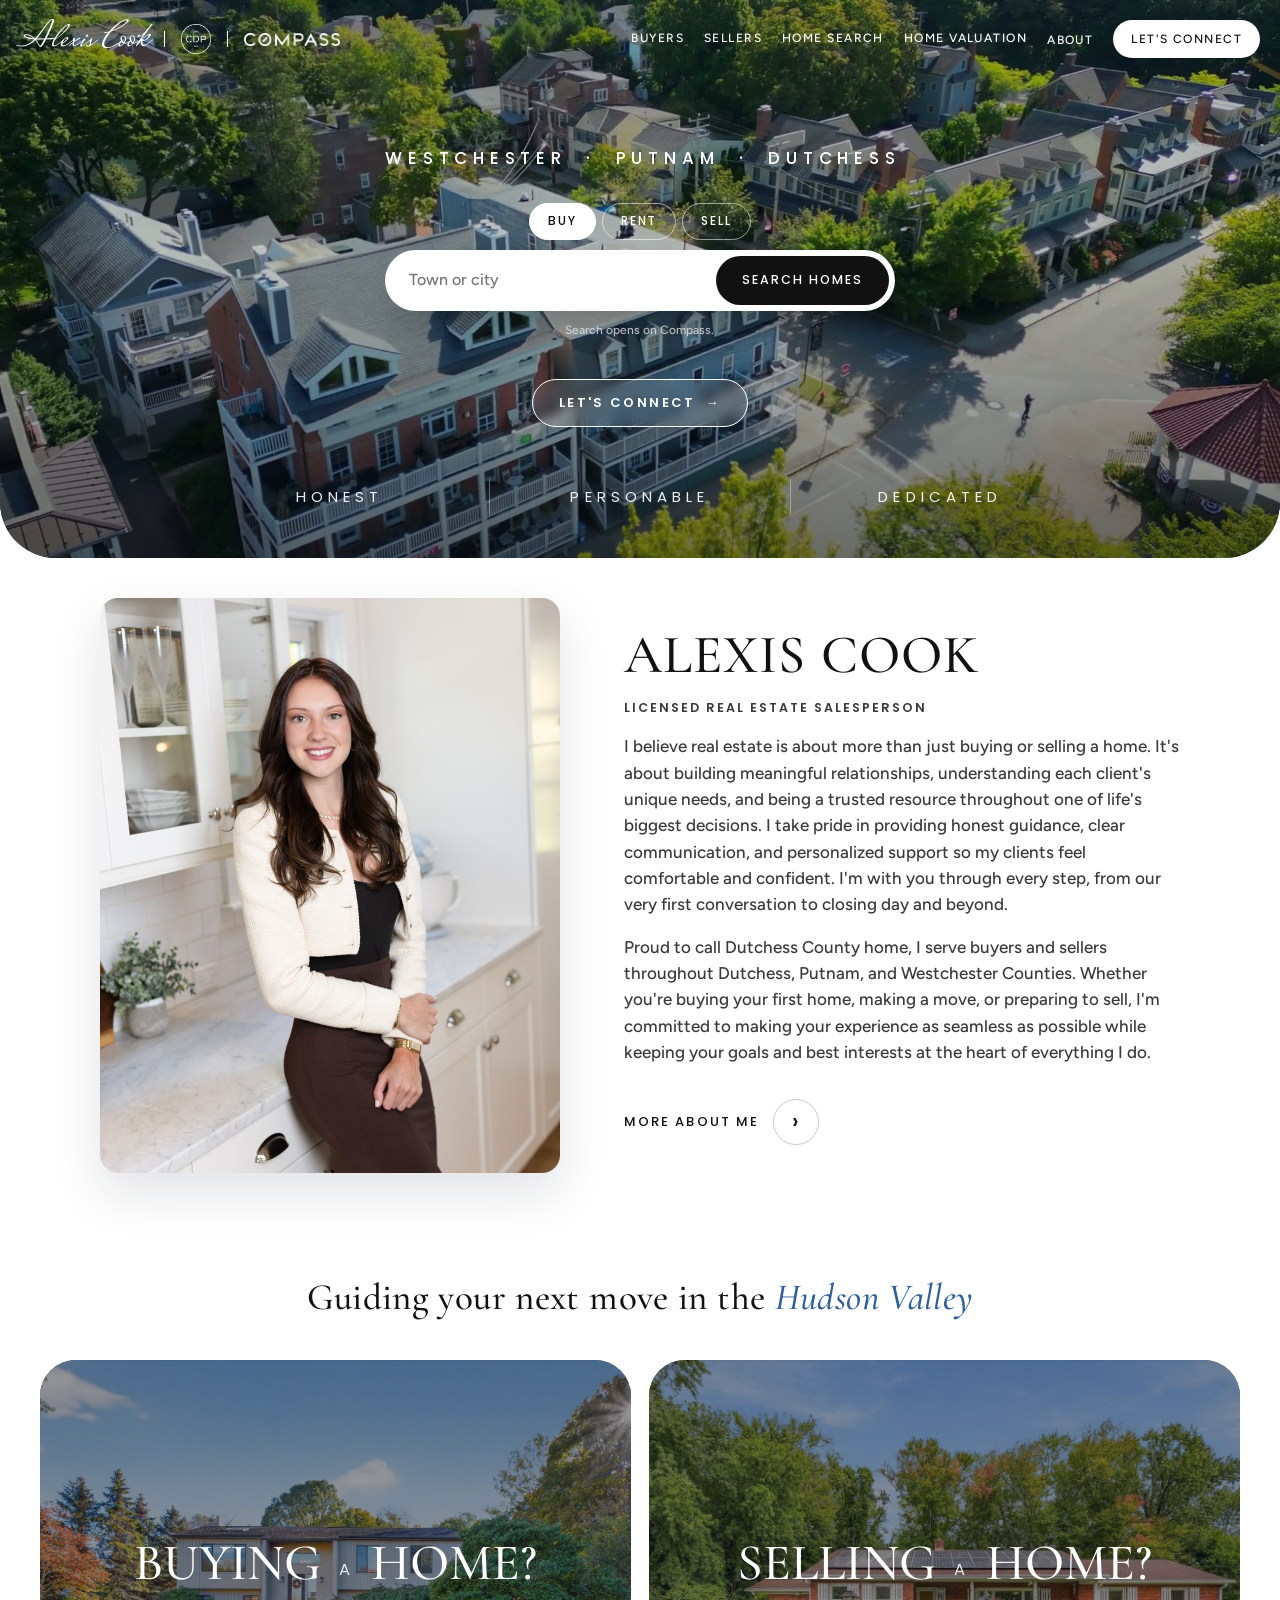
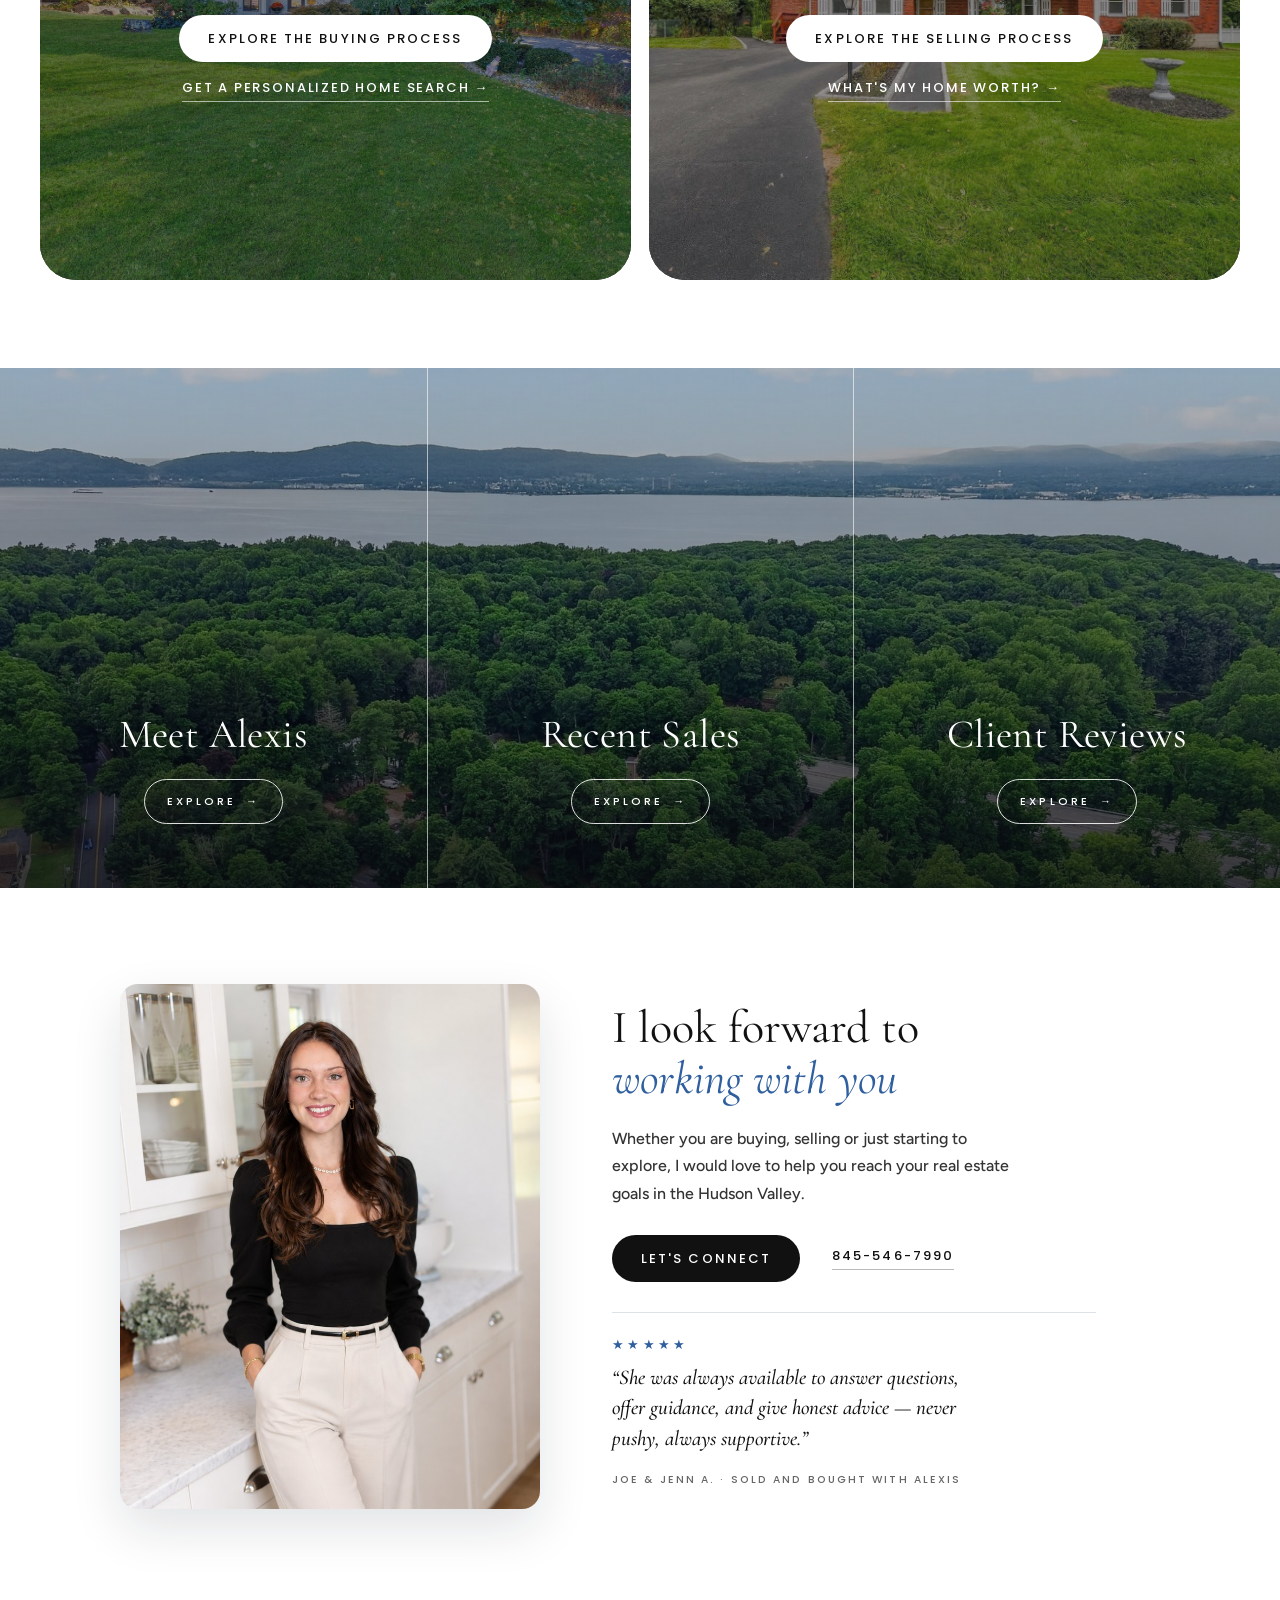
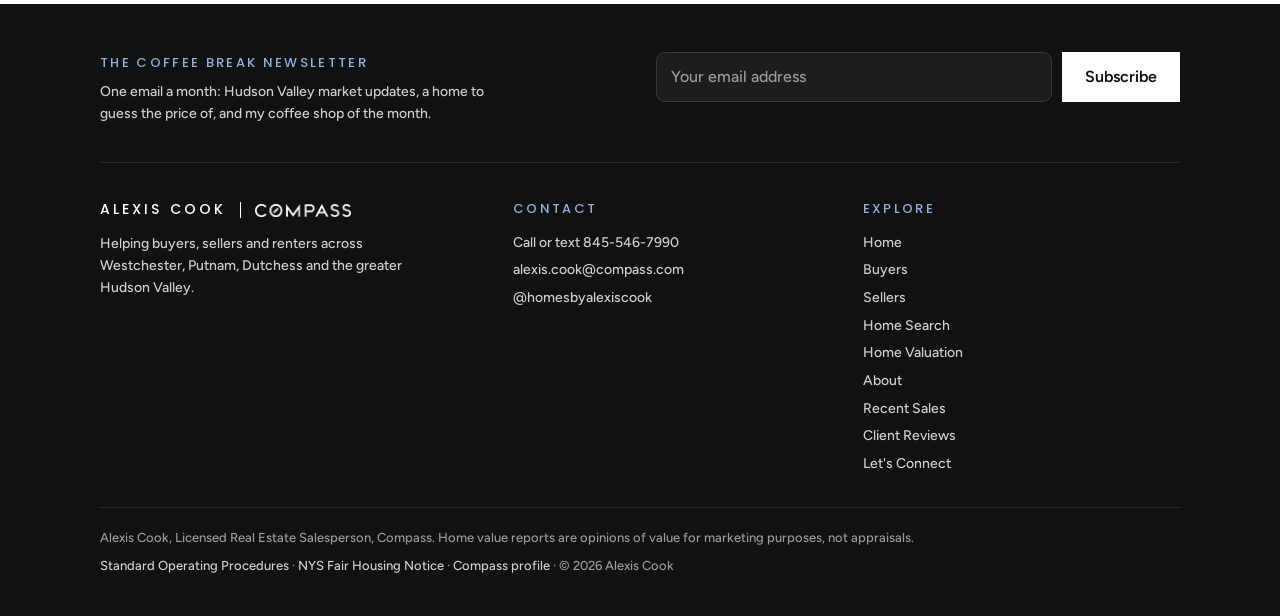
==== commit 832d94d3: "picture change for bottom of wesbite" ====
--- a/index.html
+++ b/index.html
@@ -59,7 +59,7 @@
   <div class="panel reveal" style="--img:url('panel-sell.jpg')"><a class="p-cover" href="sellers.html" tabindex="-1" aria-hidden="true"></a><span class="p-inner"><span class="p-title">Selling <span class="mini">a</span> Home?</span><a class="btn sq light" href="sellers.html">Explore the selling process</a><a class="p-sub" href="home-value.html">What's my home worth? <span aria-hidden="true">→</span></a></span></div>
 </section>
 <section class="lx-links"><div class="lx-wrap"><a class="lx-l" href="about.html"><span class="lx-t">Meet Alexis</span><span class="lx-a">Explore<i aria-hidden="true">→</i></span></a><a class="lx-l" href="sales.html"><span class="lx-t">Recent Sales</span><span class="lx-a">Explore<i aria-hidden="true">→</i></span></a><a class="lx-l" href="reviews.html"><span class="lx-t">Client Reviews</span><span class="lx-a">Explore<i aria-hidden="true">→</i></span></a></div></section>
-<section class="lx-close"><div class="lx-cp"><img src="alexis-meet.jpg" alt="Alexis Cook" width="800" height="1000" loading="lazy"></div><div class="lx-ct reveal"><h2 class="lx-h">I look forward to<br><em>working with you</em></h2><p>Whether you are buying, selling or just starting to explore, I would love to help you reach your real estate goals in the Hudson Valley.</p><div class="btns"><a class="btn sq dark" href="contact.html">Let's connect</a><a class="circ-link call-link" href="sms:+18455467990" aria-label="Text Alexis at 845-546-7990"><span>845-546-7990</span></a></div><div class="rv-q"><span class="st" aria-label="5 out of 5 stars">★★★★★</span><p>“She was always available to answer questions, offer guidance, and give honest advice — never pushy, always supportive.”</p><span>Joe &amp; Jenn A. · Sold and bought with Alexis</span></div></div></section>
+<section class="lx-close"><div class="lx-cp"><img src="alexis-closer.jpg" alt="Alexis Cook" width="800" height="1000" loading="lazy"></div><div class="lx-ct reveal"><h2 class="lx-h">I look forward to<br><em>working with you</em></h2><p>Whether you are buying, selling or just starting to explore, I would love to help you reach your real estate goals in the Hudson Valley.</p><div class="btns"><a class="btn sq dark" href="contact.html">Let's connect</a><a class="circ-link call-link" href="sms:+18455467990" aria-label="Text Alexis at 845-546-7990"><span>845-546-7990</span></a></div><div class="rv-q"><span class="st" aria-label="5 out of 5 stars">★★★★★</span><p>“She was always available to answer questions, offer guidance, and give honest advice — never pushy, always supportive.”</p><span>Joe &amp; Jenn A. · Sold and bought with Alexis</span></div></div></section>
 </main>
 <footer>
   <div class="wrap">
--- a/styles.css
+++ b/styles.css
@@ -935,3 +935,30 @@
 .cx-form .nav{justify-content:flex-start}
 @media (max-width:820px){.cx{grid-template-columns:1fr;min-height:0}.cx-in{padding:64px 24px}.cx-form{padding:44px 22px 64px}}
 .cx-list .call-link{padding:0!important;margin:0!important;background:none!important;border:0!important}
+/* Let's Connect on phones/tablets: short photo banner, form right away, details below */
+.cx-mob{display:none}
+@media (max-width:820px){
+.cxA .cx-side{min-height:0}
+.cx-in{padding:44px 24px 40px}
+.cx h1{font-size:34px;margin-bottom:10px}
+.cx-in>p{margin:0;font-size:15px}
+.cx-desk{display:none}
+.cx-form{padding:32px 22px 56px}
+.cx-mob{display:grid;margin-top:40px;max-width:520px}
+.cx-mob li{border-top-color:#e2e6ec}
+.cx-mob span{color:#666;opacity:1}
+.cx-mob a,.cx-mob b{color:var(--ink)}}
+/* Let's Connect: banner + form layout on all screens */
+.cx{display:block!important;min-height:0!important}
+.cxA .cx-side{min-height:340px;justify-content:center;text-align:center}
+.cx-in{padding:72px 24px!important;max-width:760px;margin:0 auto}
+.cx h1{font-size:clamp(34px,3.6vw,50px)!important;margin-bottom:12px!important}
+.cx-in>p{margin:0!important}
+.cx-desk{display:none!important}
+.cx-form{display:grid!important;grid-template-columns:minmax(0,1fr) 300px;gap:72px;max-width:1040px;margin:0 auto;padding:72px 40px 96px!important;align-items:start}
+.cx-form form,.cx-form .done{max-width:none!important}
+.cx-mob{display:grid!important;margin-top:0!important}
+.cx-mob li{border-top-color:#e2e6ec}.cx-mob span{color:#666;opacity:1}.cx-mob a,.cx-mob b{color:var(--ink)}
+@media (max-width:820px){.cxA .cx-side{min-height:0;text-align:left}.cx-in{padding:44px 24px 40px!important}.cx h1 br{display:inline}
+.cx-form{grid-template-columns:1fr;gap:40px;padding:32px 22px 56px!important}}
+@media (min-width:821px){.cxA .cx-side{background-position:center 58%}}
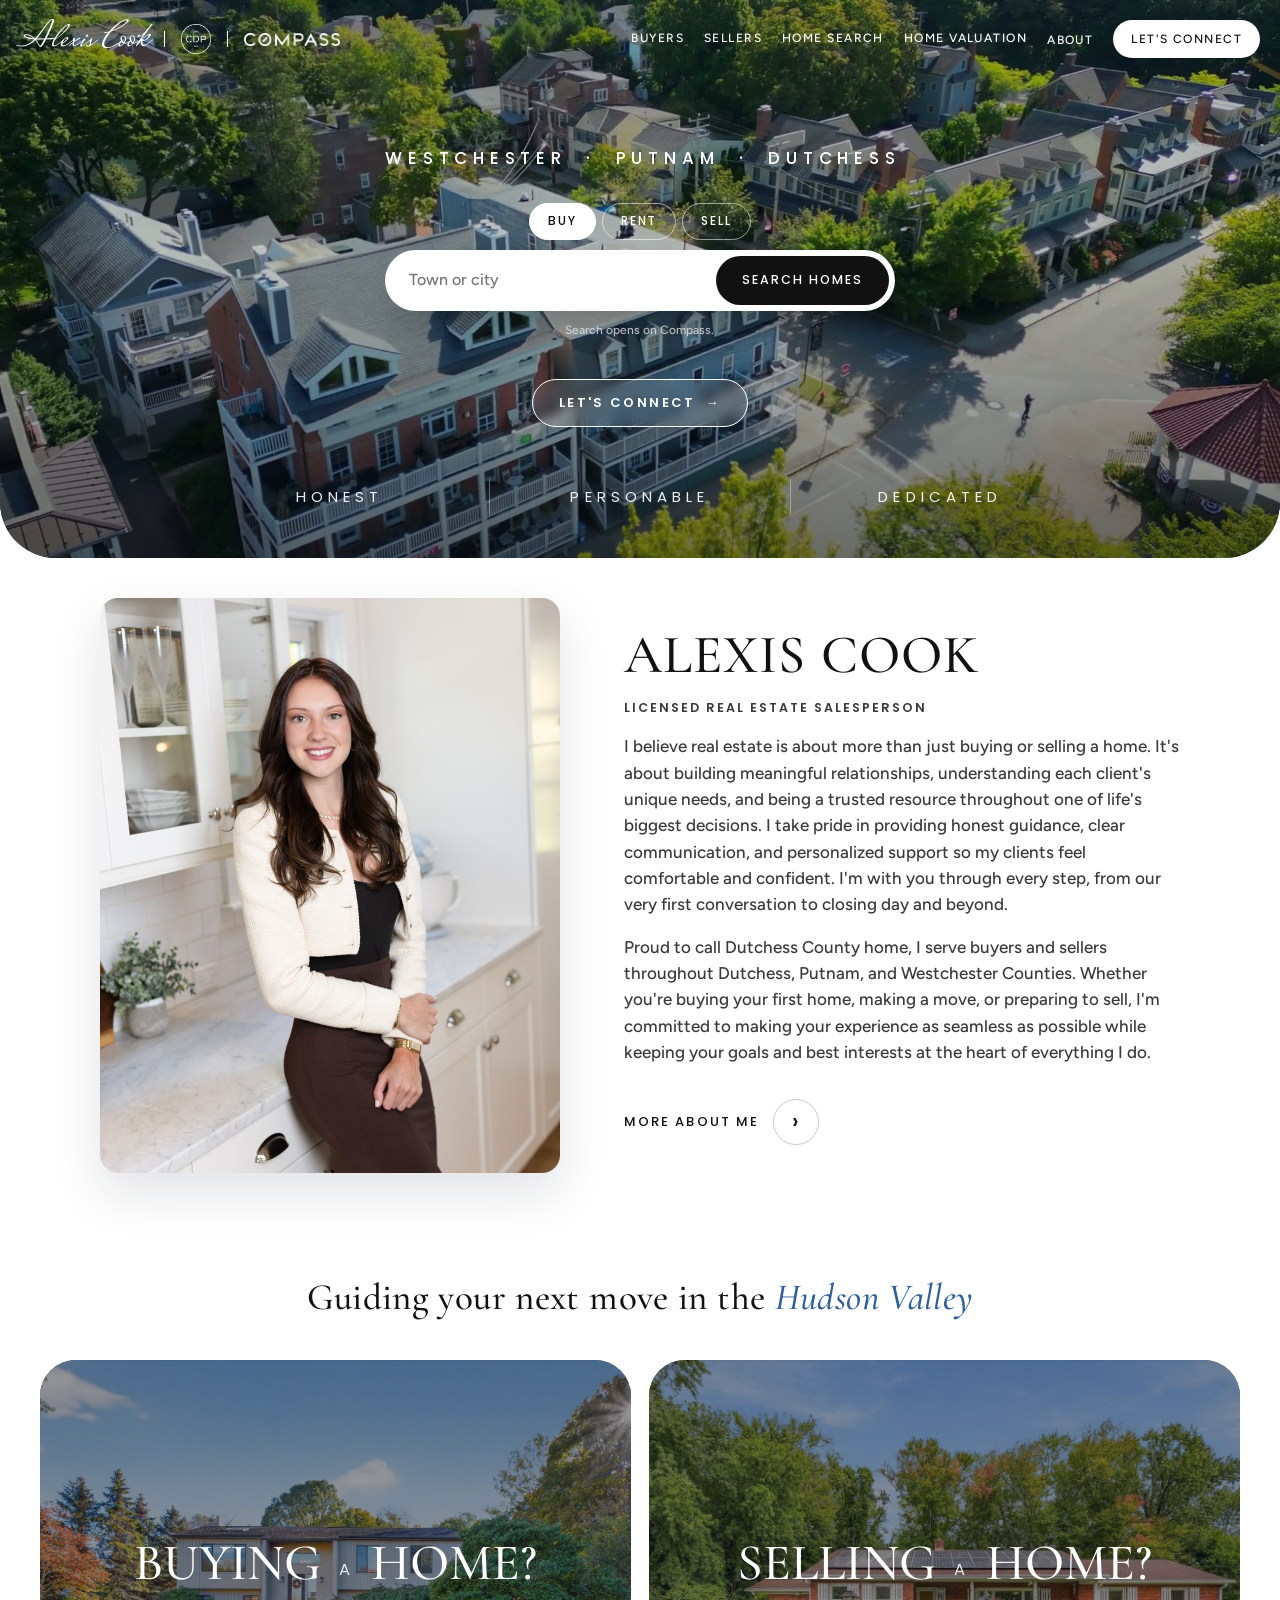
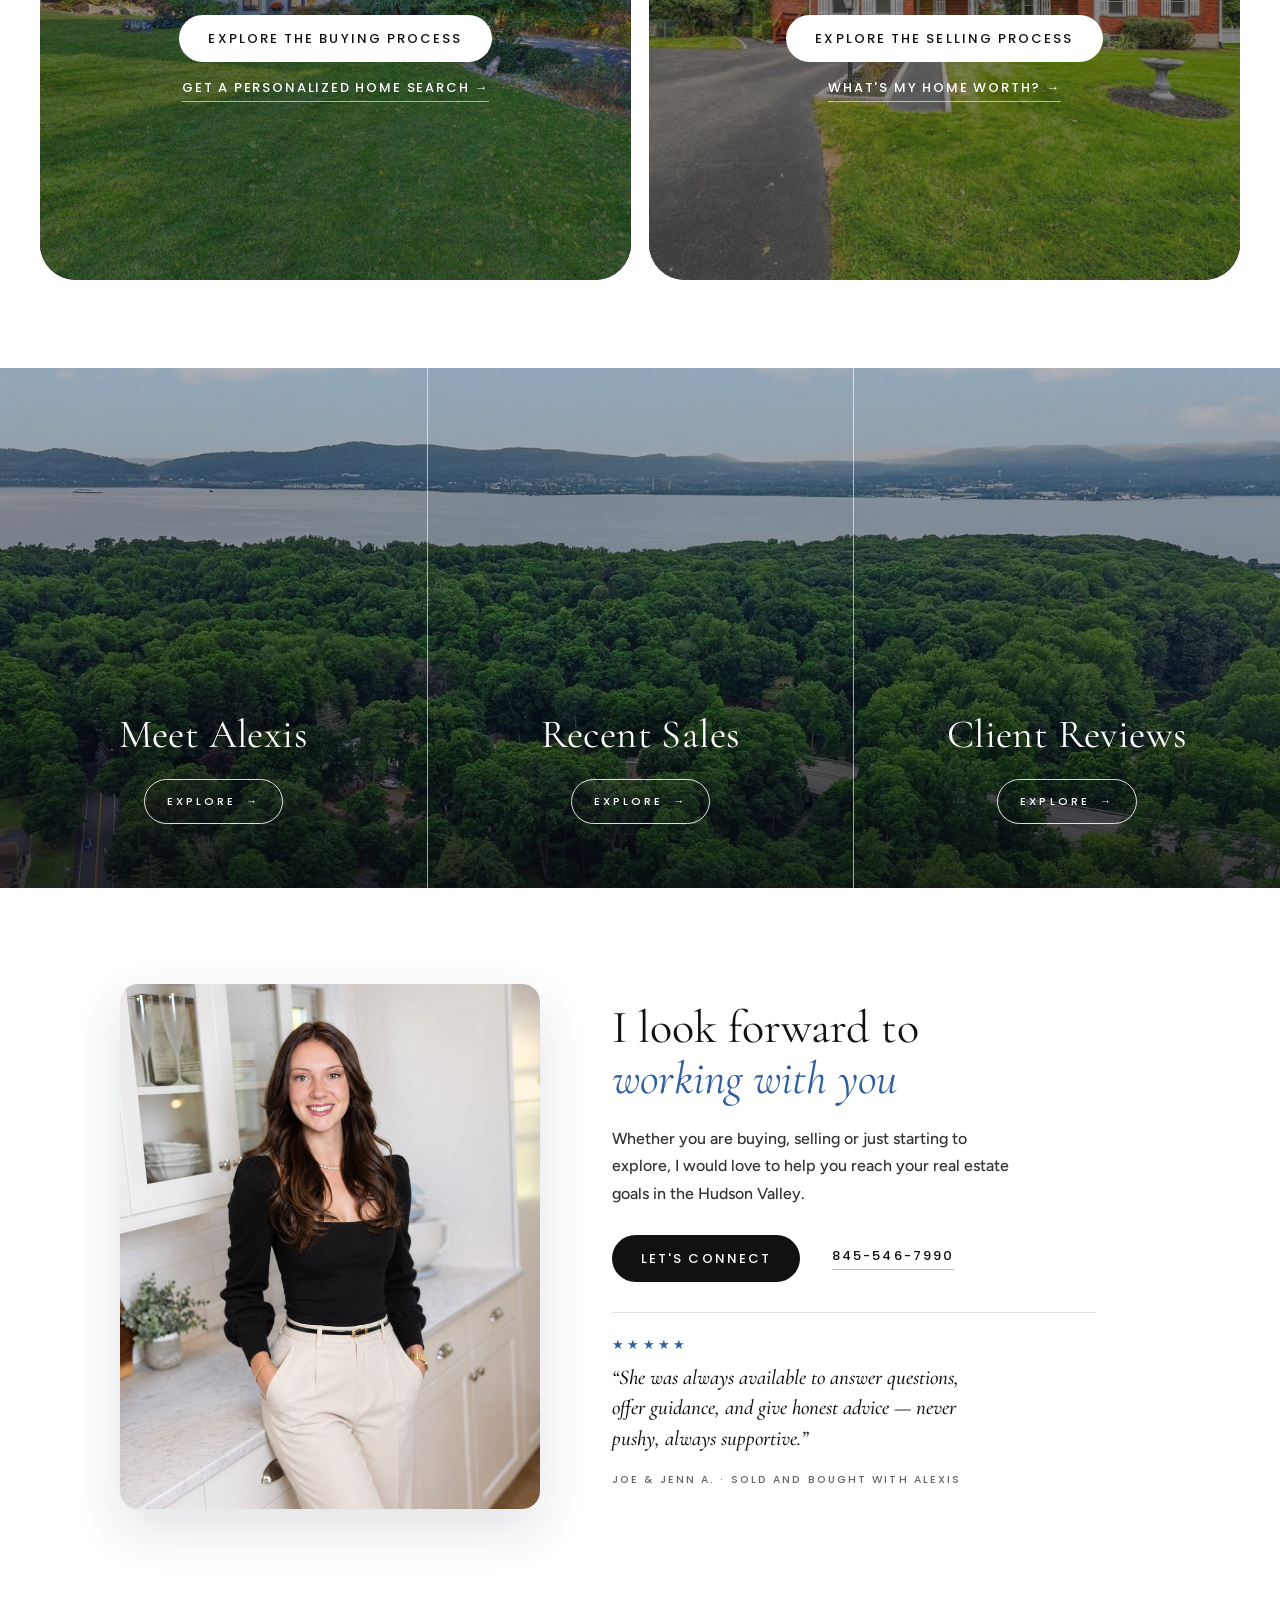
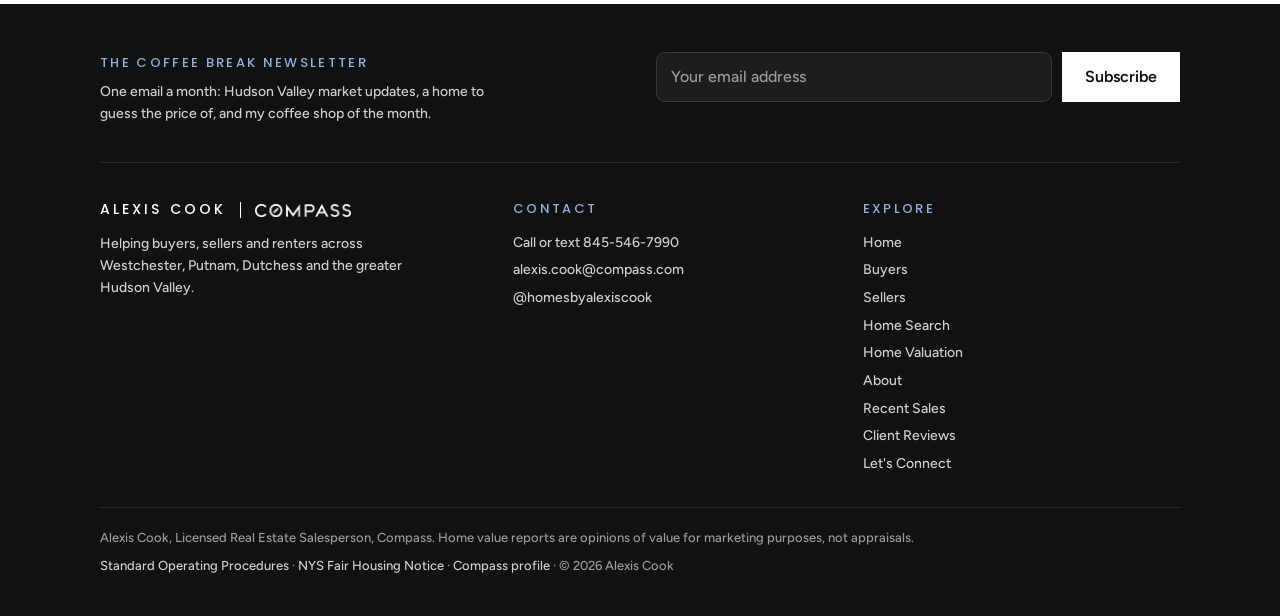
==== commit e328e6b8: "bottom photo clearer" ====
--- a/index.html
+++ b/index.html
@@ -59,7 +59,7 @@
   <div class="panel reveal" style="--img:url('panel-sell.jpg')"><a class="p-cover" href="sellers.html" tabindex="-1" aria-hidden="true"></a><span class="p-inner"><span class="p-title">Selling <span class="mini">a</span> Home?</span><a class="btn sq light" href="sellers.html">Explore the selling process</a><a class="p-sub" href="home-value.html">What's my home worth? <span aria-hidden="true">→</span></a></span></div>
 </section>
 <section class="lx-links"><div class="lx-wrap"><a class="lx-l" href="about.html"><span class="lx-t">Meet Alexis</span><span class="lx-a">Explore<i aria-hidden="true">→</i></span></a><a class="lx-l" href="sales.html"><span class="lx-t">Recent Sales</span><span class="lx-a">Explore<i aria-hidden="true">→</i></span></a><a class="lx-l" href="reviews.html"><span class="lx-t">Client Reviews</span><span class="lx-a">Explore<i aria-hidden="true">→</i></span></a></div></section>
-<section class="lx-close"><div class="lx-cp"><img src="alexis-closer.jpg" alt="Alexis Cook" width="800" height="1000" loading="lazy"></div><div class="lx-ct reveal"><h2 class="lx-h">I look forward to<br><em>working with you</em></h2><p>Whether you are buying, selling or just starting to explore, I would love to help you reach your real estate goals in the Hudson Valley.</p><div class="btns"><a class="btn sq dark" href="contact.html">Let's connect</a><a class="circ-link call-link" href="sms:+18455467990" aria-label="Text Alexis at 845-546-7990"><span>845-546-7990</span></a></div><div class="rv-q"><span class="st" aria-label="5 out of 5 stars">★★★★★</span><p>“She was always available to answer questions, offer guidance, and give honest advice — never pushy, always supportive.”</p><span>Joe &amp; Jenn A. · Sold and bought with Alexis</span></div></div></section>
+<section class="lx-close"><div class="lx-cp"><img src="alexis-closer.jpg?v=2" alt="Alexis Cook" width="800" height="1000" loading="lazy"></div><div class="lx-ct reveal"><h2 class="lx-h">I look forward to<br><em>working with you</em></h2><p>Whether you are buying, selling or just starting to explore, I would love to help you reach your real estate goals in the Hudson Valley.</p><div class="btns"><a class="btn sq dark" href="contact.html">Let's connect</a><a class="circ-link call-link" href="sms:+18455467990" aria-label="Text Alexis at 845-546-7990"><span>845-546-7990</span></a></div><div class="rv-q"><span class="st" aria-label="5 out of 5 stars">★★★★★</span><p>“She was always available to answer questions, offer guidance, and give honest advice — never pushy, always supportive.”</p><span>Joe &amp; Jenn A. · Sold and bought with Alexis</span></div></div></section>
 </main>
 <footer>
   <div class="wrap">
